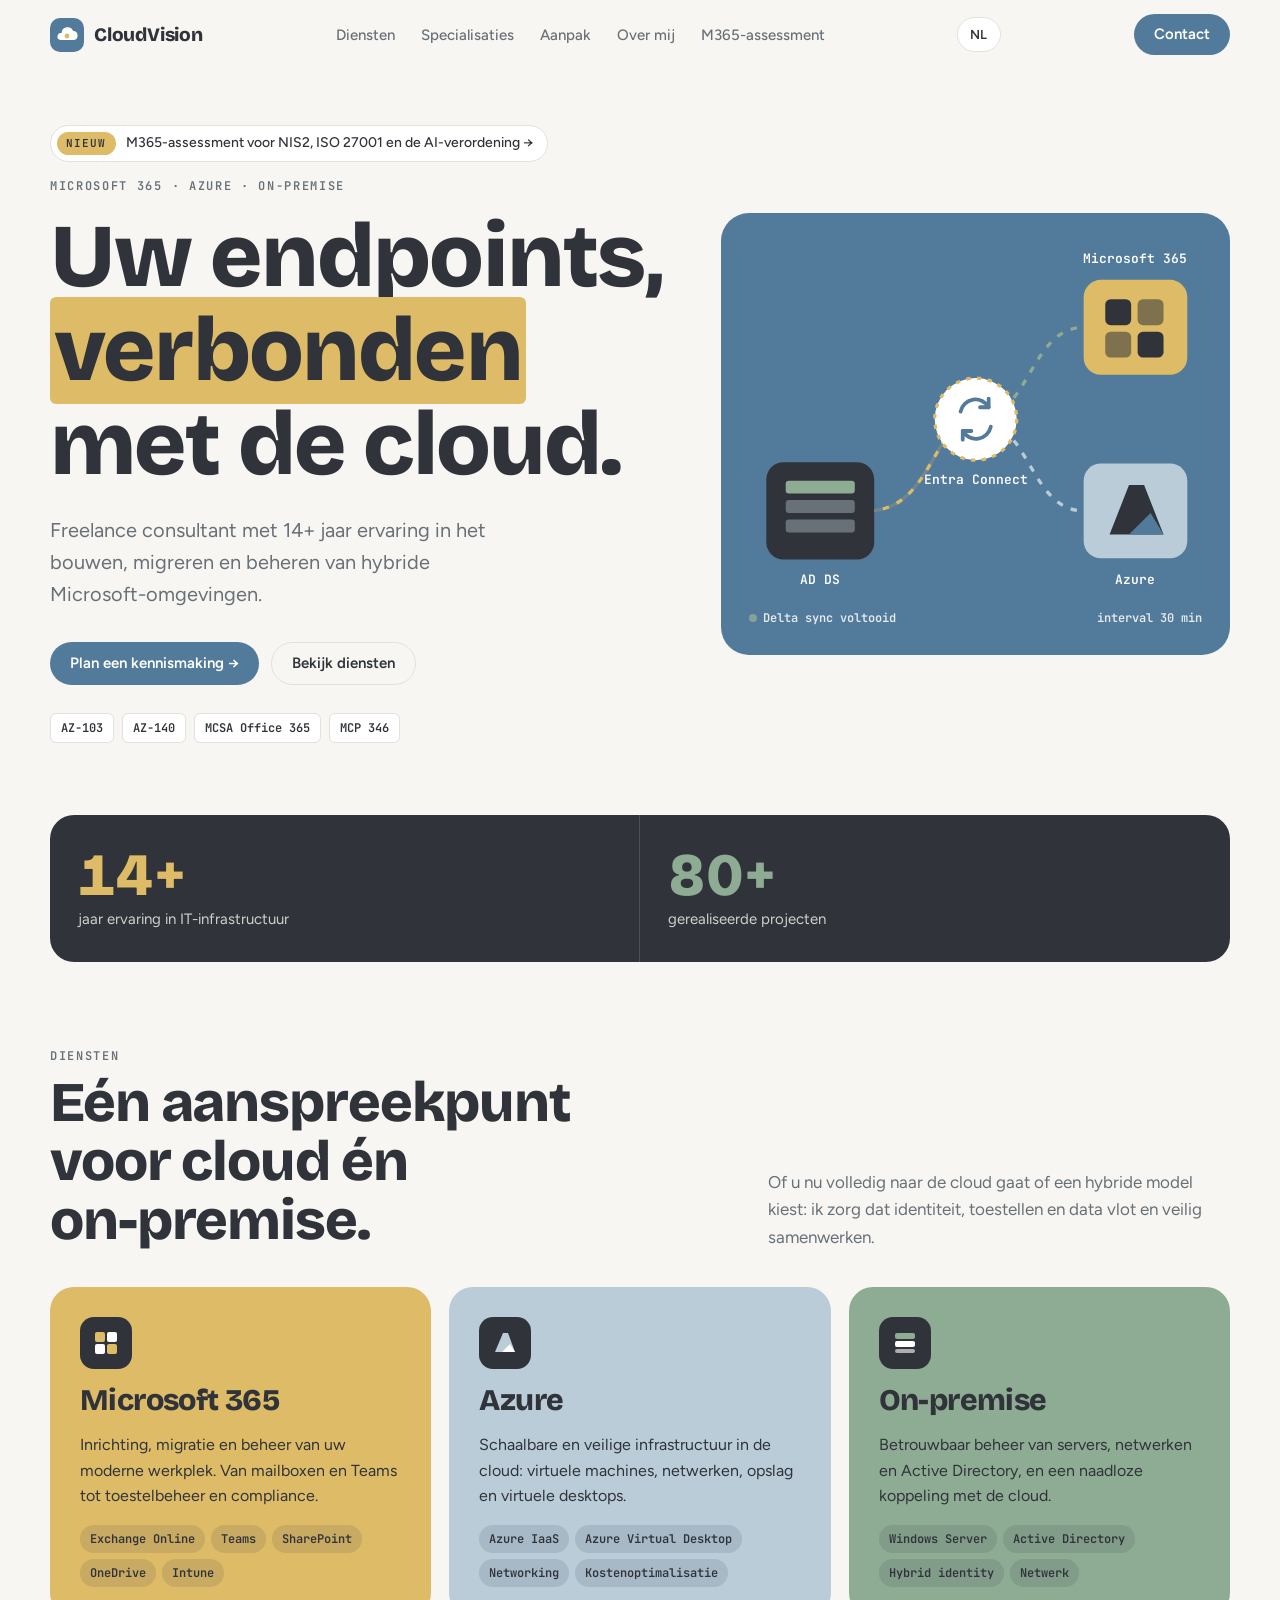
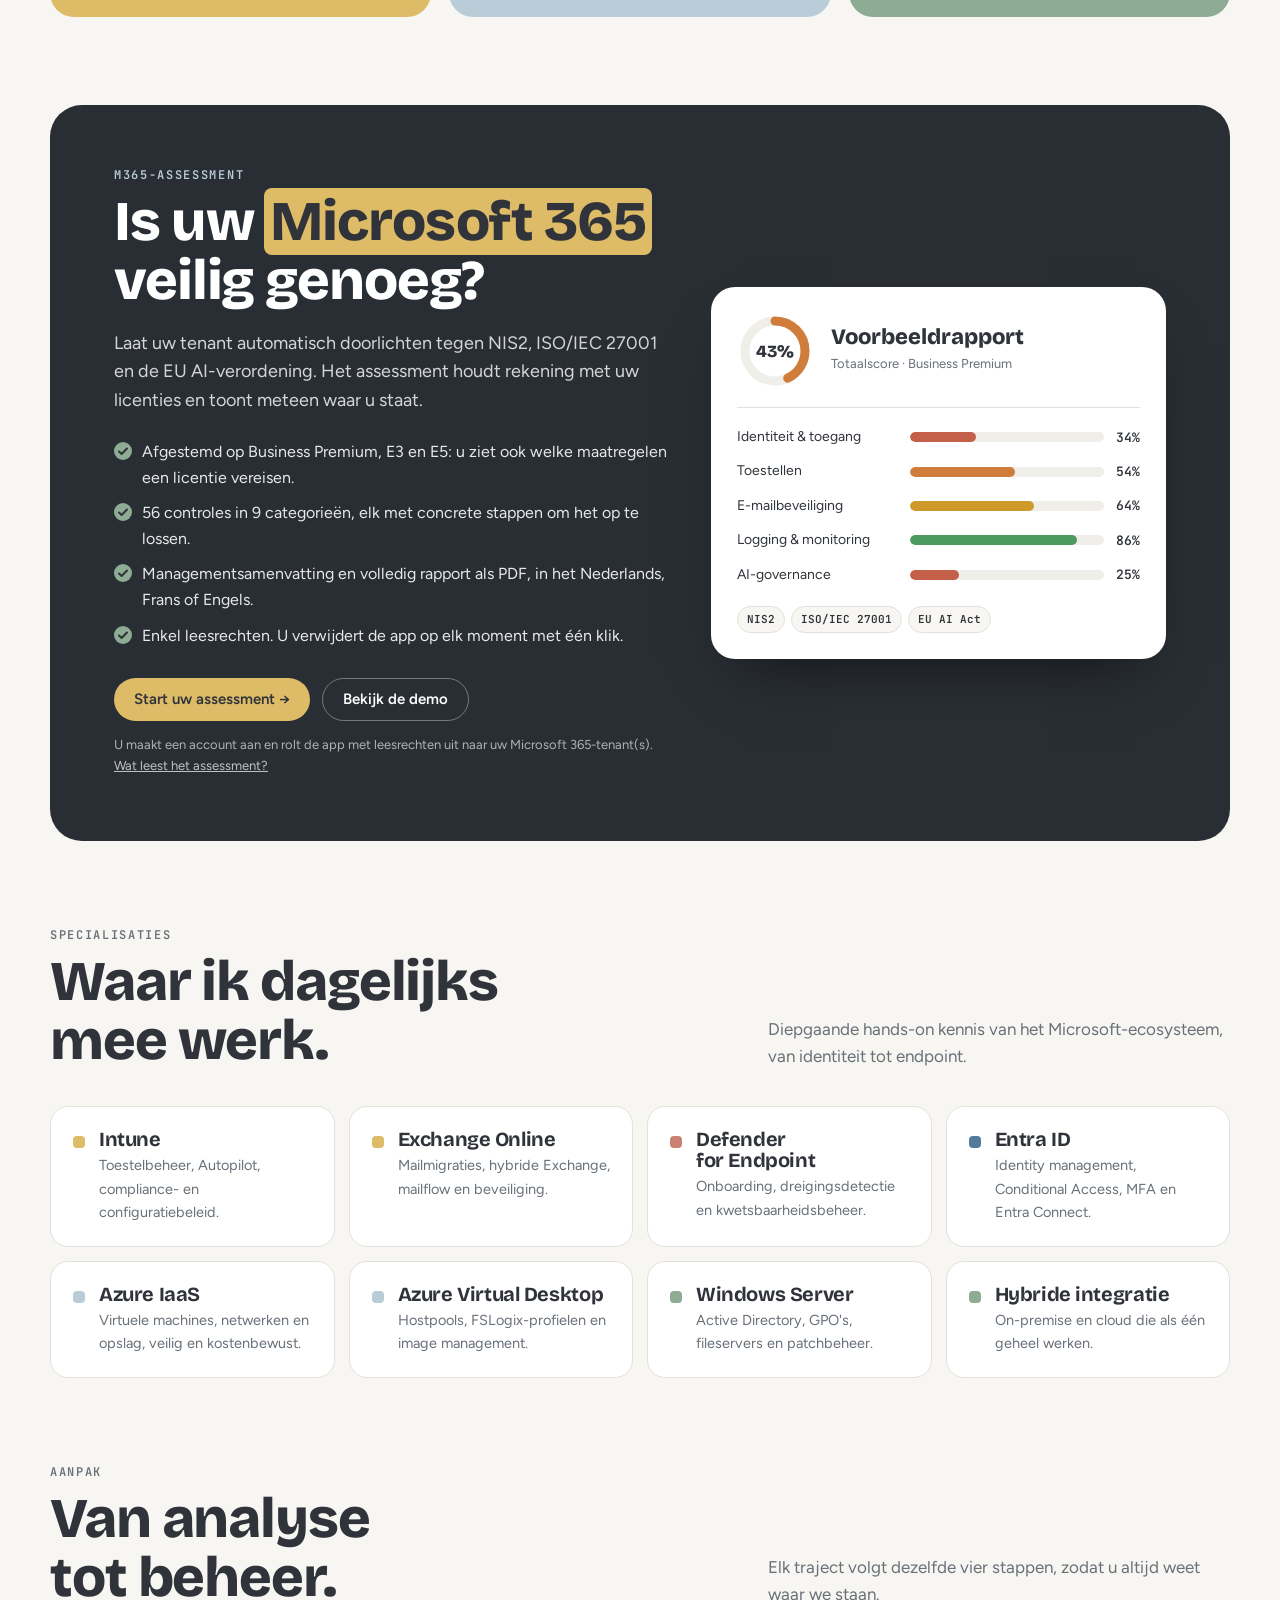
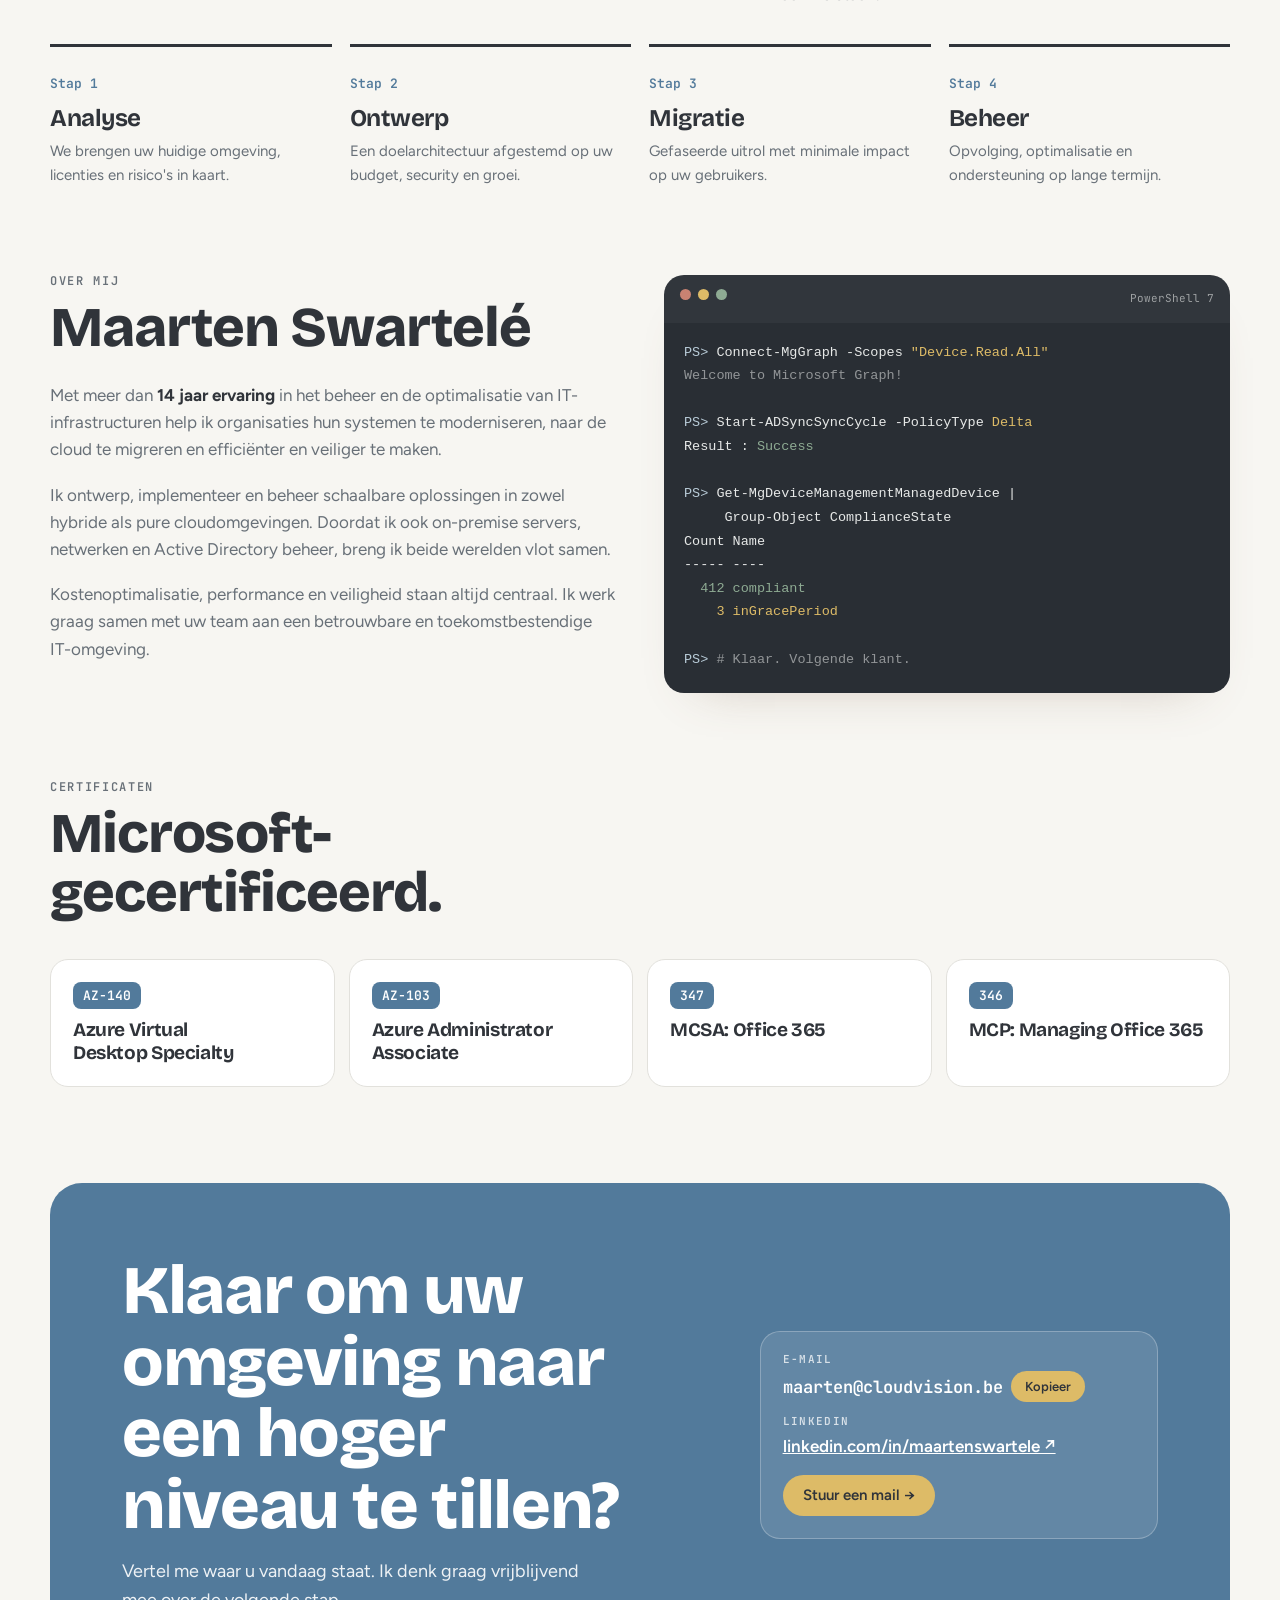
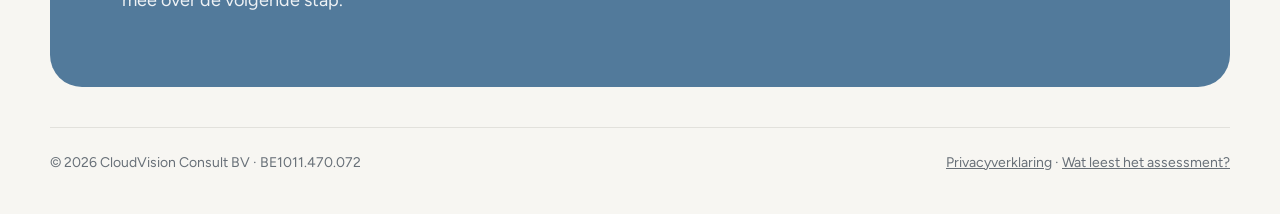
==== index.html @ bf6b895f "Privacy policy and permissions page (NL/FR/EN); self-hosted fonts - privacy.html: CloudVision Consul" ====
<!DOCTYPE html>
<html lang="nl">
<head>
<meta charset="utf-8">
<meta name="viewport" content="width=device-width, initial-scale=1, viewport-fit=cover">
<meta name="description" content="CloudVision: freelance consultant voor Microsoft 365, Azure en on-premise omgevingen. 14+ jaar ervaring.">
<title>CloudVision</title>
<link rel="stylesheet" href="/fonts/fonts.css">
<style>
body{margin:0}
:root{
  --ink:#0D1630; --ink-2:#3A4668; --paper:#F4F6FC; --card:#FFFFFF; --line:#DCE1F0;
  --cobalt:#2946FF; --cobalt-ink:#FFFFFF; --sun:#FFC93D; --mint:#2FD69A; --coral:#FF6647;
  --term:#0B1126; --term-ink:#CFE0FF;
  --display:"Bricolage Grotesque", "Segoe UI", system-ui, sans-serif;
  --body:"Figtree", "Segoe UI", system-ui, sans-serif;
  --mono:"JetBrains Mono", ui-monospace, Consolas, monospace;
}
@media (prefers-color-scheme: dark){
  :root:not([data-theme="light"]){
    color-scheme:dark;
    --ink:#EEF1FF; --ink-2:#A9B3D6; --paper:#0A0F22; --card:#121A36; --line:#243056;
    --cobalt:#4E66FF; --term:#050817;
  }
}
:root[data-theme="dark"]{
  color-scheme:dark;
  --ink:#EEF1FF; --ink-2:#A9B3D6; --paper:#0A0F22; --card:#121A36; --line:#243056;
  --cobalt:#4E66FF; --term:#050817;
}
*{box-sizing:border-box}
html{scroll-behavior:smooth}
body{background:var(--paper);color:var(--ink);font:400 17px/1.6 var(--body);padding-inline:clamp(16px,4vw,48px)}
.wrap{max-width:1180px;margin-inline:auto}
h1,h2,h3{font-family:var(--display);text-wrap:balance;margin:0;line-height:1.05;letter-spacing:-.02em}
p{margin:0}
a{color:inherit}
:focus-visible{outline:3px solid var(--sun);outline-offset:3px;border-radius:6px}
.eyebrow{font:600 12px/1 var(--mono);letter-spacing:.14em;text-transform:uppercase;color:var(--ink-2)}

/* nav */
nav{position:sticky;top:env(safe-area-inset-top,0px);z-index:10;display:flex;align-items:center;justify-content:space-between;gap:16px;padding-block:14px;background:color-mix(in srgb,var(--paper) 88%,transparent);backdrop-filter:blur(10px);margin-inline:calc(-1*clamp(16px,4vw,48px));padding-inline:clamp(16px,4vw,48px)}
.logo{display:flex;align-items:center;gap:10px;font:800 19px/1 var(--display);text-decoration:none;letter-spacing:-.01em}
.logo svg{flex:none}
.links{display:flex;gap:26px;font-weight:500;font-size:15px}
.links a{text-decoration:none;color:var(--ink-2)}
.links a:hover{color:var(--ink)}
.btn{display:inline-flex;align-items:center;gap:8px;font:600 15px/1 var(--body);padding:13px 20px;border-radius:999px;text-decoration:none;border:0;cursor:pointer;transition:transform .15s}
.btn:hover{transform:translateY(-2px)}
.btn-main{background:var(--cobalt);color:var(--cobalt-ink)}
.btn-sun{background:var(--sun);color:#0D1630}
.btn-ghost{border:1.5px solid var(--line);color:var(--ink);background:transparent}
@media (max-width:820px){.links{display:none}}
.language-picker select{appearance:none;background:var(--card);border:1px solid var(--line);border-radius:999px;color:var(--ink);font:600 13px/1 var(--body);padding:10px 12px;cursor:pointer}
.language-picker select:focus-visible{outline:3px solid var(--sun);outline-offset:3px}
.sr-only{position:absolute;width:1px;height:1px;padding:0;margin:-1px;overflow:hidden;clip:rect(0,0,0,0);white-space:nowrap;border:0}
@media (max-width:400px){nav{gap:8px}.logo{gap:7px;font-size:17px}.language-picker select{padding-inline:9px}nav>.btn{padding-inline:12px}}

/* hero */
.hero{display:grid;grid-template-columns:1.1fr .9fr;gap:48px;align-items:center;padding-block:56px 72px}
.hero h1{font-size:clamp(44px,7vw,92px);font-weight:800}
.hero h1 .hl{background:linear-gradient(transparent 62%,var(--sun) 62%,var(--sun) 92%,transparent 92%);padding-inline:4px}
[data-theme="dark"] .hero h1 .hl{color:#0D1630;background:var(--sun);border-radius:6px}
@media (prefers-color-scheme:dark){:root:not([data-theme="light"]) .hero h1 .hl{color:#0D1630;background:var(--sun);border-radius:6px}}
.hero .lede{font-size:20px;color:var(--ink-2);max-width:34ch;margin-top:22px}
.hero .cta{display:flex;flex-wrap:wrap;gap:12px;margin-top:32px}
.badges{display:flex;flex-wrap:wrap;gap:8px;margin-top:28px}
.badges span{font:600 12px/1 var(--mono);padding:8px 10px;border-radius:6px;background:var(--card);border:1px solid var(--line)}

/* hybrid map */
.map{position:relative;background:var(--cobalt);border-radius:28px;padding:28px;color:#fff;overflow:hidden}
.map svg{width:100%;height:auto;display:block}
.map .flow{stroke-dasharray:6 8;animation:flow 1.6s linear infinite}
@keyframes flow{to{stroke-dashoffset:-28}}
.map-cap{display:flex;justify-content:space-between;gap:12px;font:600 12px/1.3 var(--mono);opacity:.85;margin-top:14px}
.dot{display:inline-block;width:8px;height:8px;border-radius:50%;background:var(--mint);margin-right:6px;box-shadow:0 0 0 0 var(--mint);animation:pulse 2s infinite}
@keyframes pulse{0%{box-shadow:0 0 0 0 rgba(47,214,154,.7)}70%{box-shadow:0 0 0 10px rgba(47,214,154,0)}100%{box-shadow:0 0 0 0 rgba(47,214,154,0)}}

/* stats strip */
.stats{display:grid;grid-template-columns:repeat(2,1fr);gap:0;background:var(--ink);color:var(--paper);border-radius:24px;overflow:hidden}
.stat{padding:30px 28px;border-right:1px solid color-mix(in srgb,var(--paper) 14%,transparent)}
.stat:last-child{border-right:0}
.stat b{display:block;font:800 clamp(40px,5vw,60px)/1 var(--display);font-variant-numeric:tabular-nums}
.stat:nth-child(1) b{color:var(--sun)} .stat:nth-child(2) b{color:var(--mint)} .stat:nth-child(3) b{color:var(--coral)}
.stat span{font-size:15px;opacity:.8}

section{padding-block:88px 0}
.head{display:flex;justify-content:space-between;align-items:end;gap:24px;flex-wrap:wrap;margin-bottom:36px}
.head h2{font-size:clamp(34px,4.6vw,56px);font-weight:800;max-width:16ch;margin-top:12px}
.head p{max-width:42ch;color:var(--ink-2)}

/* pillars */
.pillars{display:grid;grid-template-columns:repeat(3,1fr);gap:18px}
.pillar{border-radius:24px;padding:30px;display:flex;flex-direction:column;gap:16px;color:#0D1630}
.pillar.m365{background:var(--sun)}
.pillar.azure{background:#7FD8FF}
.pillar.onprem{background:var(--mint)}
.pillar h3{font-size:30px;font-weight:800}
.pillar p{font-size:16px}
.pillar ul{list-style:none;padding:0;margin:auto 0 0;display:flex;flex-wrap:wrap;gap:6px}
.pillar li{font:600 12px/1 var(--mono);padding:8px 10px;border-radius:999px;background:rgba(13,22,48,.1)}
.pillar .ico{width:52px;height:52px;border-radius:14px;background:#0D1630;display:grid;place-items:center}

/* terminal + about */
.about{display:grid;grid-template-columns:1fr 1fr;gap:48px;align-items:start}
.about .text{display:flex;flex-direction:column;gap:18px;color:var(--ink-2);max-width:60ch}
.about .text strong{color:var(--ink)}
.term{background:var(--term);color:var(--term-ink);border-radius:20px;font:400 13.5px/1.75 var(--mono);overflow:hidden;box-shadow:0 30px 60px -30px rgba(41,70,255,.5)}
.term-bar{display:flex;gap:7px;padding:14px 16px;background:rgba(255,255,255,.04)}
.term-bar i{width:11px;height:11px;border-radius:50%;background:#FF6647}
.term-bar i:nth-child(2){background:#FFC93D}.term-bar i:nth-child(3){background:#2FD69A}
.term-bar em{margin-left:auto;font-style:normal;font-size:11px;opacity:.6}
.term pre{margin:0;padding:18px 20px 22px;overflow-x:auto;white-space:pre}
.term .p{color:#7FD8FF}.term .c{color:#FFC93D}.term .ok{color:#2FD69A}.term .d{opacity:.55}

/* specialisations */
.specs{display:grid;grid-template-columns:repeat(4,1fr);gap:14px}
.spec{background:var(--card);border:1px solid var(--line);border-radius:18px;padding:22px;display:flex;gap:14px;align-items:flex-start;transition:border-color .2s,transform .2s}
.spec:hover{border-color:var(--cobalt);transform:translateY(-3px)}
.spec .sw{flex:none;width:12px;height:12px;border-radius:4px;margin-top:7px}
.spec h3{font-size:20px;font-weight:700}
.spec p{font-size:14.5px;color:var(--ink-2);margin-top:4px}

/* process */
.steps{display:grid;grid-template-columns:repeat(4,1fr);gap:18px;counter-reset:s}
.step{position:relative;padding-top:22px;border-top:3px solid var(--ink)}
.step b{font:600 13px/1 var(--mono);color:var(--cobalt)}
.step h3{font-size:24px;font-weight:700;margin-top:10px}
.step p{font-size:15px;color:var(--ink-2);margin-top:8px}

/* certs */
.certs{display:grid;grid-template-columns:repeat(4,1fr);gap:14px}
.cert{border-radius:18px;padding:22px;background:var(--card);border:1px solid var(--line);display:flex;flex-direction:column;gap:10px}
.cert code{font:600 13px/1 var(--mono);align-self:flex-start;padding:7px 10px;border-radius:8px;background:var(--cobalt);color:#fff}
.cert h3{font-size:19px;font-weight:700;line-height:1.2}

/* contact */
.contact{margin-block:96px 40px;background:var(--cobalt);color:#fff;border-radius:32px;padding:clamp(28px,6vw,72px);display:grid;grid-template-columns:1.2fr .8fr;gap:40px;align-items:center;position:relative;overflow:hidden}
.contact h2{font-size:clamp(36px,5.4vw,68px);font-weight:800;max-width:14ch}
.contact p{font-size:18px;opacity:.9;margin-top:16px;max-width:40ch}
.contact .box{background:rgba(255,255,255,.1);border:1px solid rgba(255,255,255,.25);border-radius:20px;padding:22px;display:flex;flex-direction:column;gap:14px;position:relative}
.contact .row{display:flex;flex-direction:column;gap:6px}
.contact .row small{font:600 11px/1 var(--mono);letter-spacing:.12em;text-transform:uppercase;opacity:.75}
.contact .mail{display:flex;gap:8px;align-items:center;flex-wrap:wrap}
.contact .mail span{font:600 17px/1.3 var(--mono);word-break:break-all;user-select:all}
.copy{font:600 13px/1 var(--body);background:var(--sun);color:#0D1630;border:0;border-radius:999px;padding:9px 14px;cursor:pointer}
.contact a.li{font-weight:600;color:#fff}
.orb{position:absolute;border-radius:50%;pointer-events:none}
.orb.a{width:340px;height:340px;right:-120px;top:-140px;background:var(--coral);opacity:.55;filter:blur(10px)}
.orb.b{width:220px;height:220px;right:180px;bottom:-150px;background:var(--sun);opacity:.45;filter:blur(8px)}
footer{display:flex;justify-content:space-between;flex-wrap:wrap;gap:12px;padding-block:24px 40px;color:var(--ink-2);font-size:14px;border-top:1px solid var(--line)}

@media (max-width:900px){
  .hero,.about,.contact{grid-template-columns:1fr}
  .pillars{grid-template-columns:1fr}
  .steps,.certs,.specs{grid-template-columns:repeat(2,1fr)}
}
@media (max-width:560px){
  .stats{grid-template-columns:1fr}
  .stat{border-right:0;border-bottom:1px solid color-mix(in srgb,var(--paper) 14%,transparent)}
  .steps,.certs,.specs{grid-template-columns:1fr}
  .hero{padding-block:32px 48px}
  section{padding-block:64px 0}
}
@media (prefers-reduced-motion:reduce){*{animation:none!important;transition:none!important}html{scroll-behavior:auto}}
</style>
<style>
:root,:root[data-theme="dark"],:root:not([data-theme="light"]){
  color-scheme:light;
  --ink:#30343A; --ink-2:#687078; --paper:#F7F6F2; --card:#FFFFFF; --line:#E2E1DC;
  --cobalt:#527A9B; --cobalt-ink:#FFFFFF; --sun:#DDBB67; --mint:#8EAB93; --coral:#C98272;
  --term:#292E34; --term-ink:#E7E9E8;
  --sand:#B9CCD8;
}
.hero h1 .hl{background:linear-gradient(transparent 62%,var(--sun) 62%,var(--sun) 92%,transparent 92%)}
:root[data-theme="dark"] .hero h1 .hl,:root:not([data-theme="light"]) .hero h1 .hl{color:var(--ink);background:var(--sun);border-radius:6px}
.pillar{color:var(--ink)}
.pillar.azure{background:var(--sand)}
.pillar .ico{background:var(--ink)}
.term{box-shadow:0 24px 50px -34px rgba(121,86,63,.32)}
.term-bar i{background:var(--coral)}
.term-bar i:nth-child(2){background:var(--sun)}
.term-bar i:nth-child(3){background:var(--mint)}
.term .p{color:var(--sand)}
.term .c{color:var(--sun)}
.term .ok{color:var(--mint)}
.copy,.btn-sun{color:var(--ink)}
.spec .sw[style*="#7FD8FF"]{background:var(--sand)!important}
.orb{display:none}
svg [fill="#0D1630"]{fill:var(--ink)!important}
svg [fill="#2946FF"]{fill:var(--cobalt)!important}
svg [fill="#FFC93D"]{fill:var(--sun)!important}
svg [fill="#2FD69A"]{fill:var(--mint)!important}
svg [fill="#FF6647"]{fill:var(--coral)!important}
svg [fill="#7FD8FF"]{fill:var(--sand)!important}
svg [fill="#3A4F9A"]{fill:var(--ink-2)!important}
svg [stroke="#2946FF"]{stroke:var(--cobalt)!important}
svg [stroke="#FFC93D"]{stroke:var(--sun)!important}
svg [stroke="#2FD69A"]{stroke:var(--mint)!important}
svg [stroke="#7FD8FF"]{stroke:var(--sand)!important}
</style>
<style>
/* M365 assessment */
.news{display:inline-flex;align-items:center;gap:10px;margin-bottom:18px;padding:6px 14px 6px 6px;border-radius:999px;background:var(--card);border:1px solid var(--line);font-size:14px;font-weight:500;text-decoration:none;color:var(--ink)}
.news b{font:600 11px/1 var(--mono);letter-spacing:.1em;text-transform:uppercase;background:var(--sun);color:var(--ink);padding:6px 9px;border-radius:999px}
.news:hover{border-color:var(--cobalt)}
.assess{display:grid;grid-template-columns:1.1fr .9fr;gap:40px;align-items:center;background:var(--term);color:var(--term-ink);border-radius:32px;padding:clamp(28px,5vw,64px)}
.assess .eyebrow{color:var(--sand)}
.assess h2{font-size:clamp(34px,4.6vw,56px);font-weight:800;margin-top:12px;color:#fff;max-width:15ch}
.assess h2 .hl{background:var(--sun);color:var(--ink);border-radius:8px;padding-inline:6px;white-space:nowrap}
.assess .intro{font-size:18px;margin-top:18px;max-width:46ch;opacity:.9}
.assess ul{list-style:none;padding:0;margin:24px 0 0;display:grid;gap:10px;font-size:16px}
.assess li{display:flex;gap:10px;align-items:flex-start}
.assess li::before{content:"";flex:none;width:18px;height:18px;margin-top:3px;border-radius:50%;background:var(--mint) url("data:image/svg+xml,%3Csvg xmlns='http://www.w3.org/2000/svg' viewBox='0 0 18 18'%3E%3Cpath d='M5 9.5l2.6 2.5L13 6.5' fill='none' stroke='%2330343A' stroke-width='2' stroke-linecap='round' stroke-linejoin='round'/%3E%3C/svg%3E") center/18px no-repeat}
.assess .cta{display:flex;flex-wrap:wrap;gap:12px;margin-top:30px}
.assess .btn-ghost{color:#fff;border-color:rgba(255,255,255,.35)}
.assess .note{font-size:13px;opacity:.7;margin-top:14px}
.preview{background:var(--card);color:var(--ink);border-radius:24px;padding:26px;box-shadow:0 30px 60px -30px rgba(0,0,0,.6)}
.preview .top{display:flex;align-items:center;gap:18px;padding-bottom:18px;border-bottom:1px solid var(--line)}
.preview .top strong{display:block;font:800 22px/1.1 var(--display)}
.preview .top span{font-size:13px;color:var(--ink-2)}
.preview .bars{display:grid;gap:12px;margin-top:18px;font-size:14px}
.preview .bar{display:grid;grid-template-columns:1fr 1.2fr auto;gap:12px;align-items:center}
.preview .track{height:10px;border-radius:99px;background:#EFEEE9;overflow:hidden}
.preview .track i{display:block;height:100%;border-radius:99px}
.preview .bar b{font:600 13px/1 var(--mono)}
.preview .tags{display:flex;flex-wrap:wrap;gap:6px;margin-top:20px}
.preview .tags span{font:600 11px/1 var(--mono);padding:7px 9px;border-radius:999px;background:var(--paper);border:1px solid var(--line)}
@media (max-width:900px){.assess{grid-template-columns:1fr}}
</style>
</head>
<body>
<div class="wrap">
<nav>
  <a class="logo" href="#top" aria-label="CloudVision">
    <svg width="34" height="34" viewBox="0 0 34 34" aria-hidden="true"><rect width="34" height="34" rx="10" fill="var(--cobalt)"/><path d="M10 22h14a4.5 4.5 0 0 0-.8-8.9A6 6 0 0 0 11.6 15 3.6 3.6 0 0 0 10 22Z" fill="#fff"/><circle cx="17" cy="18" r="2.4" fill="var(--sun)"/></svg>
    CloudVision
  </a>
  <div class="links">
    <a href="#diensten">Diensten</a>
    <a href="#specialisaties">Specialisaties</a>
    <a href="#aanpak">Aanpak</a>
    <a href="#over">Over mij</a>
    <a href="#assessment">M365-assessment</a>
  </div>
  <label class="language-picker"><span id="language-label" class="sr-only">Taal</span><select id="language-select" aria-labelledby="language-label"><option value="nl" selected>NL</option><option value="fr">FR</option><option value="en">EN</option></select></label>
  <a class="btn btn-main" href="#contact">Contact</a>
</nav>

<header class="hero" id="top">
  <div>
    <a class="news" href="#assessment"><b>Nieuw</b> M365-assessment voor NIS2, ISO 27001 en de AI-verordening →</a>
    <p class="eyebrow">Microsoft 365 · Azure · On-premise</p>
    <h1 style="margin-top:18px">Uw endpoints, <span class="hl">verbonden</span> met de cloud.</h1>
    <p class="lede">Freelance consultant met 14+ jaar ervaring in het bouwen, migreren en beheren van hybride Microsoft-omgevingen.</p>
    <div class="cta">
      <a class="btn btn-main" href="#contact">Plan een kennismaking →</a>
      <a class="btn btn-ghost" href="#diensten">Bekijk diensten</a>
    </div>
    <div class="badges" aria-label="Certificaties">
      <span>AZ-103</span><span>AZ-140</span><span>MCSA Office 365</span><span>MCP 346</span>
    </div>
  </div>

  <div class="map" aria-label="Schema van een hybride omgeving: on-premise Active Directory gesynchroniseerd via Entra Connect naar Microsoft 365 en Azure">
    <svg viewBox="0 0 420 330" role="img">
      <title>Hybride omgeving</title>
      <!-- links -->
      <path class="flow" d="M110 250 C 170 250, 170 165, 210 165" fill="none" stroke="#FFC93D" stroke-width="3"/>
      <path d="M110 250 C 170 250, 170 165, 210 165" fill="none" stroke="#FFC93D" stroke-width="3" opacity=".2"/>
      <path class="flow" d="M210 165 C 260 165, 260 80, 310 80" fill="none" stroke="#2FD69A" stroke-width="3"/>
      <path class="flow" d="M210 165 C 260 165, 260 250, 310 250" fill="none" stroke="#7FD8FF" stroke-width="3"/>
      <!-- on-prem -->
      <g>
        <rect x="16" y="205" width="100" height="90" rx="16" fill="#0D1630"/>
        <rect x="34" y="222" width="64" height="12" rx="3" fill="#2FD69A"/>
        <rect x="34" y="240" width="64" height="12" rx="3" fill="#3A4F9A"/>
        <rect x="34" y="258" width="64" height="12" rx="3" fill="#3A4F9A"/>
        <text x="66" y="318" text-anchor="middle" fill="#fff" font-family="JetBrains Mono, monospace" font-size="12" font-weight="600">AD DS</text>
      </g>
      <!-- entra connect -->
      <g>
        <circle cx="210" cy="165" r="38" fill="#fff"/>
        <circle cx="210" cy="165" r="38" fill="none" stroke="#FFC93D" stroke-width="3" stroke-dasharray="4 6"/>
        <path d="M196 158a14 14 0 0 1 26-4m2 18a14 14 0 0 1-26 4" fill="none" stroke="#2946FF" stroke-width="3.5" stroke-linecap="round"/>
        <path d="M222 146v8h-8M198 184v-8h8" fill="none" stroke="#2946FF" stroke-width="3.5" stroke-linecap="round" stroke-linejoin="round"/>
        <text x="210" y="225" text-anchor="middle" fill="#fff" font-family="JetBrains Mono, monospace" font-size="12" font-weight="600">Entra Connect</text>
      </g>
      <!-- m365 -->
      <g>
        <rect x="310" y="36" width="96" height="88" rx="16" fill="#FFC93D"/>
        <rect x="330" y="54" width="24" height="24" rx="5" fill="#0D1630"/>
        <rect x="360" y="54" width="24" height="24" rx="5" fill="#0D1630" opacity=".55"/>
        <rect x="330" y="84" width="24" height="24" rx="5" fill="#0D1630" opacity=".55"/>
        <rect x="360" y="84" width="24" height="24" rx="5" fill="#0D1630"/>
        <text x="358" y="20" text-anchor="middle" fill="#fff" font-family="JetBrains Mono, monospace" font-size="12" font-weight="600">Microsoft 365</text>
      </g>
      <!-- azure -->
      <g>
        <rect x="310" y="206" width="96" height="88" rx="16" fill="#7FD8FF"/>
        <path d="M334 272 L352 226 L366 226 L384 272 Z" fill="#0D1630"/>
        <path d="M352 272 L372 252 L384 272 Z" fill="#2946FF"/>
        <text x="358" y="318" text-anchor="middle" fill="#fff" font-family="JetBrains Mono, monospace" font-size="12" font-weight="600">Azure</text>
      </g>
    </svg>
    <div class="map-cap"><span><i class="dot"></i>Delta sync voltooid</span><span>interval 30 min</span></div>
  </div>
</header>

<div class="stats" role="list">
  <div class="stat" role="listitem"><b>14+</b><span>jaar ervaring in IT-infrastructuur</span></div>
  <div class="stat" role="listitem"><b>80+</b><span>gerealiseerde projecten</span></div>
</div>

<section id="diensten">
  <div class="head">
    <div><p class="eyebrow">Diensten</p><h2>Eén aanspreekpunt voor cloud én on-premise.</h2></div>
    <p>Of u nu volledig naar de cloud gaat of een hybride model kiest: ik zorg dat identiteit, toestellen en data vlot en veilig samenwerken.</p>
  </div>
  <div class="pillars">
    <article class="pillar m365">
      <div class="ico"><svg width="26" height="26" viewBox="0 0 26 26" aria-hidden="true"><rect x="2" y="2" width="10" height="10" rx="2" fill="#FFC93D"/><rect x="14" y="2" width="10" height="10" rx="2" fill="#fff"/><rect x="2" y="14" width="10" height="10" rx="2" fill="#fff"/><rect x="14" y="14" width="10" height="10" rx="2" fill="#FFC93D"/></svg></div>
      <h3>Microsoft 365</h3>
      <p>Inrichting, migratie en beheer van uw moderne werkplek. Van mailboxen en Teams tot toestelbeheer en compliance.</p>
      <ul><li>Exchange Online</li><li>Teams</li><li>SharePoint</li><li>OneDrive</li><li>Intune</li></ul>
    </article>
    <article class="pillar azure">
      <div class="ico"><svg width="26" height="26" viewBox="0 0 26 26" aria-hidden="true"><path d="M3 22 L11 3 L16 3 L23 22 Z" fill="#7FD8FF"/><path d="M10 22 L18 14 L23 22 Z" fill="#fff"/></svg></div>
      <h3>Azure</h3>
      <p>Schaalbare en veilige infrastructuur in de cloud: virtuele machines, netwerken, opslag en virtuele desktops.</p>
      <ul><li>Azure IaaS</li><li>Azure Virtual Desktop</li><li>Networking</li><li>Kostenoptimalisatie</li></ul>
    </article>
    <article class="pillar onprem">
      <div class="ico"><svg width="26" height="26" viewBox="0 0 26 26" aria-hidden="true"><rect x="3" y="3" width="20" height="6" rx="2" fill="#2FD69A"/><rect x="3" y="11" width="20" height="6" rx="2" fill="#fff"/><rect x="3" y="19" width="20" height="4" rx="2" fill="#fff" opacity=".6"/></svg></div>
      <h3>On-premise</h3>
      <p>Betrouwbaar beheer van servers, netwerken en Active Directory, en een naadloze koppeling met de cloud.</p>
      <ul><li>Windows Server</li><li>Active Directory</li><li>Hybrid identity</li><li>Netwerk</li></ul>
    </article>
  </div>
</section>

<section id="assessment">
  <div class="assess">
    <div>
      <p class="eyebrow">M365-assessment</p>
      <h2>Is uw <span class="hl">Microsoft 365</span> veilig genoeg?</h2>
      <p class="intro">Laat uw tenant automatisch doorlichten tegen NIS2, ISO/IEC 27001 en de EU AI-verordening. Het assessment houdt rekening met uw licenties en toont meteen waar u staat.</p>
      <ul>
        <li>Afgestemd op Business Premium, E3 en E5: u ziet ook welke maatregelen een licentie vereisen.</li>
        <li>56 controles in 9 categorieën, elk met concrete stappen om het op te lossen.</li>
        <li>Managementsamenvatting en volledig rapport als PDF, in het Nederlands, Frans of Engels.</li>
        <li>Enkel leesrechten. U verwijdert de app op elk moment met één klik.</li>
      </ul>
      <div class="cta">
        <a class="btn btn-sun" href="https://m365assessment.cloudvision.be/signup" data-app-link>Start uw assessment →</a>
        <a class="btn btn-ghost" href="https://m365assessment.cloudvision.be/demo" data-app-link>Bekijk de demo</a>
      </div>
      <p class="note">U maakt een account aan en rolt de app met leesrechten uit naar uw Microsoft 365-tenant(s). <a href="/permissions.html" data-app-link style="color:#fff">Wat leest het assessment?</a></p>
    </div>
    <div class="preview" aria-label="Voorbeeld van een assessmentrapport">
      <div class="top">
        <svg width="76" height="76" viewBox="0 0 76 76" aria-hidden="true"><circle cx="38" cy="38" r="30" fill="none" stroke="#EFEEE9" stroke-width="9"/><circle cx="38" cy="38" r="30" fill="none" stroke="#D07C3A" stroke-width="9" stroke-linecap="round" stroke-dasharray="81 189" transform="rotate(-90 38 38)"/><text x="38" y="44" text-anchor="middle" font-family="Bricolage Grotesque, sans-serif" font-weight="800" font-size="17" fill="#30343A">43%</text></svg>
        <div><strong>Voorbeeldrapport</strong><span>Totaalscore · Business Premium</span></div>
      </div>
      <div class="bars">
        <div class="bar"><span>Identiteit &amp; toegang</span><span class="track"><i style="width:34%;background:#C4604A"></i></span><b>34%</b></div>
        <div class="bar"><span>Toestellen</span><span class="track"><i style="width:54%;background:#D07C3A"></i></span><b>54%</b></div>
        <div class="bar"><span>E-mailbeveiliging</span><span class="track"><i style="width:64%;background:#CF9A2A"></i></span><b>64%</b></div>
        <div class="bar"><span>Logging &amp; monitoring</span><span class="track"><i style="width:86%;background:#4C9A60"></i></span><b>86%</b></div>
        <div class="bar"><span>AI-governance</span><span class="track"><i style="width:25%;background:#C4604A"></i></span><b>25%</b></div>
      </div>
      <div class="tags"><span>NIS2</span><span>ISO/IEC 27001</span><span>EU AI Act</span></div>
    </div>
  </div>
</section>

<section id="specialisaties">
  <div class="head">
    <div><p class="eyebrow">Specialisaties</p><h2>Waar ik dagelijks mee werk.</h2></div>
    <p>Diepgaande hands-on kennis van het Microsoft-ecosysteem, van identiteit tot endpoint.</p>
  </div>
  <div class="specs">
    <div class="spec"><i class="sw" style="background:var(--sun)"></i><div><h3>Intune</h3><p>Toestelbeheer, Autopilot, compliance- en configuratiebeleid.</p></div></div>
    <div class="spec"><i class="sw" style="background:var(--sun)"></i><div><h3>Exchange Online</h3><p>Mailmigraties, hybride Exchange, mailflow en beveiliging.</p></div></div>
    <div class="spec"><i class="sw" style="background:var(--coral)"></i><div><h3>Defender for Endpoint</h3><p>Onboarding, dreigingsdetectie en kwetsbaarheidsbeheer.</p></div></div>
    <div class="spec"><i class="sw" style="background:var(--cobalt)"></i><div><h3>Entra ID</h3><p>Identity management, Conditional Access, MFA en Entra Connect.</p></div></div>
    <div class="spec"><i class="sw" style="background:#7FD8FF"></i><div><h3>Azure IaaS</h3><p>Virtuele machines, netwerken en opslag, veilig en kostenbewust.</p></div></div>
    <div class="spec"><i class="sw" style="background:#7FD8FF"></i><div><h3>Azure Virtual Desktop</h3><p>Hostpools, FSLogix-profielen en image management.</p></div></div>
    <div class="spec"><i class="sw" style="background:var(--mint)"></i><div><h3>Windows Server</h3><p>Active Directory, GPO's, fileservers en patchbeheer.</p></div></div>
    <div class="spec"><i class="sw" style="background:var(--mint)"></i><div><h3>Hybride integratie</h3><p>On-premise en cloud die als één geheel werken.</p></div></div>
  </div>
</section>

<section id="aanpak">
  <div class="head">
    <div><p class="eyebrow">Aanpak</p><h2>Van analyse tot beheer.</h2></div>
    <p>Elk traject volgt dezelfde vier stappen, zodat u altijd weet waar we staan.</p>
  </div>
  <div class="steps">
    <div class="step"><b>Stap 1</b><h3>Analyse</h3><p>We brengen uw huidige omgeving, licenties en risico's in kaart.</p></div>
    <div class="step"><b>Stap 2</b><h3>Ontwerp</h3><p>Een doelarchitectuur afgestemd op uw budget, security en groei.</p></div>
    <div class="step"><b>Stap 3</b><h3>Migratie</h3><p>Gefaseerde uitrol met minimale impact op uw gebruikers.</p></div>
    <div class="step"><b>Stap 4</b><h3>Beheer</h3><p>Opvolging, optimalisatie en ondersteuning op lange termijn.</p></div>
  </div>
</section>

<section id="over">
  <div class="about">
    <div>
      <p class="eyebrow">Over mij</p>
      <h2 style="font-size:clamp(34px,4.6vw,56px);font-weight:800;margin-block:12px 24px;max-width:14ch">Maarten Swartelé</h2>
      <div class="text">
        <p>Met meer dan <strong>14 jaar ervaring</strong> in het beheer en de optimalisatie van IT-infrastructuren help ik organisaties hun systemen te moderniseren, naar de cloud te migreren en efficiënter en veiliger te maken.</p>
        <p>Ik ontwerp, implementeer en beheer schaalbare oplossingen in zowel hybride als pure cloudomgevingen. Doordat ik ook on-premise servers, netwerken en Active Directory beheer, breng ik beide werelden vlot samen.</p>
        <p>Kostenoptimalisatie, performance en veiligheid staan altijd centraal. Ik werk graag samen met uw team aan een betrouwbare en toekomstbestendige IT-omgeving.</p>
      </div>
    </div>
    <div class="term" aria-label="Voorbeeld van een PowerShell-sessie">
      <div class="term-bar"><i></i><i></i><i></i><em>PowerShell 7</em></div>
<pre><span class="p">PS&gt;</span> Connect-MgGraph -Scopes <span class="c">"Device.Read.All"</span>
<span class="d">Welcome to Microsoft Graph!</span>

<span class="p">PS&gt;</span> Start-ADSyncSyncCycle -PolicyType <span class="c">Delta</span>
Result : <span class="ok">Success</span>

<span class="p">PS&gt;</span> Get-MgDeviceManagementManagedDevice |
     Group-Object ComplianceState
Count Name
----- ----
  <span class="ok">412 compliant</span>
    <span class="c">3 inGracePeriod</span>

<span class="p">PS&gt;</span> <span class="d"># Klaar. Volgende klant.</span></pre>
    </div>
  </div>
</section>

<section id="certificaten">
  <div class="head">
    <div><p class="eyebrow">Certificaten</p><h2>Microsoft-gecertificeerd.</h2></div>
  </div>
  <div class="certs">
    <div class="cert"><code>AZ-140</code><h3>Azure Virtual Desktop Specialty</h3></div>
    <div class="cert"><code>AZ-103</code><h3>Azure Administrator Associate</h3></div>
    <div class="cert"><code>347</code><h3>MCSA: Office 365</h3></div>
    <div class="cert"><code>346</code><h3>MCP: Managing Office 365</h3></div>
  </div>
</section>

<section class="contact" id="contact">
  <i class="orb a"></i><i class="orb b"></i>
  <div style="position:relative">
    <h2>Klaar om uw omgeving naar een hoger niveau te tillen?</h2>
    <p>Vertel me waar u vandaag staat. Ik denk graag vrijblijvend mee over de volgende stap.</p>
  </div>
  <div class="box">
    <div class="row">
      <small>E-mail</small>
      <div class="mail"><span id="mail">maarten@cloudvision.be</span><button class="copy" id="copy" type="button">Kopieer</button></div>
    </div>
    <div class="row">
      <small>LinkedIn</small>
      <a class="li" href="https://www.linkedin.com/in/maartenswartele/" target="_blank" rel="noopener">linkedin.com/in/maartenswartele ↗</a>
    </div>
    <a class="btn btn-sun" href="mailto:maarten@cloudvision.be" style="align-self:flex-start">Stuur een mail →</a>
  </div>
</section>

<footer>
  <span>© 2026 CloudVision Consult BV · BE1011.470.072</span>
  <span><a href="/privacy.html" data-app-link>Privacyverklaring</a> · <a href="/permissions.html" data-app-link>Wat leest het assessment?</a></span>
</footer>
</div>

<script src="translations.js"></script>
<script>
// Open the assessment app in the language chosen on the site
const appLinks = document.querySelectorAll("[data-app-link]");
function syncAppLinks() {
  appLinks.forEach((link) => {
    const url = new URL(link.href);
    url.searchParams.set("lang", languageSelect.value);
    link.href = url.toString();
  });
}
languageSelect.addEventListener("change", syncAppLinks);
syncAppLinks();
</script>
</body>
</html>
---- fonts/fonts.css ----
/* Bundled from Google Fonts (SIL Open Font License 1.1) */
@font-face { font-family: 'Bricolage Grotesque'; font-weight: 500; font-style: normal; font-display: swap;
  src: url('/fonts/BricolageGrotesque-500.ttf') format('truetype'); }
@font-face { font-family: 'Bricolage Grotesque'; font-weight: 700; font-style: normal; font-display: swap;
  src: url('/fonts/BricolageGrotesque-700.ttf') format('truetype'); }
@font-face { font-family: 'Bricolage Grotesque'; font-weight: 800; font-style: normal; font-display: swap;
  src: url('/fonts/BricolageGrotesque-800.ttf') format('truetype'); }
@font-face { font-family: 'Figtree'; font-weight: 400; font-style: normal; font-display: swap;
  src: url('/fonts/Figtree-400.ttf') format('truetype'); }
@font-face { font-family: 'Figtree'; font-weight: 500; font-style: normal; font-display: swap;
  src: url('/fonts/Figtree-500.ttf') format('truetype'); }
@font-face { font-family: 'Figtree'; font-weight: 600; font-style: normal; font-display: swap;
  src: url('/fonts/Figtree-600.ttf') format('truetype'); }
@font-face { font-family: 'Figtree'; font-weight: 700; font-style: normal; font-display: swap;
  src: url('/fonts/Figtree-700.ttf') format('truetype'); }
@font-face { font-family: 'JetBrains Mono'; font-weight: 400; font-style: normal; font-display: swap;
  src: url('/fonts/JetBrainsMono-400.ttf') format('truetype'); }
@font-face { font-family: 'JetBrains Mono'; font-weight: 600; font-style: normal; font-display: swap;
  src: url('/fonts/JetBrainsMono-600.ttf') format('truetype'); }
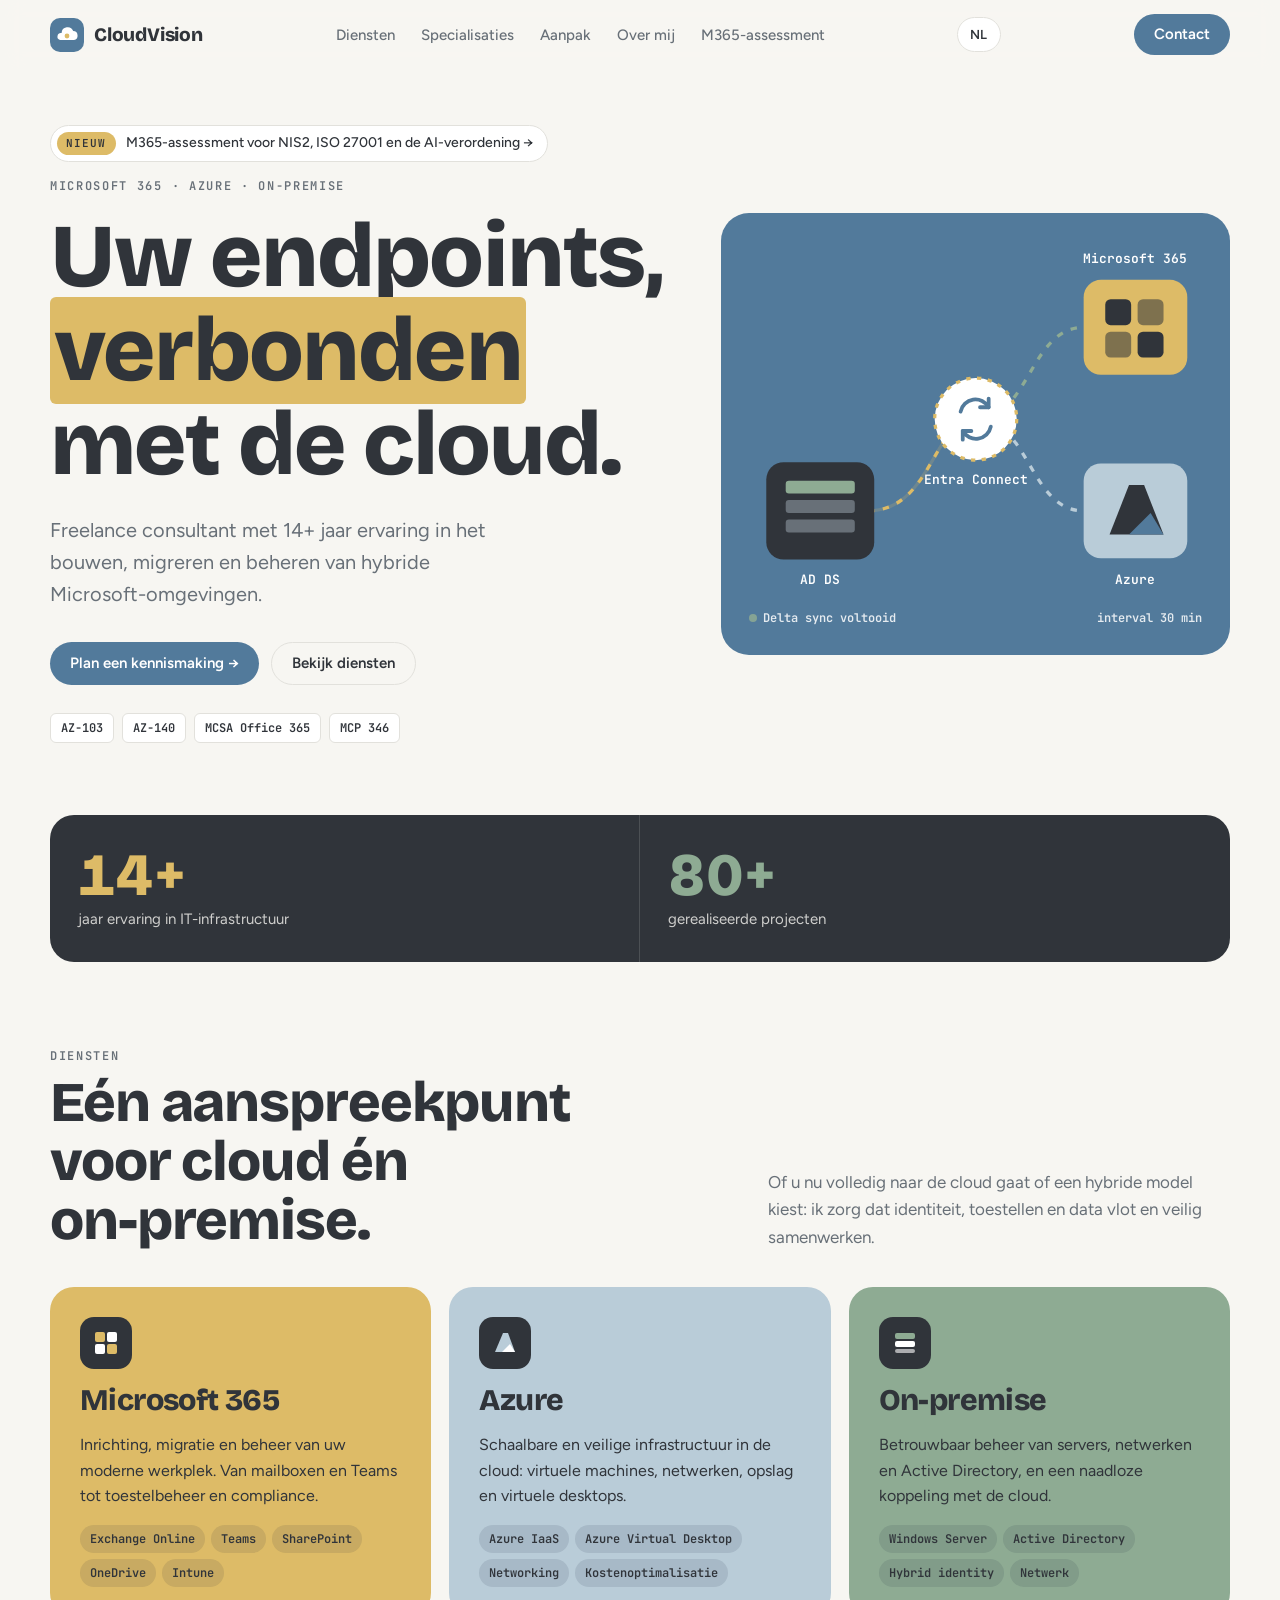
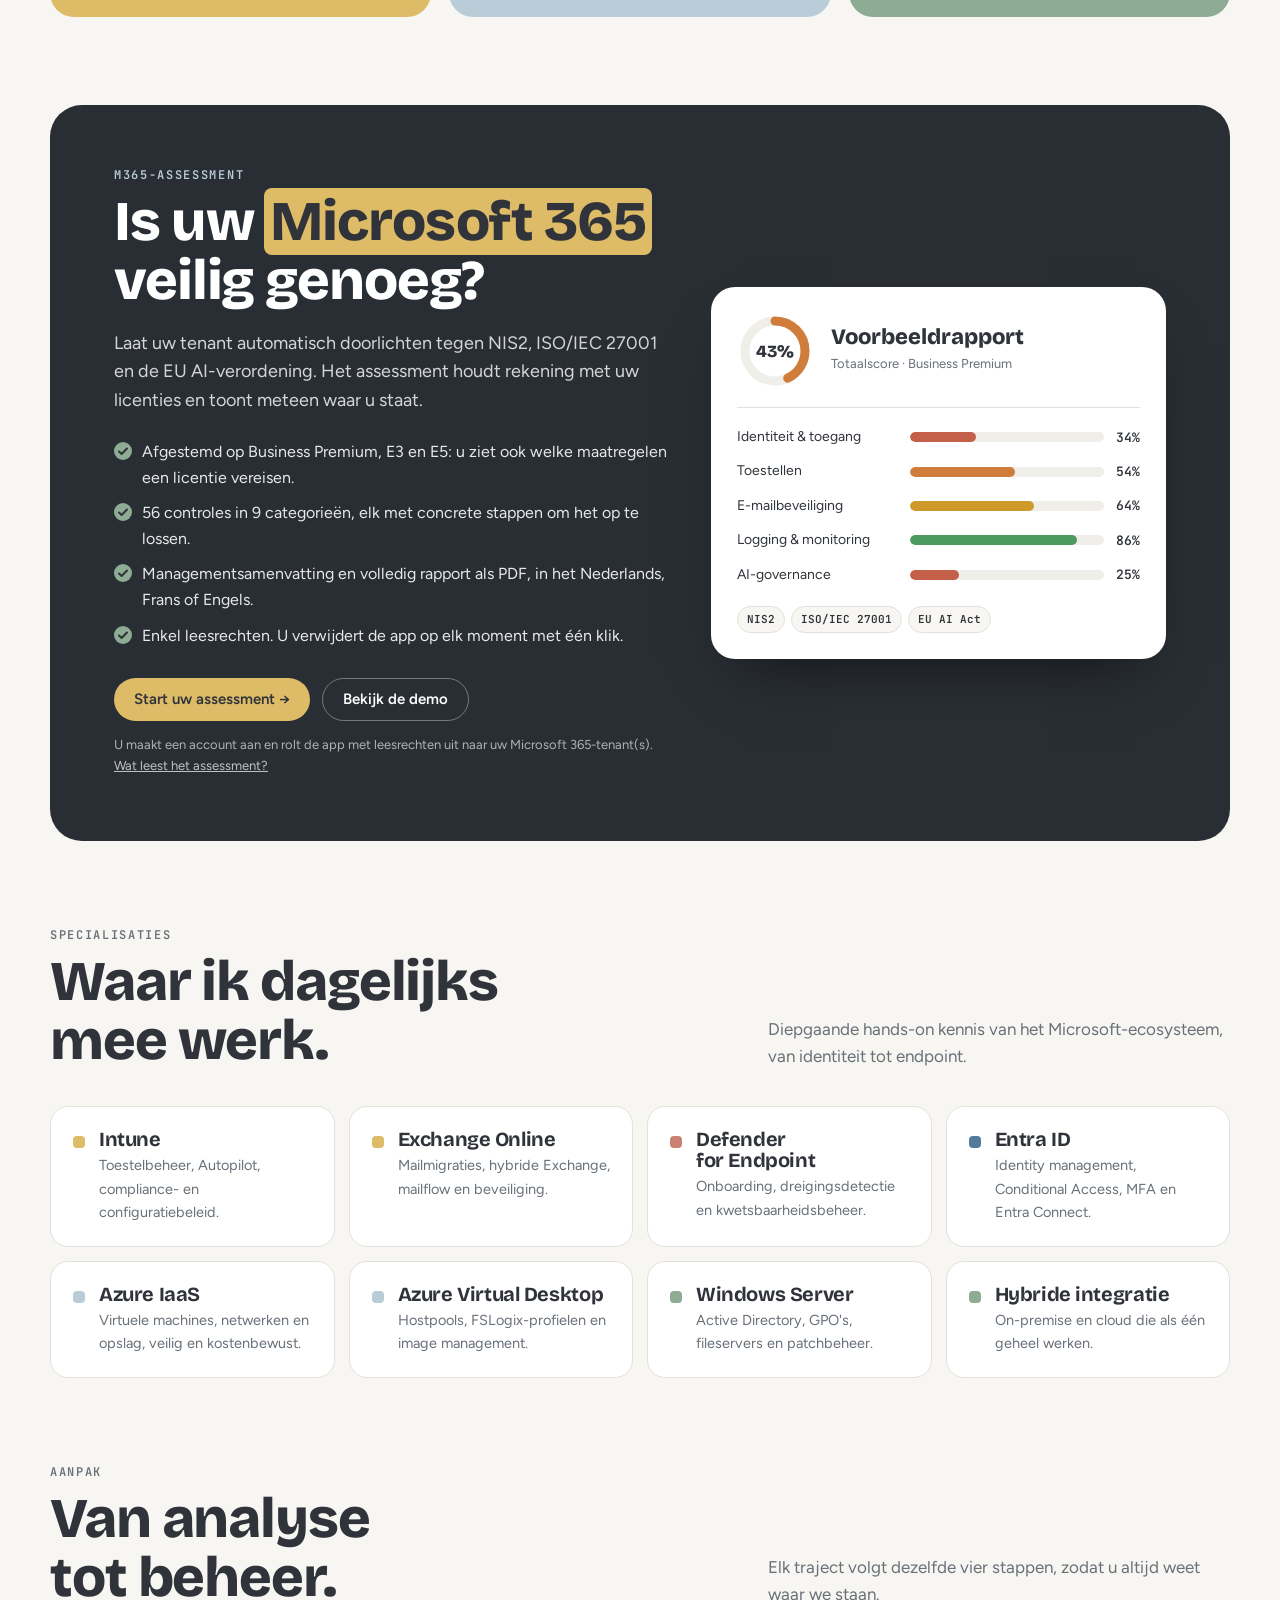
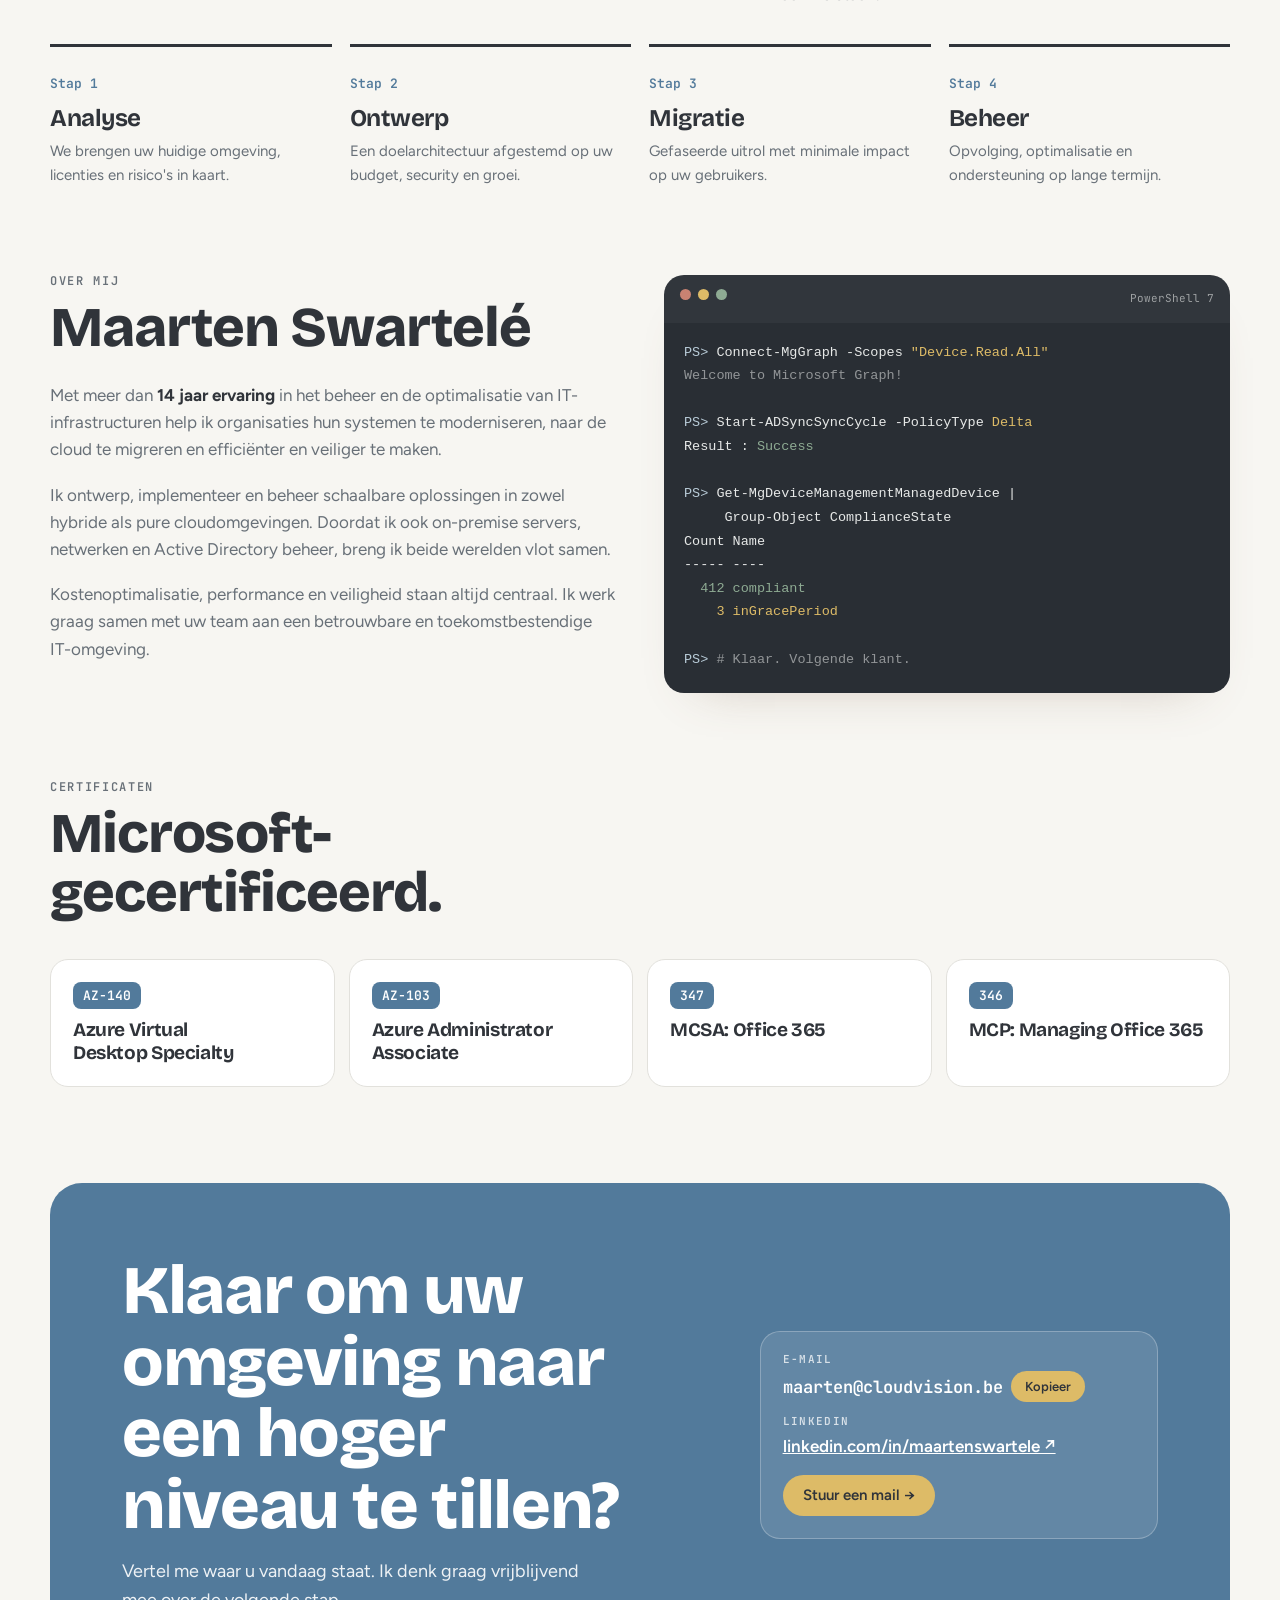
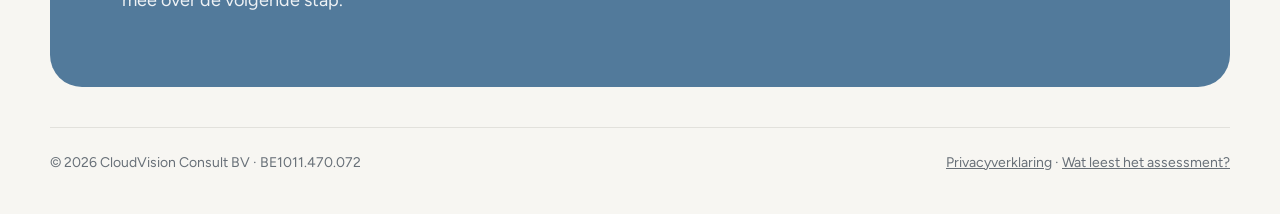
==== commit 0c805856: "Security: Content-Security-Policy and referrer policy via meta tags GitHub Pages cannot send respons" ====
--- a/index.html
+++ b/index.html
@@ -2,6 +2,8 @@
 <html lang="nl">
 <head>
 <meta charset="utf-8">
+<meta http-equiv="Content-Security-Policy" content="default-src 'self'; script-src 'self'; style-src 'self' 'unsafe-inline'; img-src 'self' data:; font-src 'self'; connect-src 'self'; object-src 'none'; base-uri 'self'; form-action 'none'; upgrade-insecure-requests">
+<meta name="referrer" content="strict-origin-when-cross-origin">
 <meta name="viewport" content="width=device-width, initial-scale=1, viewport-fit=cover">
 <meta name="description" content="CloudVision: freelance consultant voor Microsoft 365, Azure en on-premise omgevingen. 14+ jaar ervaring.">
 <title>CloudVision</title>
@@ -473,18 +475,6 @@
 </div>
 
 <script src="translations.js"></script>
-<script>
-// Open the assessment app in the language chosen on the site
-const appLinks = document.querySelectorAll("[data-app-link]");
-function syncAppLinks() {
-  appLinks.forEach((link) => {
-    const url = new URL(link.href);
-    url.searchParams.set("lang", languageSelect.value);
-    link.href = url.toString();
-  });
-}
-languageSelect.addEventListener("change", syncAppLinks);
-syncAppLinks();
-</script>
+<script src="app-links.js"></script>
 </body>
 </html>
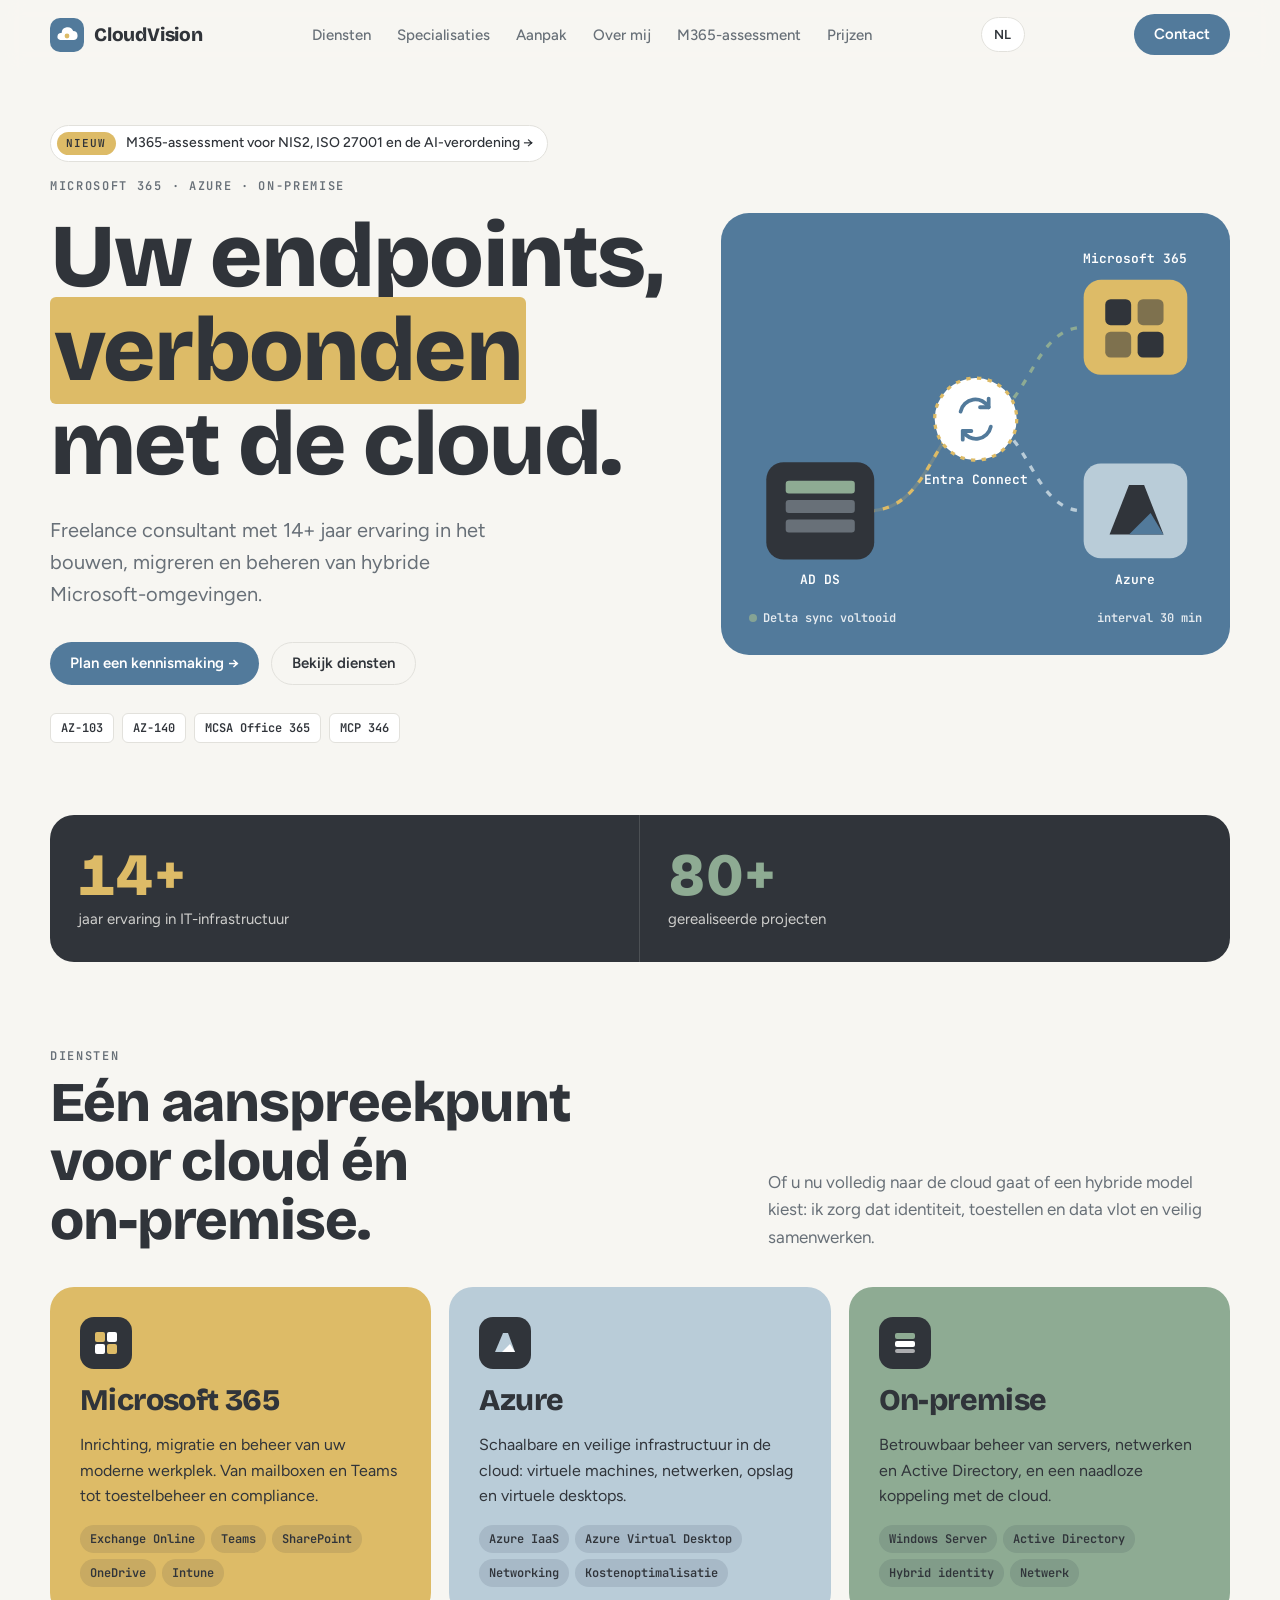
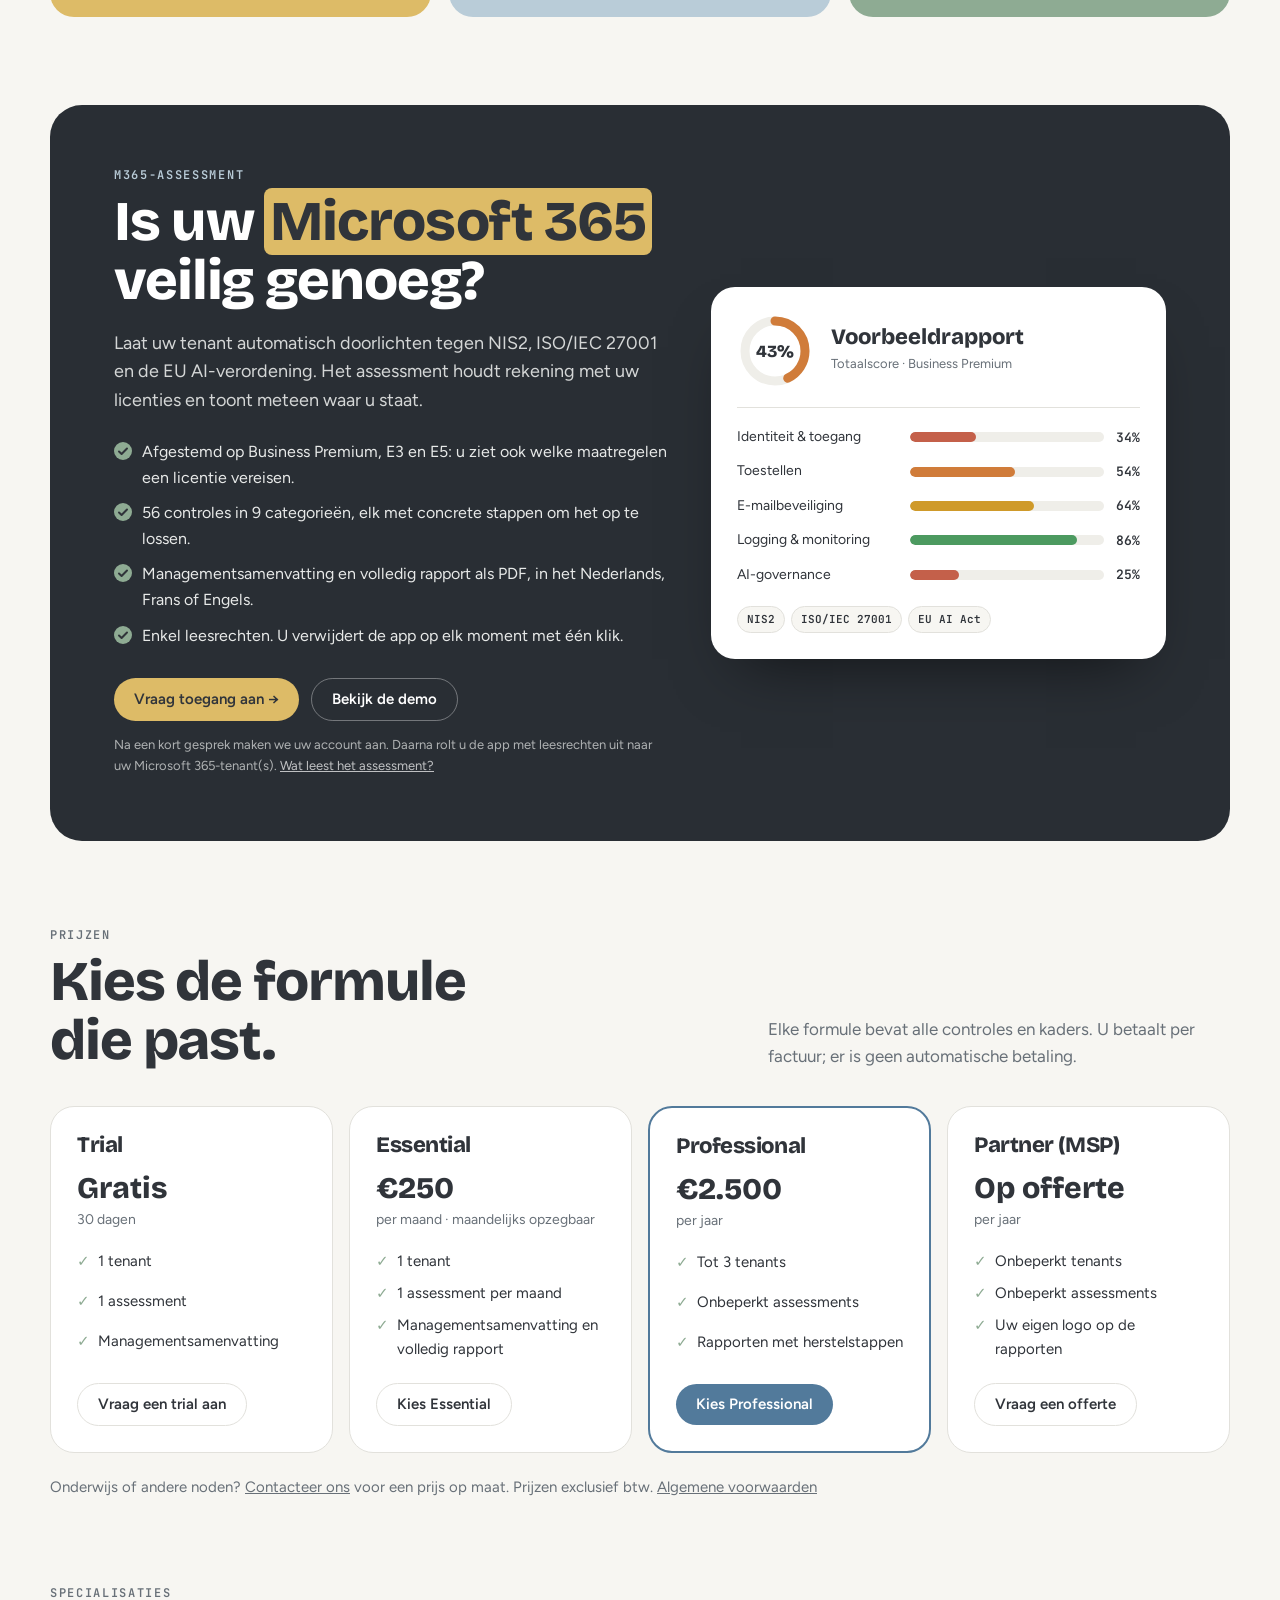
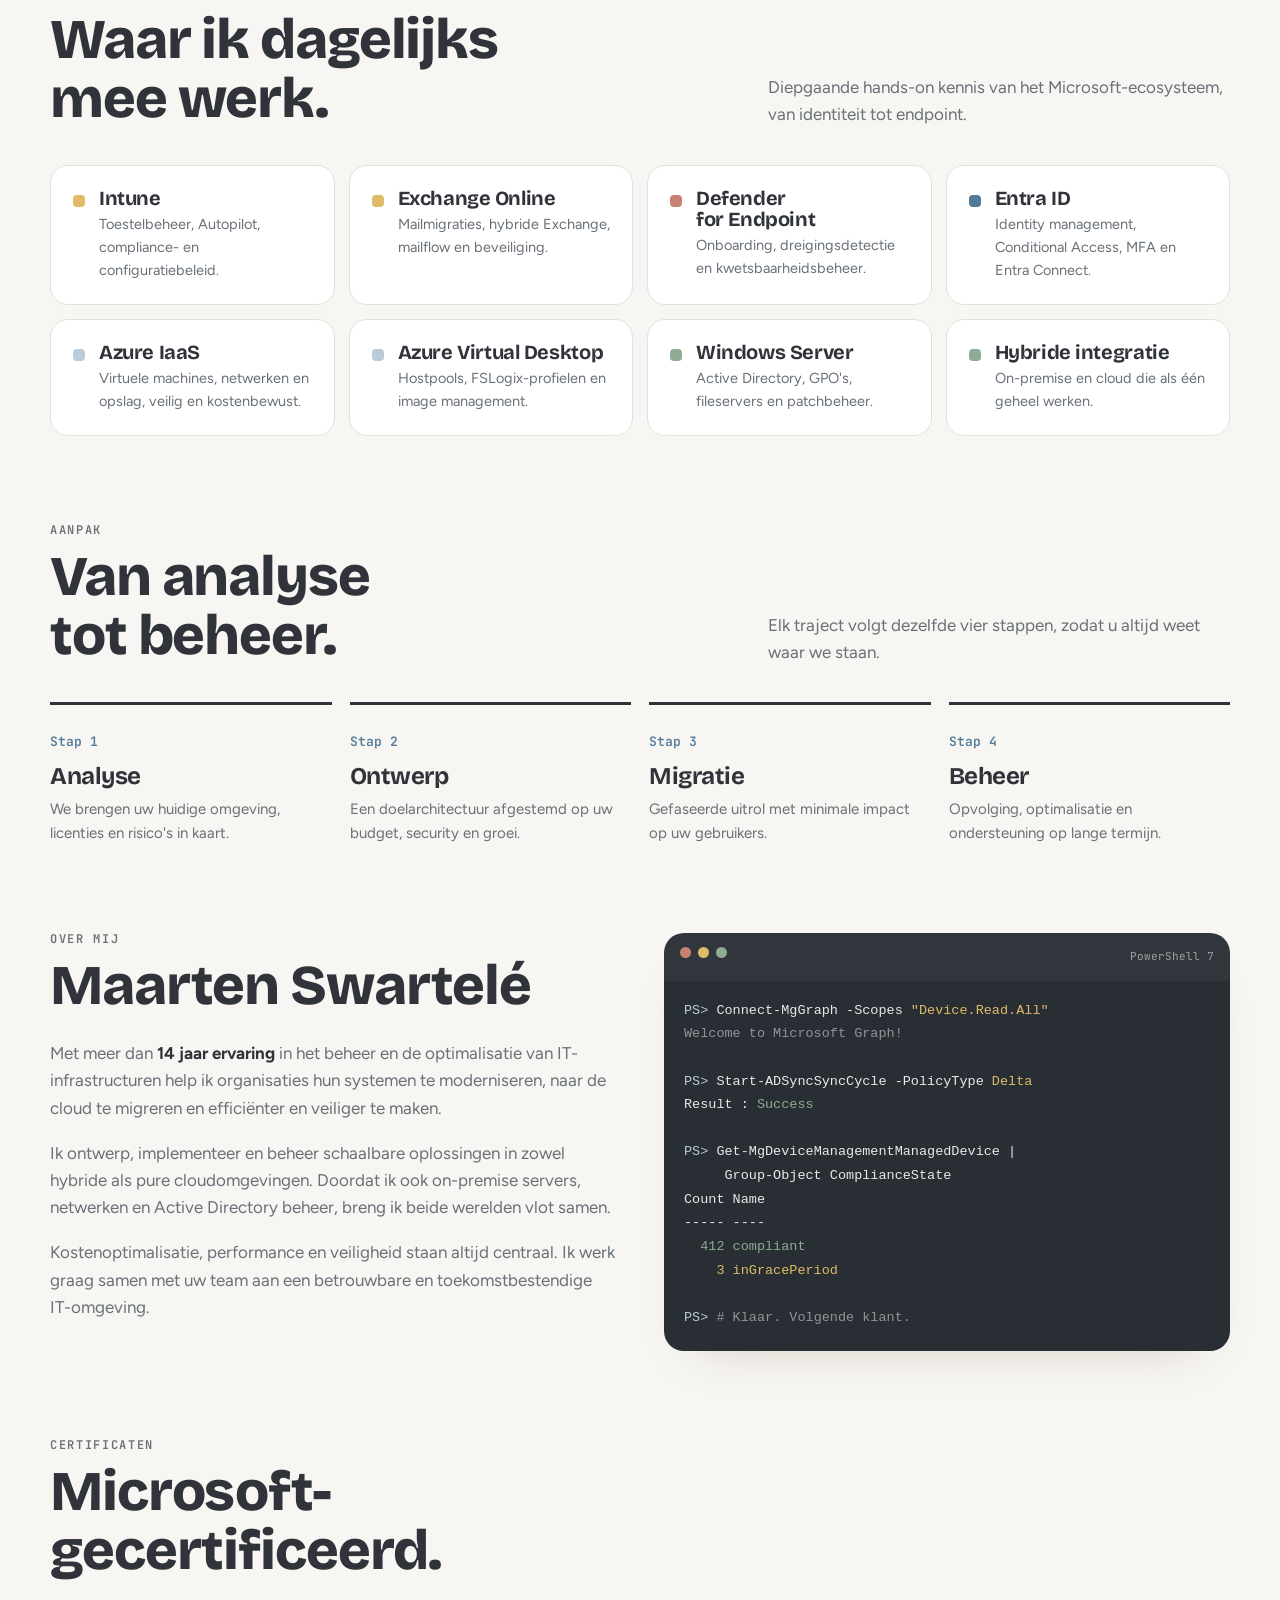
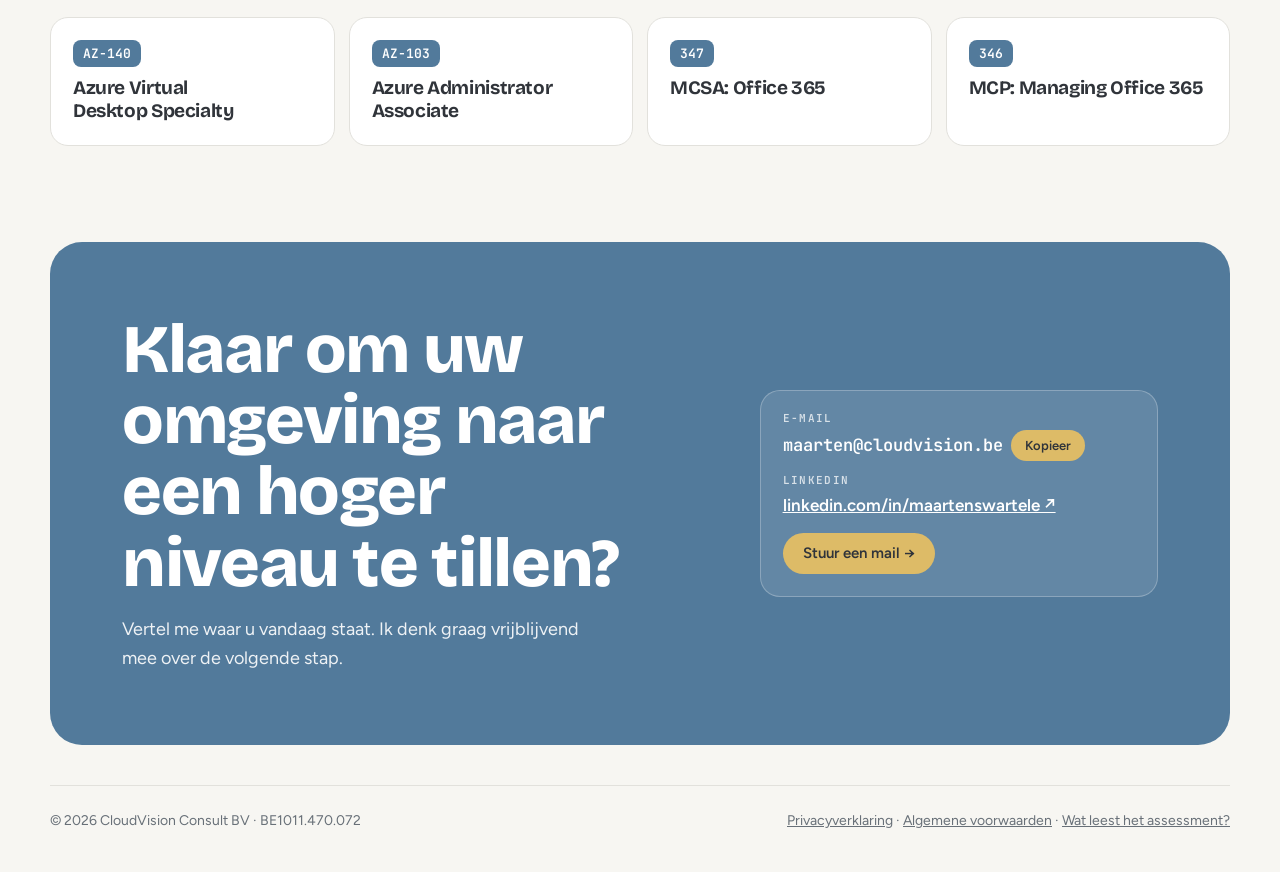
==== commit 0b208b68: "Pricing, terms of service and request access; privacy policy update - Pricing section (Trial, Essent" ====
--- a/index.html
+++ b/index.html
@@ -229,6 +229,20 @@
 .preview .tags{display:flex;flex-wrap:wrap;gap:6px;margin-top:20px}
 .preview .tags span{font:600 11px/1 var(--mono);padding:7px 9px;border-radius:999px;background:var(--paper);border:1px solid var(--line)}
 @media (max-width:900px){.assess{grid-template-columns:1fr}}
+/* Pricing */
+.plans{display:grid;grid-template-columns:repeat(4,1fr);gap:16px;margin-top:36px}
+.plan{display:flex;flex-direction:column;background:var(--card);border:1px solid var(--line);border-radius:24px;padding:26px}
+.plan.featured{border:2px solid var(--cobalt)}
+.plan h3{font:800 22px/1.1 var(--display)}
+.plan .price{font:800 30px/1.1 var(--display);margin-top:14px}
+.plan .per{font-size:14px;color:var(--ink-2);margin-top:4px}
+.plan ul{list-style:none;padding:0;margin:18px 0 22px;display:grid;gap:8px;font-size:15px;flex:1}
+.plan li{display:flex;gap:8px}
+.plan li::before{content:"✓";color:var(--mint);font-weight:700}
+.plan .btn{align-self:flex-start}
+.plans-note{margin-top:22px;font-size:15px;color:var(--ink-2)}
+@media (max-width:1000px){.plans{grid-template-columns:repeat(2,1fr)}}
+@media (max-width:560px){.plans{grid-template-columns:1fr}}
 </style>
 </head>
 <body>
@@ -244,6 +258,7 @@
     <a href="#aanpak">Aanpak</a>
     <a href="#over">Over mij</a>
     <a href="#assessment">M365-assessment</a>
+    <a href="#prijzen">Prijzen</a>
   </div>
   <label class="language-picker"><span id="language-label" class="sr-only">Taal</span><select id="language-select" aria-labelledby="language-label"><option value="nl" selected>NL</option><option value="fr">FR</option><option value="en">EN</option></select></label>
   <a class="btn btn-main" href="#contact">Contact</a>
@@ -354,10 +369,10 @@
         <li>Enkel leesrechten. U verwijdert de app op elk moment met één klik.</li>
       </ul>
       <div class="cta">
-        <a class="btn btn-sun" href="https://m365assessment.cloudvision.be/signup" data-app-link>Start uw assessment →</a>
+        <a class="btn btn-sun" href="https://m365assessment.cloudvision.be/request-access" data-app-link>Vraag toegang aan →</a>
         <a class="btn btn-ghost" href="https://m365assessment.cloudvision.be/demo" data-app-link>Bekijk de demo</a>
       </div>
-      <p class="note">U maakt een account aan en rolt de app met leesrechten uit naar uw Microsoft 365-tenant(s). <a href="/permissions.html" data-app-link style="color:#fff">Wat leest het assessment?</a></p>
+      <p class="note">Na een kort gesprek maken we uw account aan. Daarna rolt u de app met leesrechten uit naar uw Microsoft 365-tenant(s). <a href="/permissions.html" data-app-link style="color:#fff">Wat leest het assessment?</a></p>
     </div>
     <div class="preview" aria-label="Voorbeeld van een assessmentrapport">
       <div class="top">
@@ -376,6 +391,36 @@
   </div>
 </section>
 
+<section id="prijzen">
+  <div class="head">
+    <div><p class="eyebrow">Prijzen</p><h2>Kies de formule die past.</h2></div>
+    <p>Elke formule bevat alle controles en kaders. U betaalt per factuur; er is geen automatische betaling.</p>
+  </div>
+  <div class="plans">
+    <article class="plan">
+      <h3>Trial</h3><p class="price">Gratis</p><p class="per">30 dagen</p>
+      <ul><li>1 tenant</li><li>1 assessment</li><li>Managementsamenvatting</li></ul>
+      <a class="btn btn-ghost" href="https://m365assessment.cloudvision.be/request-access?plan=trial" data-app-link>Vraag een trial aan</a>
+    </article>
+    <article class="plan">
+      <h3>Essential</h3><p class="price">€250</p><p class="per">per maand · maandelijks opzegbaar</p>
+      <ul><li>1 tenant</li><li>1 assessment per maand</li><li>Managementsamenvatting en volledig rapport</li></ul>
+      <a class="btn btn-ghost" href="https://m365assessment.cloudvision.be/request-access?plan=essential" data-app-link>Kies Essential</a>
+    </article>
+    <article class="plan featured">
+      <h3>Professional</h3><p class="price">€2.500</p><p class="per">per jaar</p>
+      <ul><li>Tot 3 tenants</li><li>Onbeperkt assessments</li><li>Rapporten met herstelstappen</li></ul>
+      <a class="btn btn-main" href="https://m365assessment.cloudvision.be/request-access?plan=pro" data-app-link>Kies Professional</a>
+    </article>
+    <article class="plan">
+      <h3>Partner (MSP)</h3><p class="price">Op offerte</p><p class="per">per jaar</p>
+      <ul><li>Onbeperkt tenants</li><li>Onbeperkt assessments</li><li>Uw eigen logo op de rapporten</li></ul>
+      <a class="btn btn-ghost" href="https://m365assessment.cloudvision.be/request-access?plan=msp" data-app-link>Vraag een offerte</a>
+    </article>
+  </div>
+  <p class="plans-note">Onderwijs of andere noden? <a href="#contact">Contacteer ons</a> voor een prijs op maat. Prijzen exclusief btw. <a href="/terms.html" data-app-link>Algemene voorwaarden</a></p>
+</section>
+
 <section id="specialisaties">
   <div class="head">
     <div><p class="eyebrow">Specialisaties</p><h2>Waar ik dagelijks mee werk.</h2></div>
@@ -470,7 +515,7 @@
 
 <footer>
   <span>© 2026 CloudVision Consult BV · BE1011.470.072</span>
-  <span><a href="/privacy.html" data-app-link>Privacyverklaring</a> · <a href="/permissions.html" data-app-link>Wat leest het assessment?</a></span>
+  <span><a href="/privacy.html" data-app-link>Privacyverklaring</a> · <a href="/terms.html" data-app-link>Algemene voorwaarden</a> · <a href="/permissions.html" data-app-link>Wat leest het assessment?</a></span>
 </footer>
 </div>
 
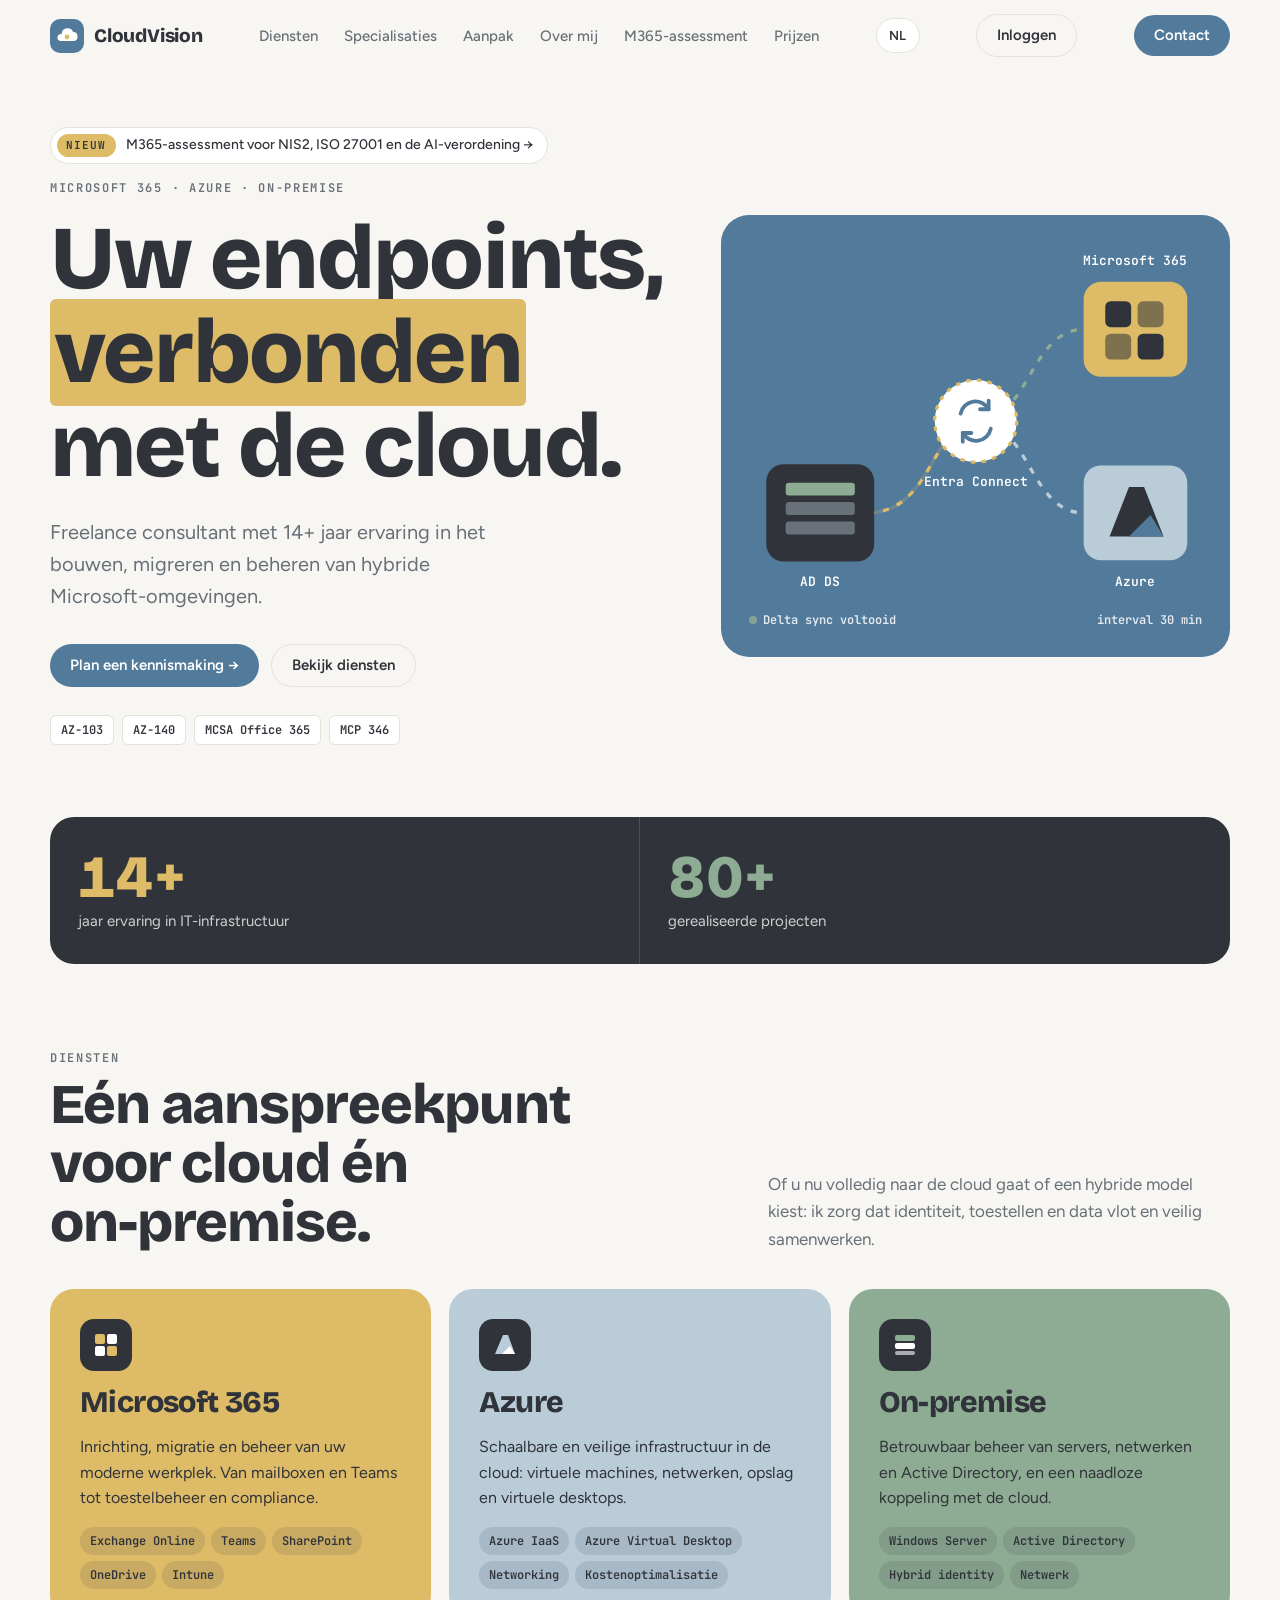
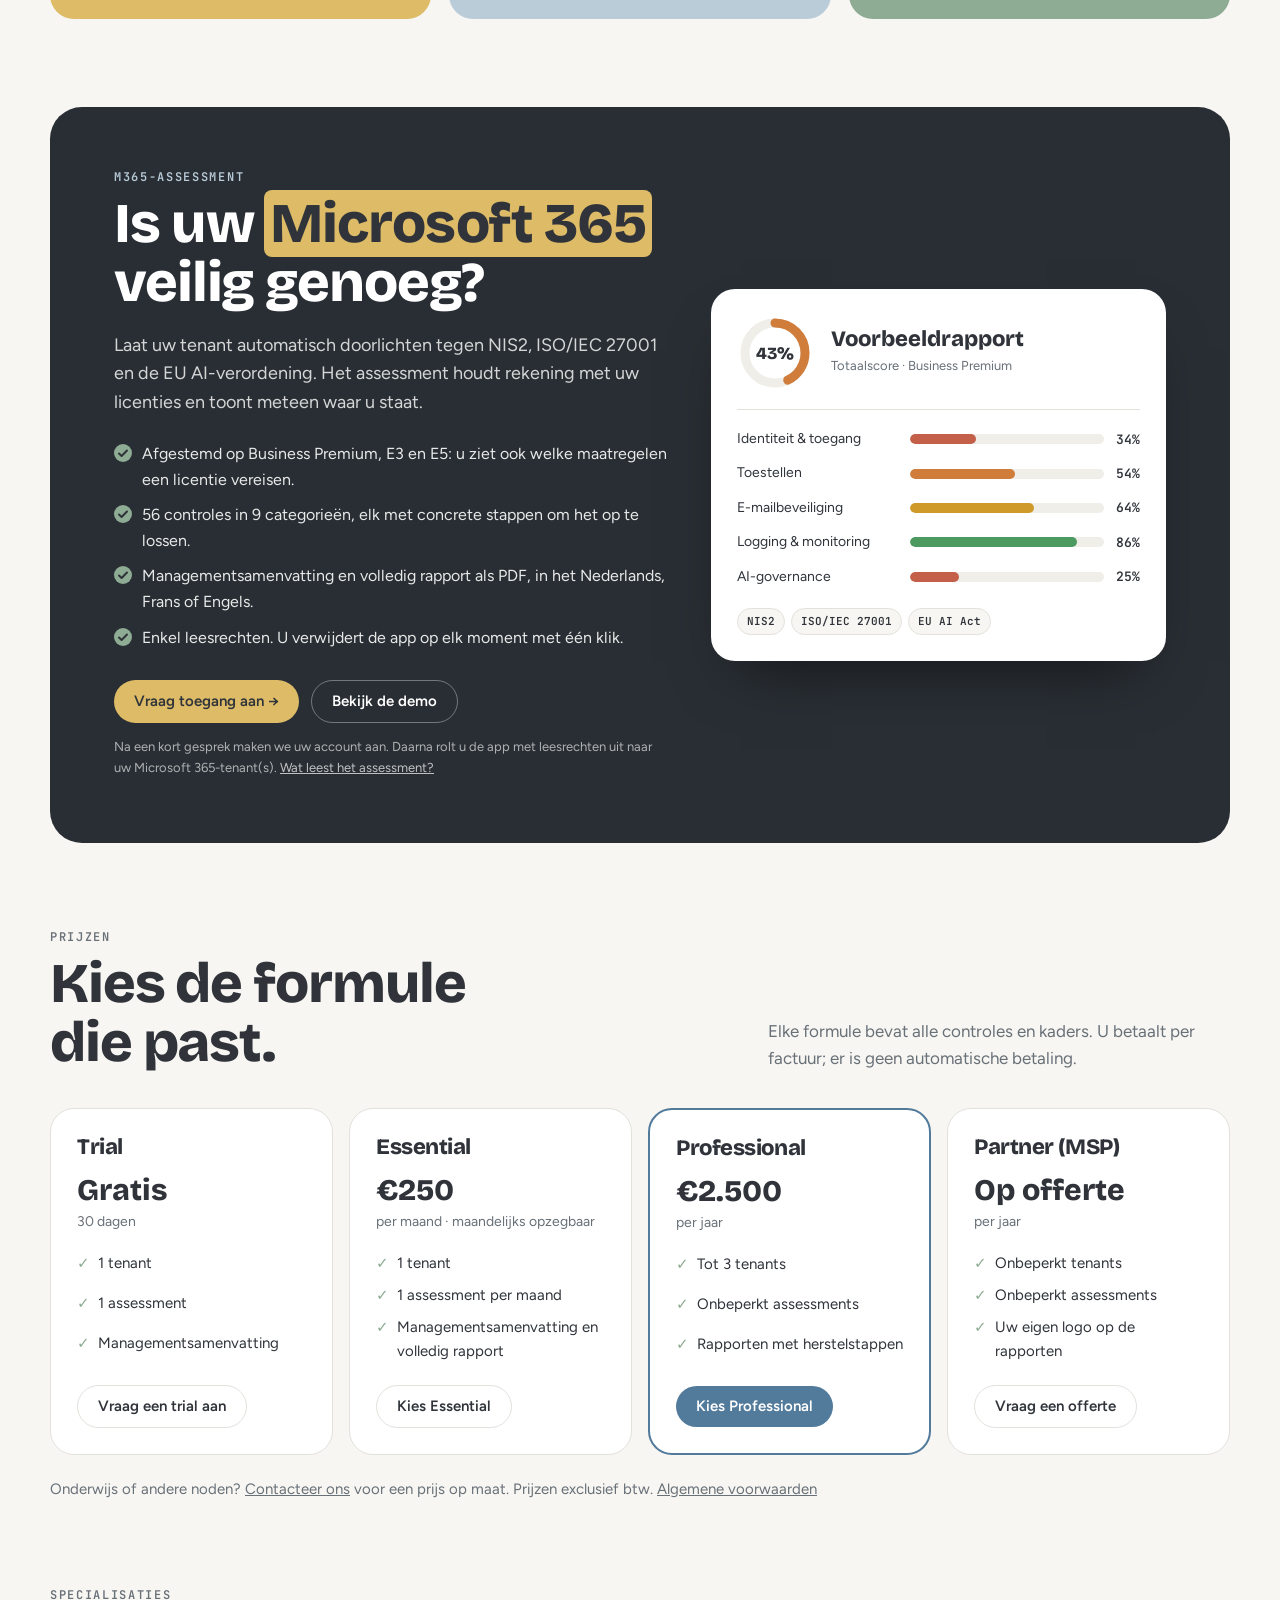
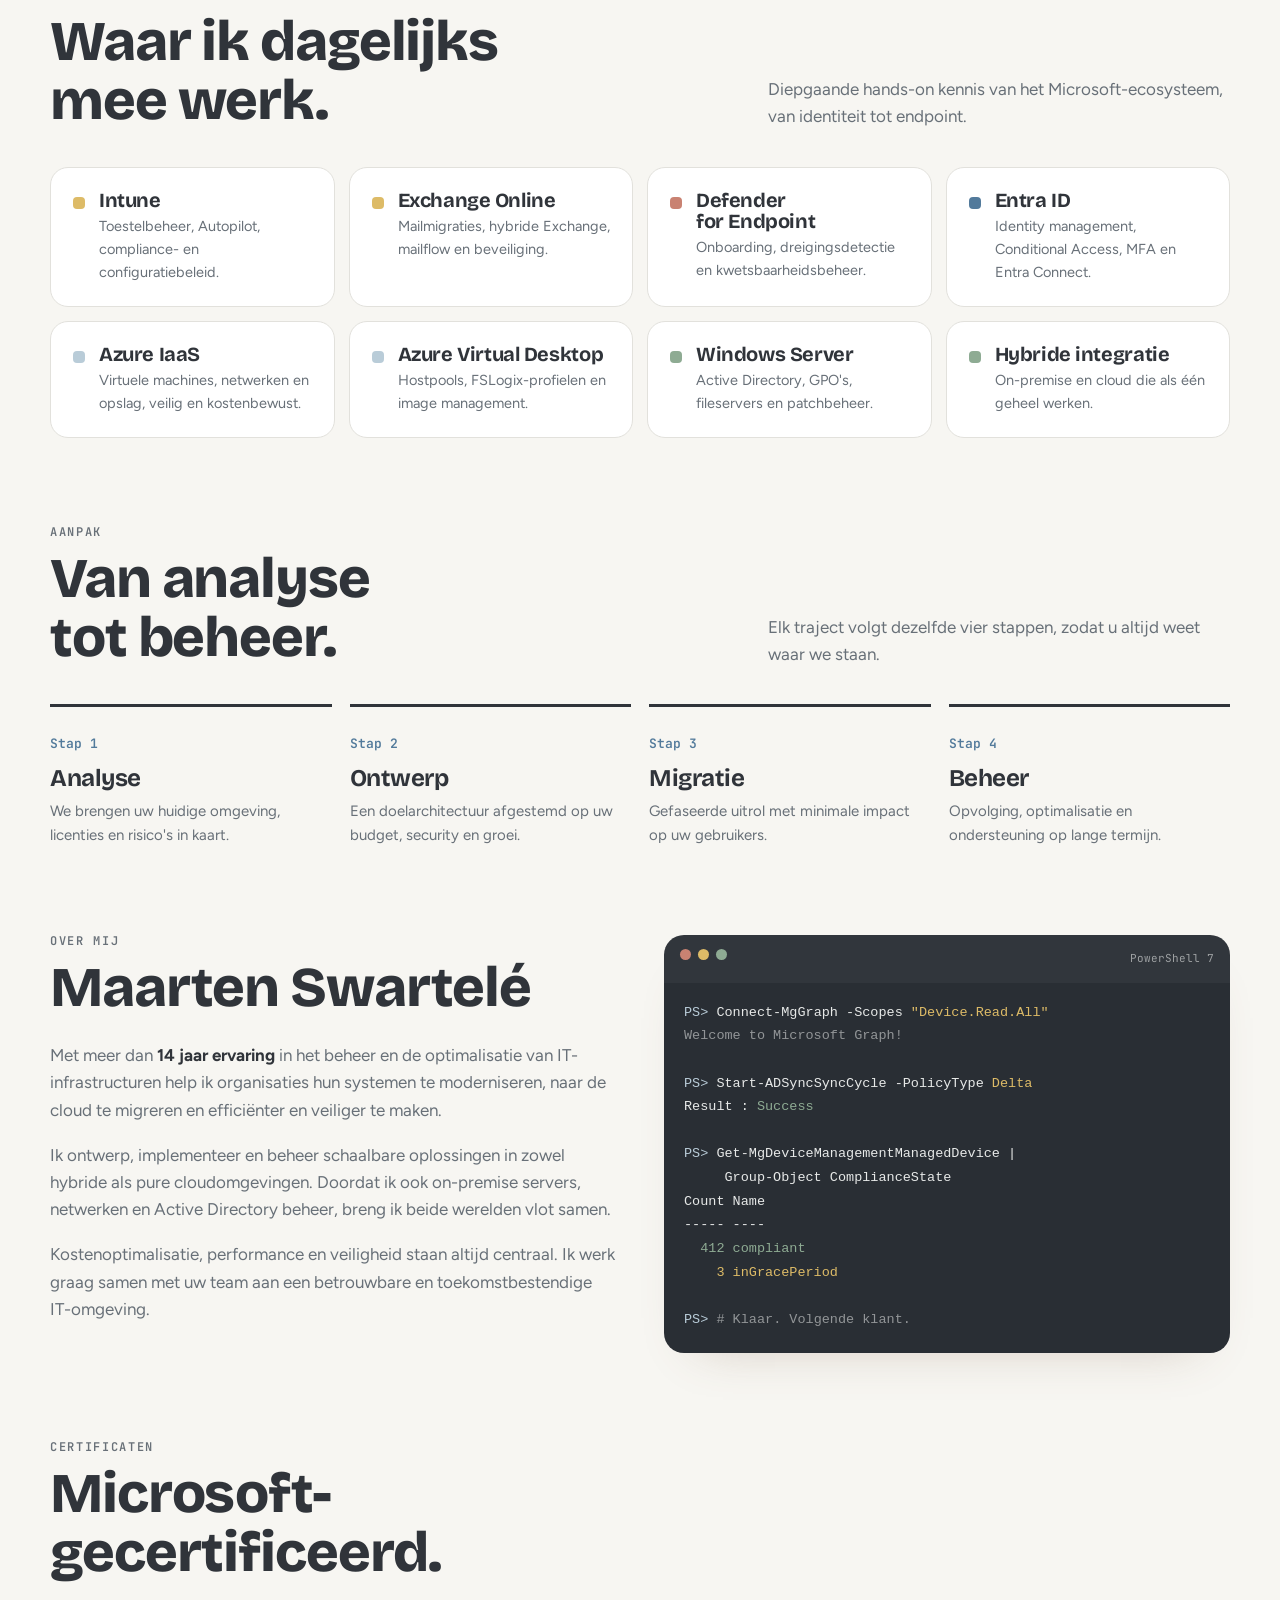
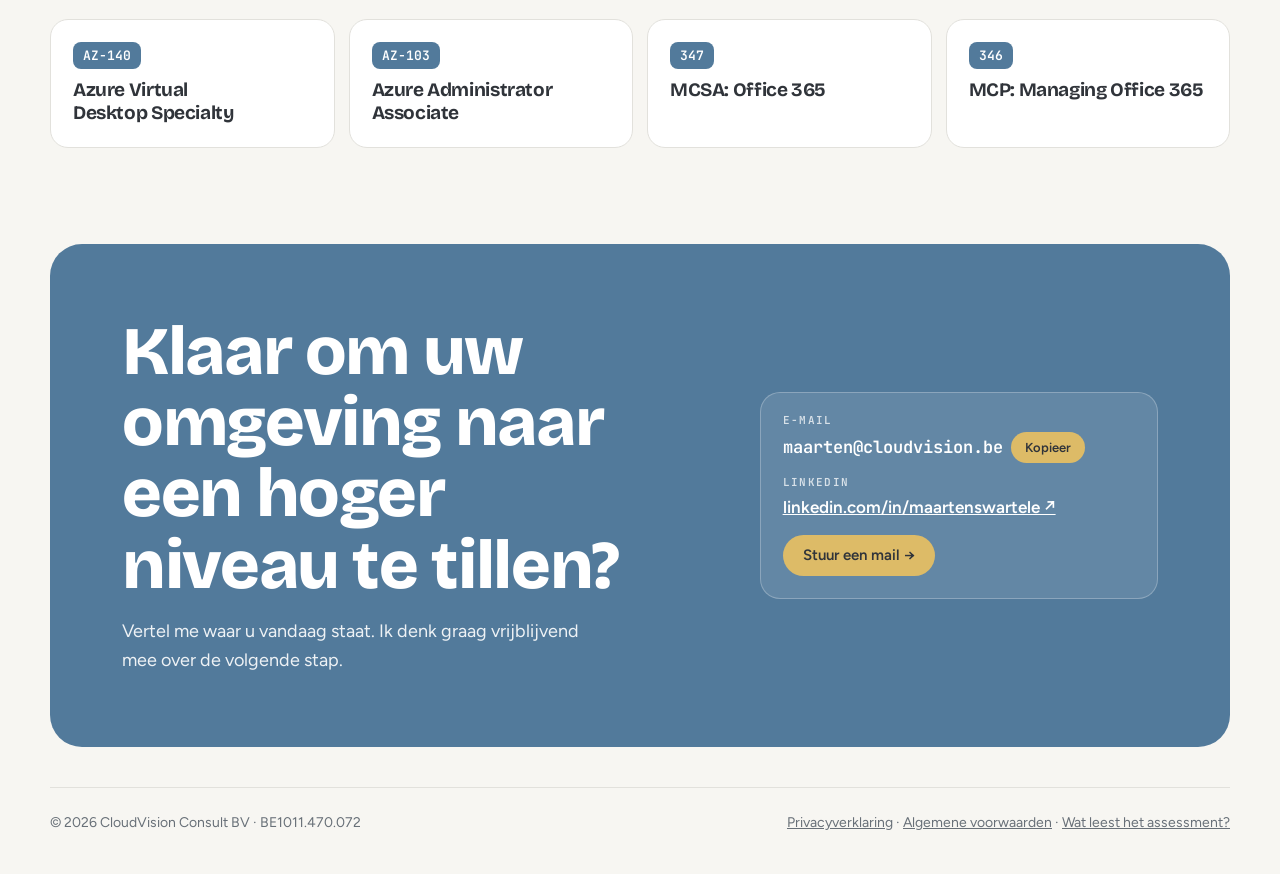
==== commit d1f5fdc9: "Sign-in button in the header Links to the assessment portal (m365assessment.cloudvision.be/login) in" ====
--- a/index.html
+++ b/index.html
@@ -56,7 +56,8 @@
 .language-picker select{appearance:none;background:var(--card);border:1px solid var(--line);border-radius:999px;color:var(--ink);font:600 13px/1 var(--body);padding:10px 12px;cursor:pointer}
 .language-picker select:focus-visible{outline:3px solid var(--sun);outline-offset:3px}
 .sr-only{position:absolute;width:1px;height:1px;padding:0;margin:-1px;overflow:hidden;clip:rect(0,0,0,0);white-space:nowrap;border:0}
-@media (max-width:400px){nav{gap:8px}.logo{gap:7px;font-size:17px}.language-picker select{padding-inline:9px}nav>.btn{padding-inline:12px}}
+@media (max-width:400px){nav{gap:8px}.logo{gap:7px;font-size:17px}.language-picker select{padding-inline:9px}nav>.btn{padding-inline:12px;font-size:14px}}
+@media (max-width:360px){.logo{font-size:0;gap:0}}
 
 /* hero */
 .hero{display:grid;grid-template-columns:1.1fr .9fr;gap:48px;align-items:center;padding-block:56px 72px}
@@ -261,6 +262,7 @@
     <a href="#prijzen">Prijzen</a>
   </div>
   <label class="language-picker"><span id="language-label" class="sr-only">Taal</span><select id="language-select" aria-labelledby="language-label"><option value="nl" selected>NL</option><option value="fr">FR</option><option value="en">EN</option></select></label>
+  <a class="btn btn-ghost" href="https://m365assessment.cloudvision.be/login" data-app-link>Inloggen</a>
   <a class="btn btn-main" href="#contact">Contact</a>
 </nav>
 
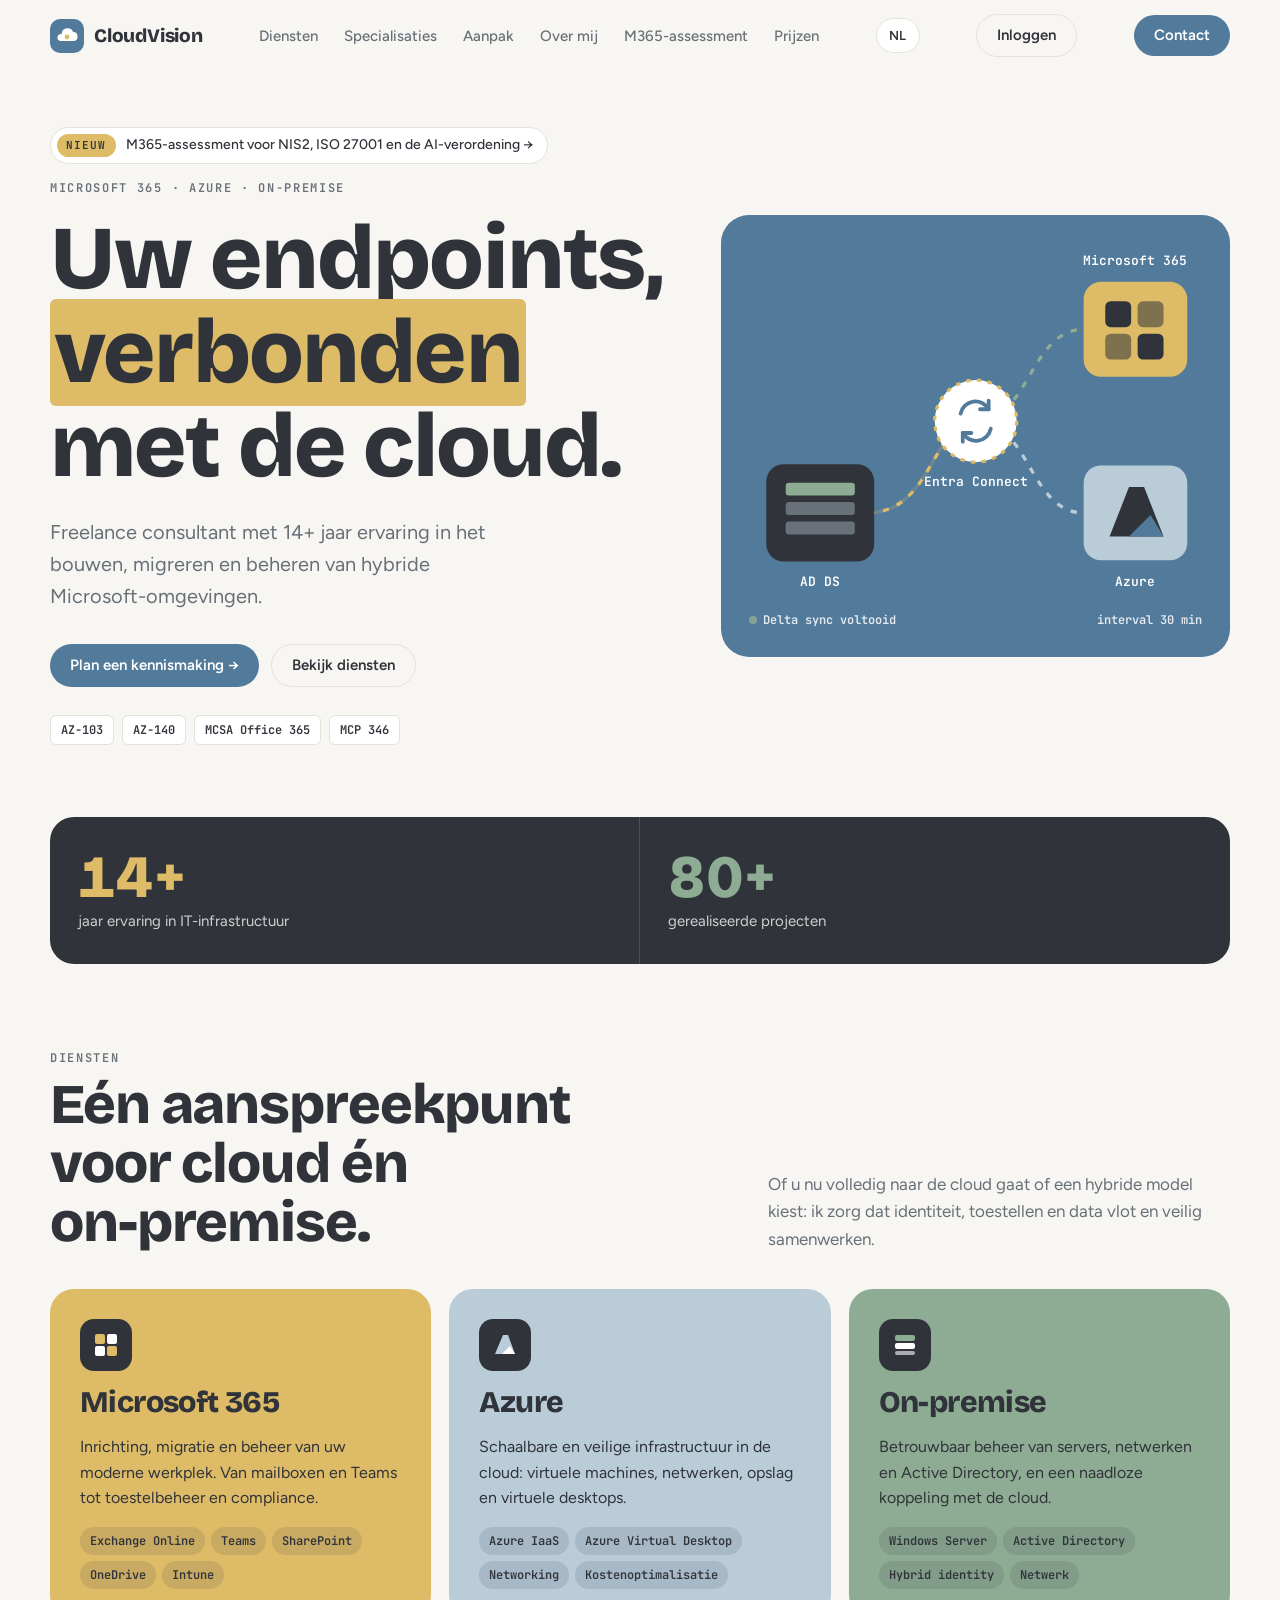
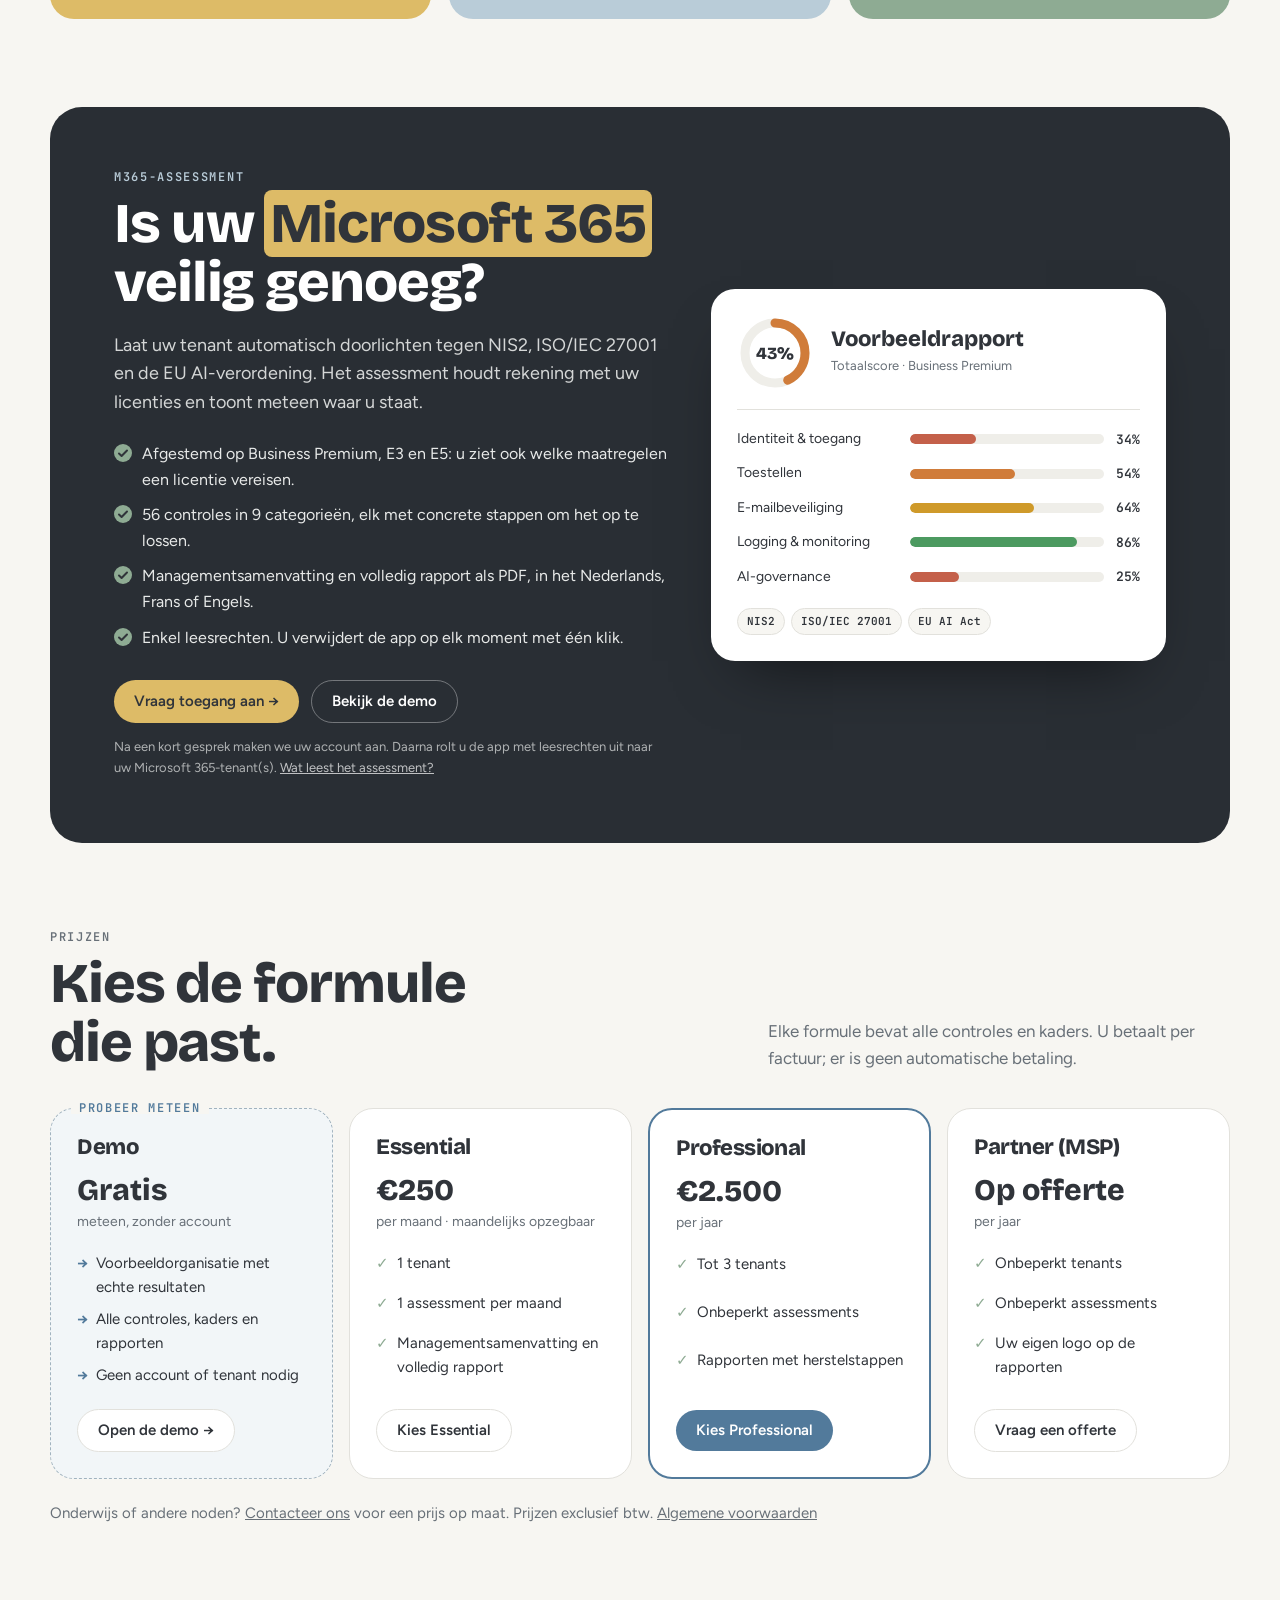
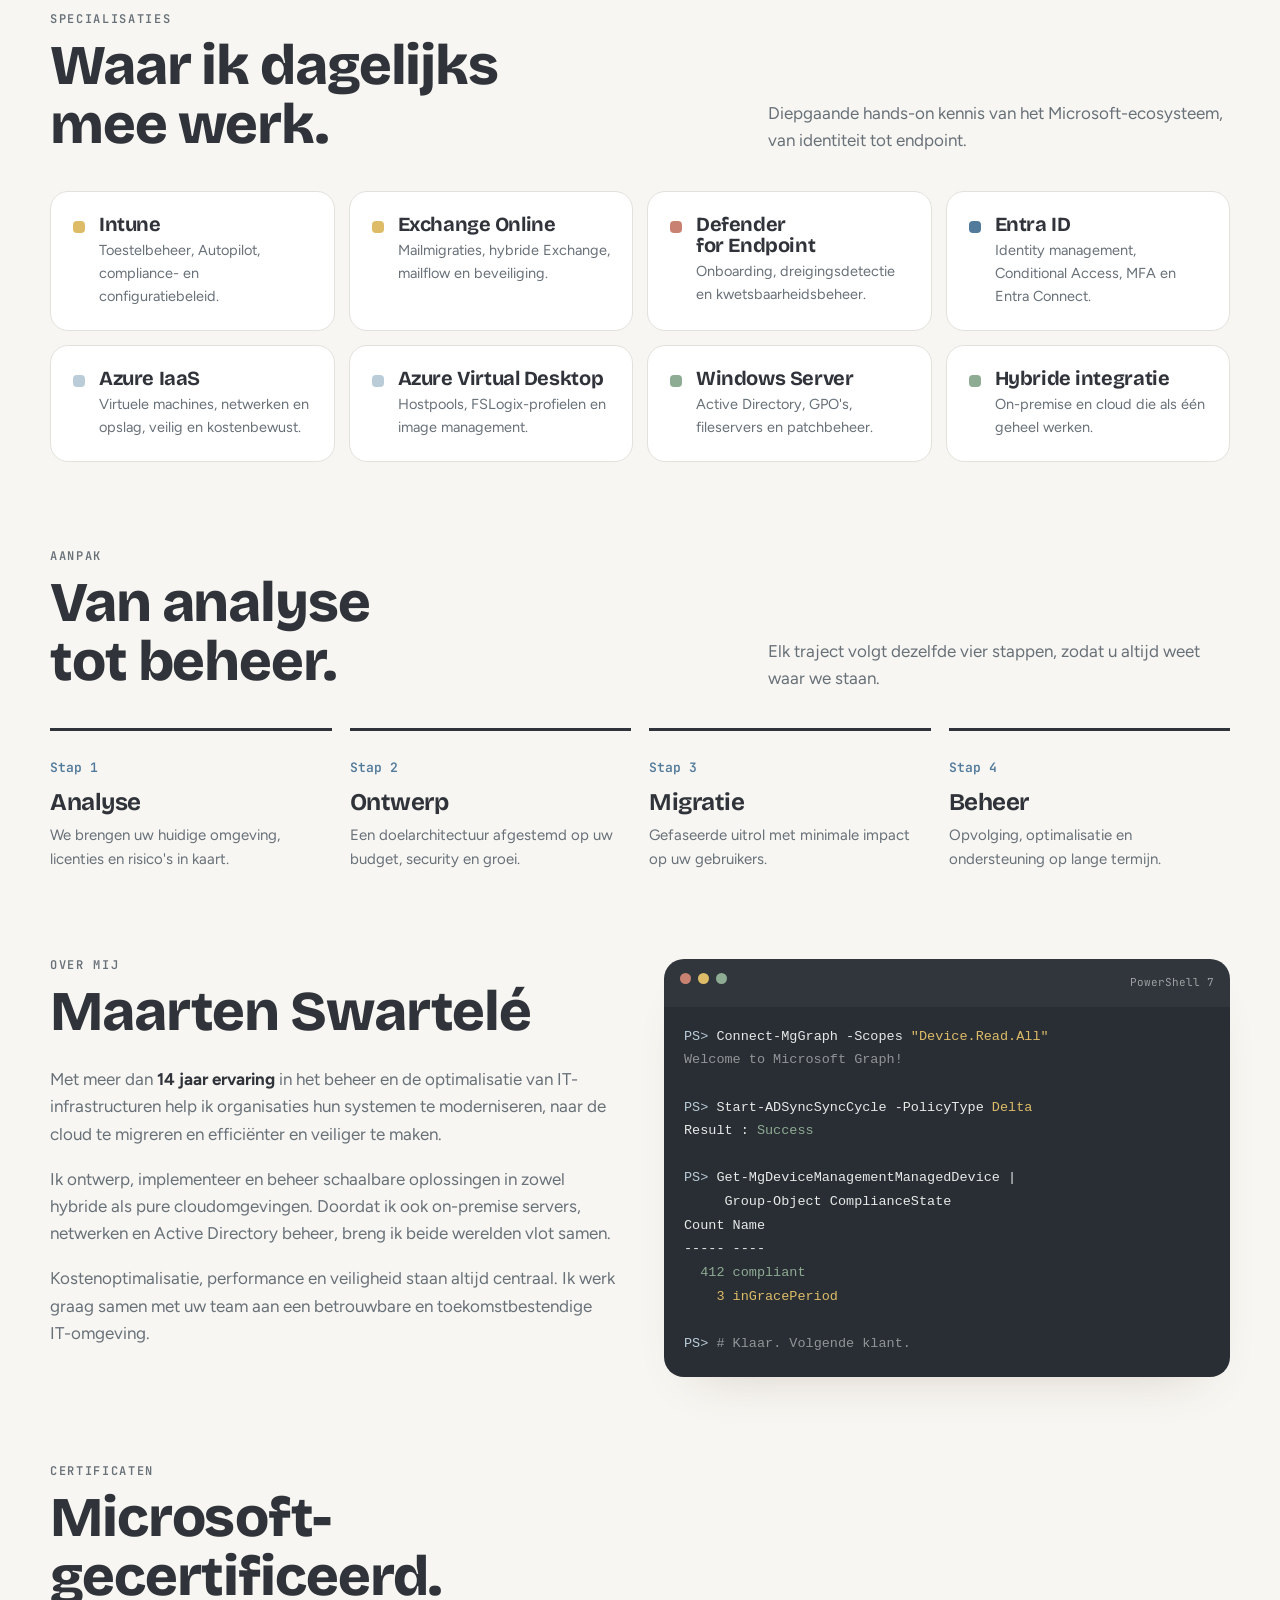
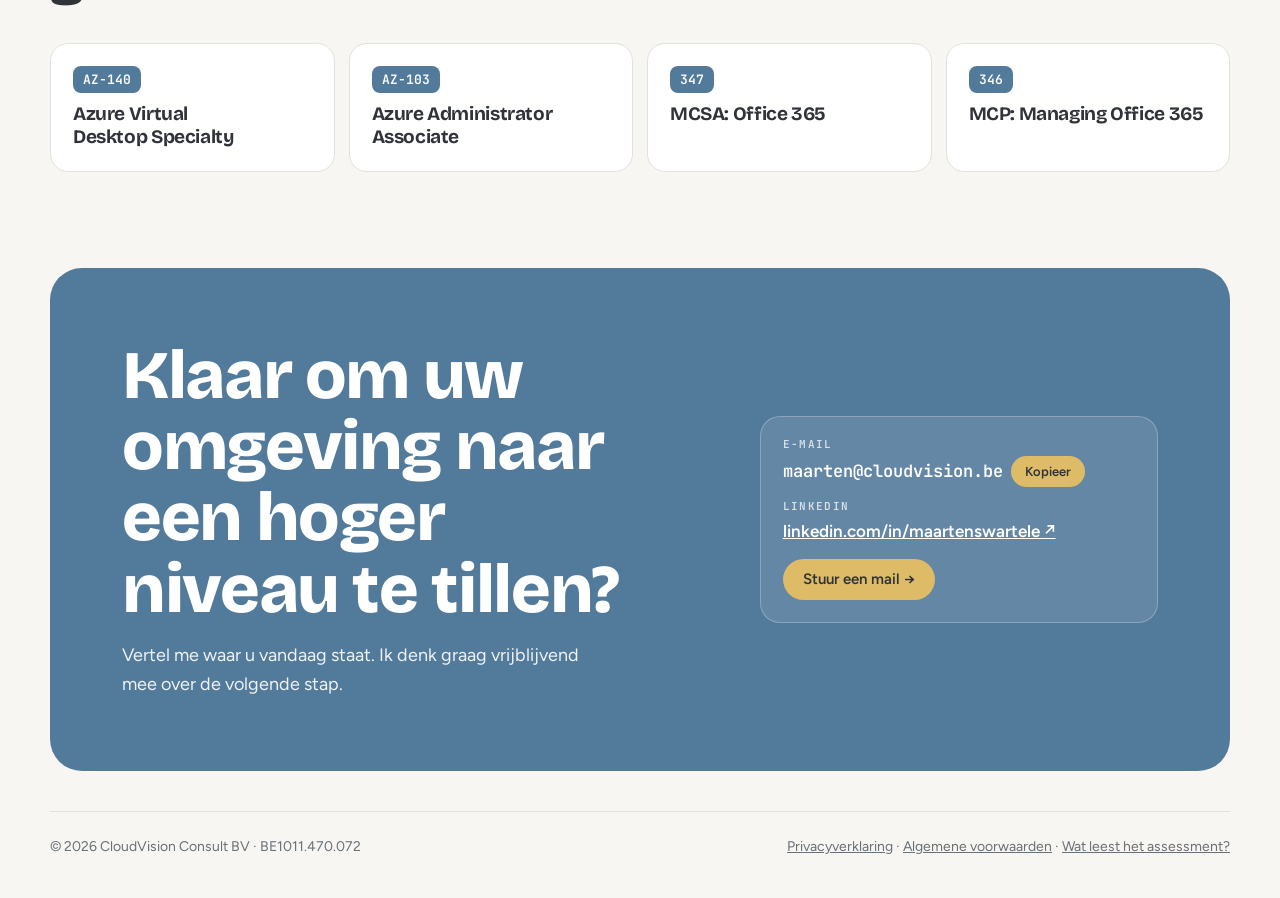
==== commit d00dc141: "Pricing: the Trial tile becomes a Demo tile that opens the demo The first tile now invites visitors " ====
--- a/index.html
+++ b/index.html
@@ -234,6 +234,11 @@
 .plans{display:grid;grid-template-columns:repeat(4,1fr);gap:16px;margin-top:36px}
 .plan{display:flex;flex-direction:column;background:var(--card);border:1px solid var(--line);border-radius:24px;padding:26px}
 .plan.featured{border:2px solid var(--cobalt)}
+.plan.demo{background:color-mix(in srgb,var(--sand) 18%,var(--card));border:1.5px dashed color-mix(in srgb,var(--cobalt) 45%,var(--line))}
+.plan.demo{position:relative}
+.plan.demo .eyebrow{position:absolute;top:-7px;left:20px;padding:0 8px;background:var(--paper);color:var(--cobalt)}
+.plan.demo li::before{content:"→";color:var(--cobalt)}
+.plan.demo .btn{background:var(--card)}
 .plan h3{font:800 22px/1.1 var(--display)}
 .plan .price{font:800 30px/1.1 var(--display);margin-top:14px}
 .plan .per{font-size:14px;color:var(--ink-2);margin-top:4px}
@@ -262,7 +267,7 @@
     <a href="#prijzen">Prijzen</a>
   </div>
   <label class="language-picker"><span id="language-label" class="sr-only">Taal</span><select id="language-select" aria-labelledby="language-label"><option value="nl" selected>NL</option><option value="fr">FR</option><option value="en">EN</option></select></label>
-  <a class="btn btn-ghost" href="https://m365assessment.cloudvision.be/login" data-app-link>Inloggen</a>
+  <a class="btn btn-ghost" href="https://portal.cloudvision.be/login" data-app-link>Inloggen</a>
   <a class="btn btn-main" href="#contact">Contact</a>
 </nav>
 
@@ -371,8 +376,8 @@
         <li>Enkel leesrechten. U verwijdert de app op elk moment met één klik.</li>
       </ul>
       <div class="cta">
-        <a class="btn btn-sun" href="https://m365assessment.cloudvision.be/request-access" data-app-link>Vraag toegang aan →</a>
-        <a class="btn btn-ghost" href="https://m365assessment.cloudvision.be/demo" data-app-link>Bekijk de demo</a>
+        <a class="btn btn-sun" href="https://portal.cloudvision.be/request-access" data-app-link>Vraag toegang aan →</a>
+        <a class="btn btn-ghost" href="https://portal.cloudvision.be/demo" data-app-link>Bekijk de demo</a>
       </div>
       <p class="note">Na een kort gesprek maken we uw account aan. Daarna rolt u de app met leesrechten uit naar uw Microsoft 365-tenant(s). <a href="/permissions.html" data-app-link style="color:#fff">Wat leest het assessment?</a></p>
     </div>
@@ -399,25 +404,26 @@
     <p>Elke formule bevat alle controles en kaders. U betaalt per factuur; er is geen automatische betaling.</p>
   </div>
   <div class="plans">
-    <article class="plan">
-      <h3>Trial</h3><p class="price">Gratis</p><p class="per">30 dagen</p>
-      <ul><li>1 tenant</li><li>1 assessment</li><li>Managementsamenvatting</li></ul>
-      <a class="btn btn-ghost" href="https://m365assessment.cloudvision.be/request-access?plan=trial" data-app-link>Vraag een trial aan</a>
+    <article class="plan demo">
+      <p class="eyebrow">Probeer meteen</p>
+      <h3>Demo</h3><p class="price">Gratis</p><p class="per">meteen, zonder account</p>
+      <ul><li>Voorbeeldorganisatie met echte resultaten</li><li>Alle controles, kaders en rapporten</li><li>Geen account of tenant nodig</li></ul>
+      <a class="btn btn-ghost" href="https://portal.cloudvision.be/demo" data-app-link>Open de demo →</a>
     </article>
     <article class="plan">
       <h3>Essential</h3><p class="price">€250</p><p class="per">per maand · maandelijks opzegbaar</p>
       <ul><li>1 tenant</li><li>1 assessment per maand</li><li>Managementsamenvatting en volledig rapport</li></ul>
-      <a class="btn btn-ghost" href="https://m365assessment.cloudvision.be/request-access?plan=essential" data-app-link>Kies Essential</a>
+      <a class="btn btn-ghost" href="https://portal.cloudvision.be/request-access?plan=essential" data-app-link>Kies Essential</a>
     </article>
     <article class="plan featured">
       <h3>Professional</h3><p class="price">€2.500</p><p class="per">per jaar</p>
       <ul><li>Tot 3 tenants</li><li>Onbeperkt assessments</li><li>Rapporten met herstelstappen</li></ul>
-      <a class="btn btn-main" href="https://m365assessment.cloudvision.be/request-access?plan=pro" data-app-link>Kies Professional</a>
+      <a class="btn btn-main" href="https://portal.cloudvision.be/request-access?plan=pro" data-app-link>Kies Professional</a>
     </article>
     <article class="plan">
       <h3>Partner (MSP)</h3><p class="price">Op offerte</p><p class="per">per jaar</p>
       <ul><li>Onbeperkt tenants</li><li>Onbeperkt assessments</li><li>Uw eigen logo op de rapporten</li></ul>
-      <a class="btn btn-ghost" href="https://m365assessment.cloudvision.be/request-access?plan=msp" data-app-link>Vraag een offerte</a>
+      <a class="btn btn-ghost" href="https://portal.cloudvision.be/request-access?plan=msp" data-app-link>Vraag een offerte</a>
     </article>
   </div>
   <p class="plans-note">Onderwijs of andere noden? <a href="#contact">Contacteer ons</a> voor een prijs op maat. Prijzen exclusief btw. <a href="/terms.html" data-app-link>Algemene voorwaarden</a></p>
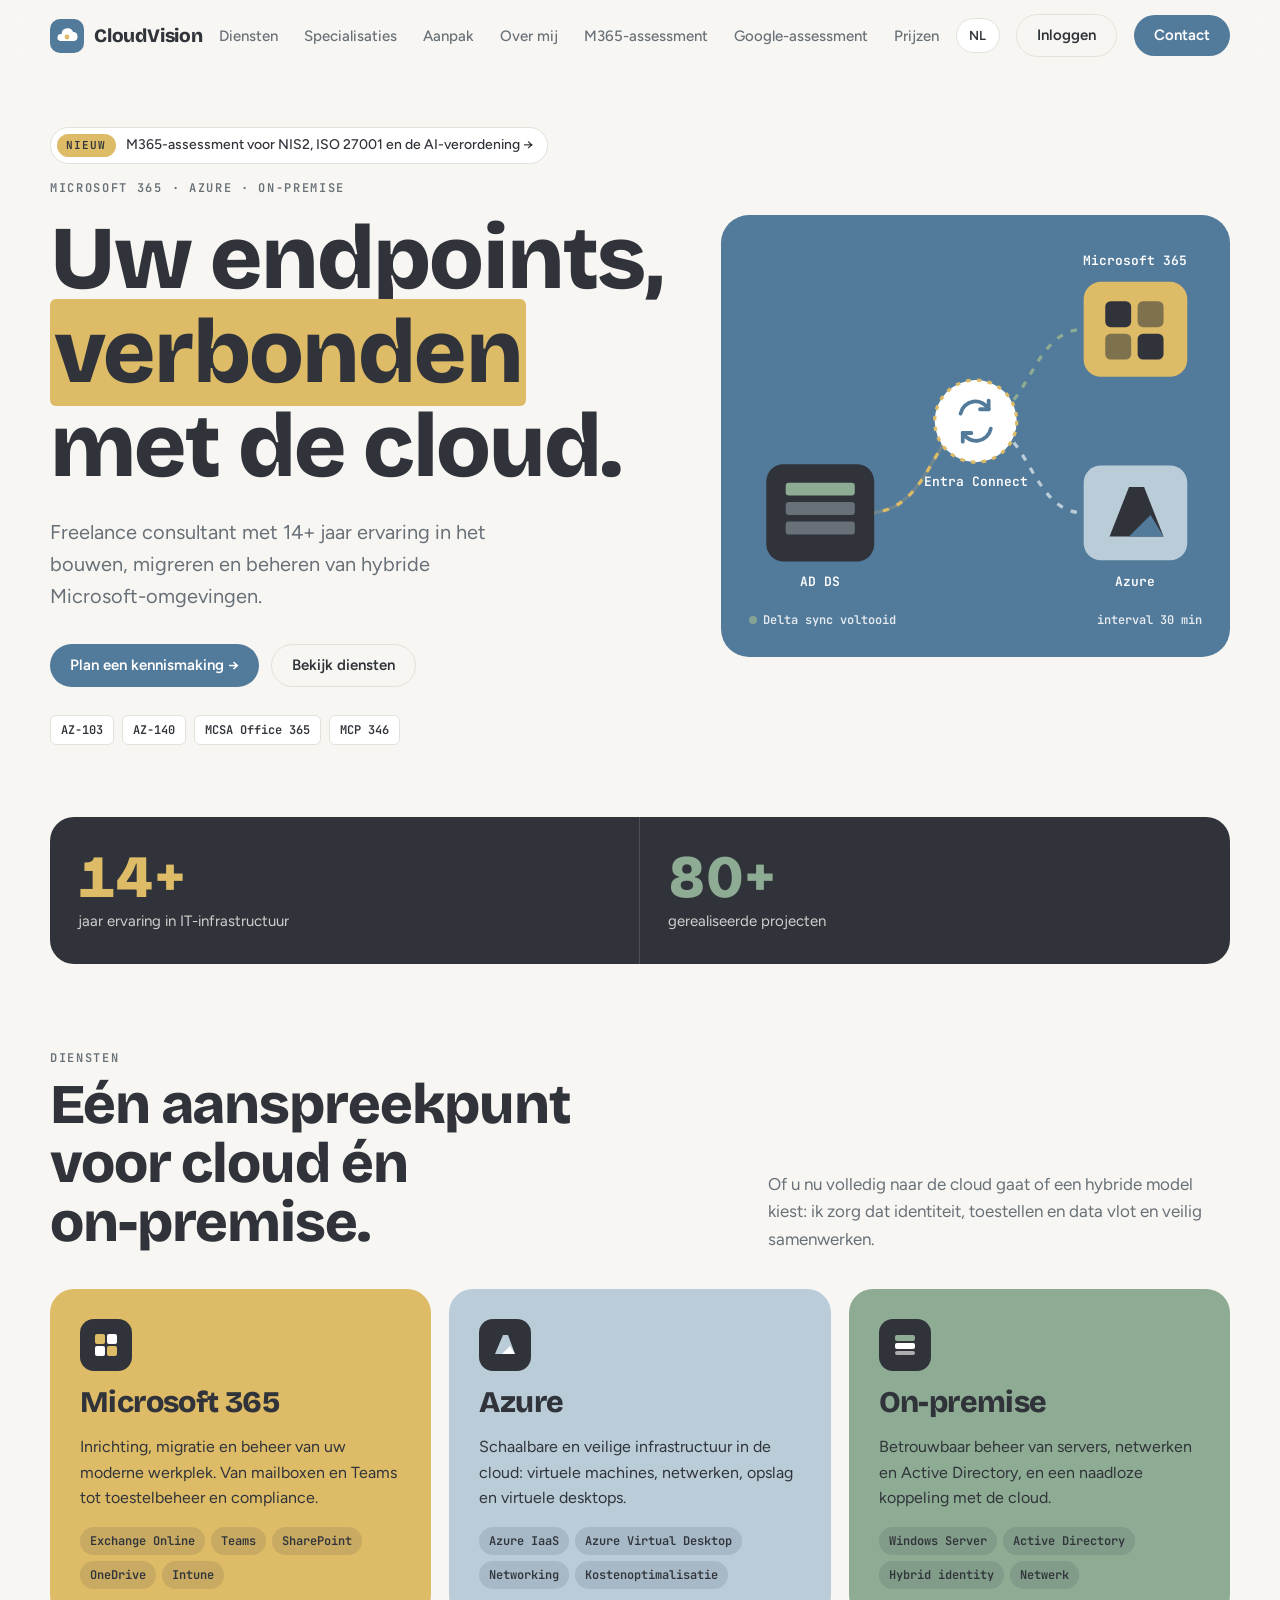
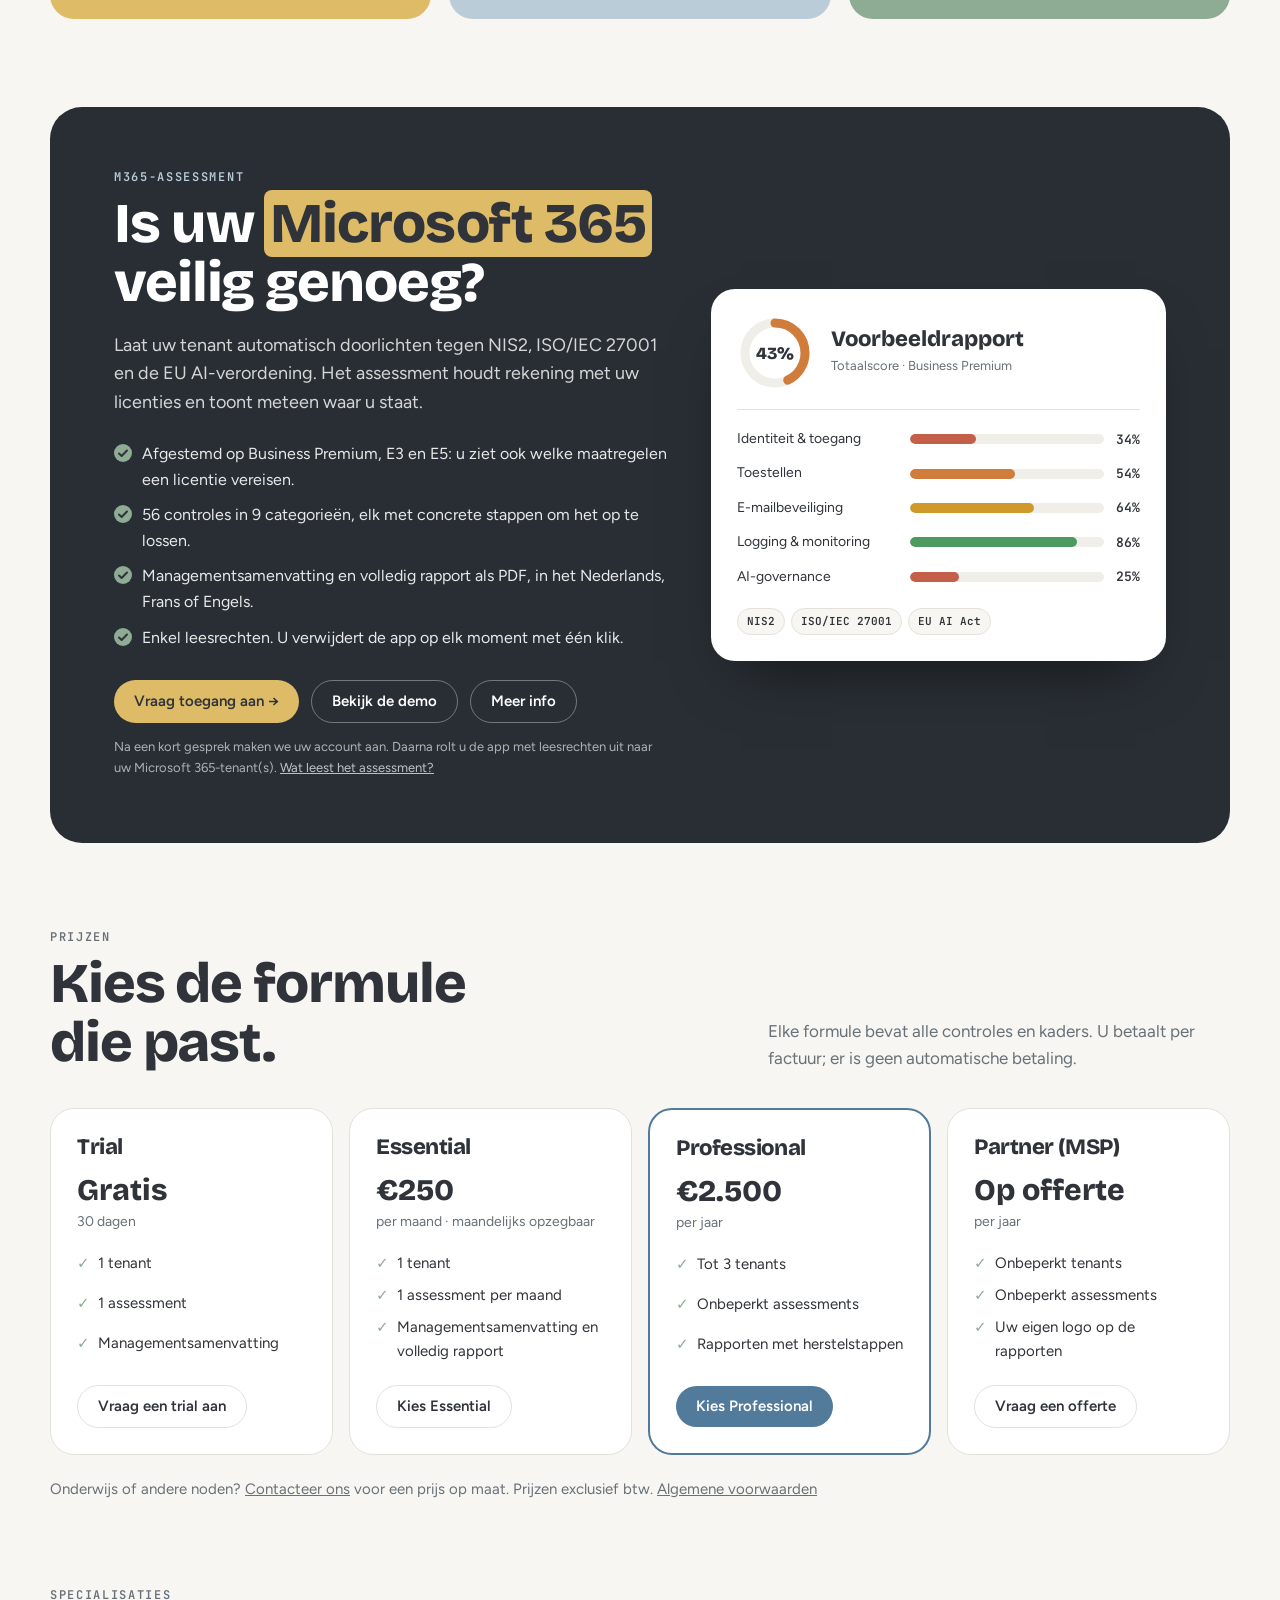
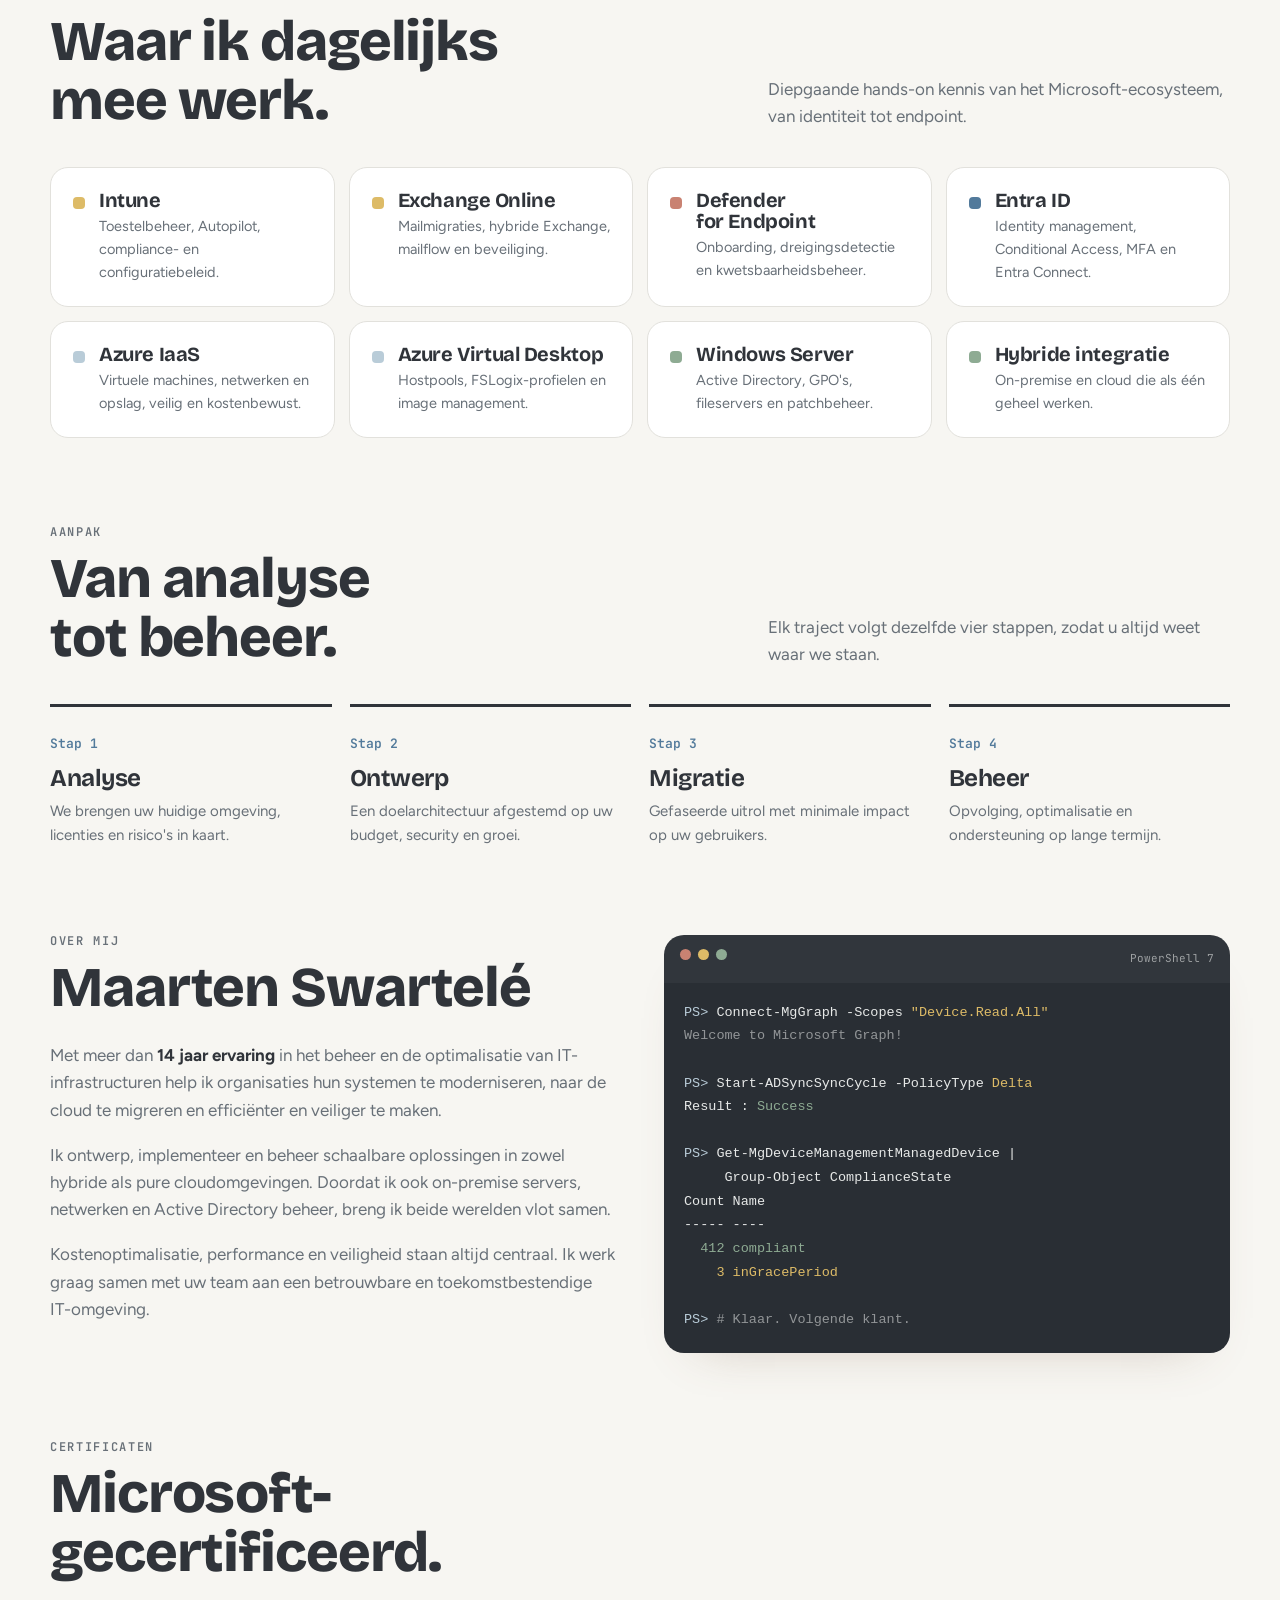
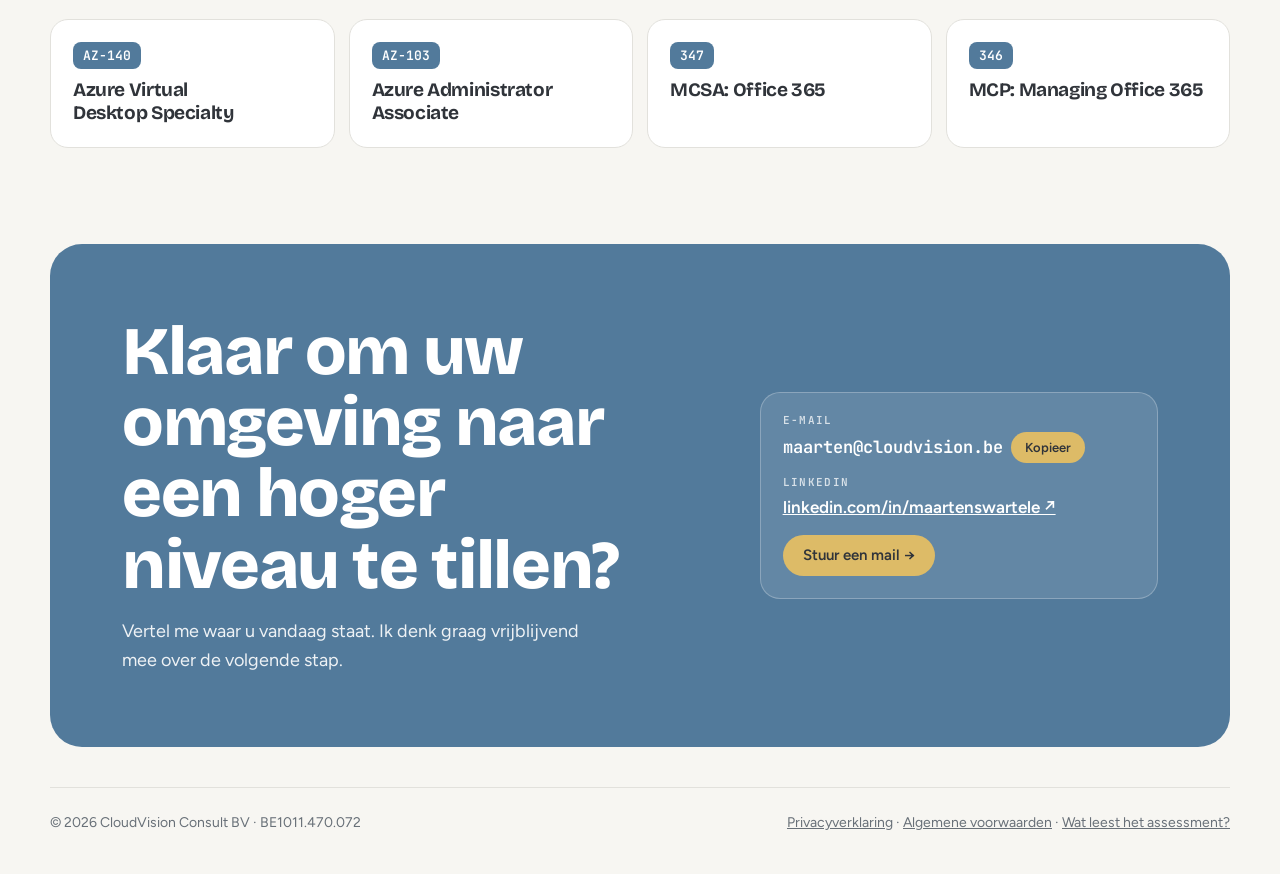
==== commit 33e31977: "M365-assessment product page; menu links to the product pages - m365-assessment.html: what the asses" ====
--- a/index.html
+++ b/index.html
@@ -8,248 +8,7 @@
 <meta name="description" content="CloudVision: freelance consultant voor Microsoft 365, Azure en on-premise omgevingen. 14+ jaar ervaring.">
 <title>CloudVision</title>
 <link rel="stylesheet" href="/fonts/fonts.css">
-<style>
-body{margin:0}
-:root{
-  --ink:#0D1630; --ink-2:#3A4668; --paper:#F4F6FC; --card:#FFFFFF; --line:#DCE1F0;
-  --cobalt:#2946FF; --cobalt-ink:#FFFFFF; --sun:#FFC93D; --mint:#2FD69A; --coral:#FF6647;
-  --term:#0B1126; --term-ink:#CFE0FF;
-  --display:"Bricolage Grotesque", "Segoe UI", system-ui, sans-serif;
-  --body:"Figtree", "Segoe UI", system-ui, sans-serif;
-  --mono:"JetBrains Mono", ui-monospace, Consolas, monospace;
-}
-@media (prefers-color-scheme: dark){
-  :root:not([data-theme="light"]){
-    color-scheme:dark;
-    --ink:#EEF1FF; --ink-2:#A9B3D6; --paper:#0A0F22; --card:#121A36; --line:#243056;
-    --cobalt:#4E66FF; --term:#050817;
-  }
-}
-:root[data-theme="dark"]{
-  color-scheme:dark;
-  --ink:#EEF1FF; --ink-2:#A9B3D6; --paper:#0A0F22; --card:#121A36; --line:#243056;
-  --cobalt:#4E66FF; --term:#050817;
-}
-*{box-sizing:border-box}
-html{scroll-behavior:smooth}
-body{background:var(--paper);color:var(--ink);font:400 17px/1.6 var(--body);padding-inline:clamp(16px,4vw,48px)}
-.wrap{max-width:1180px;margin-inline:auto}
-h1,h2,h3{font-family:var(--display);text-wrap:balance;margin:0;line-height:1.05;letter-spacing:-.02em}
-p{margin:0}
-a{color:inherit}
-:focus-visible{outline:3px solid var(--sun);outline-offset:3px;border-radius:6px}
-.eyebrow{font:600 12px/1 var(--mono);letter-spacing:.14em;text-transform:uppercase;color:var(--ink-2)}
-
-/* nav */
-nav{position:sticky;top:env(safe-area-inset-top,0px);z-index:10;display:flex;align-items:center;justify-content:space-between;gap:16px;padding-block:14px;background:color-mix(in srgb,var(--paper) 88%,transparent);backdrop-filter:blur(10px);margin-inline:calc(-1*clamp(16px,4vw,48px));padding-inline:clamp(16px,4vw,48px)}
-.logo{display:flex;align-items:center;gap:10px;font:800 19px/1 var(--display);text-decoration:none;letter-spacing:-.01em}
-.logo svg{flex:none}
-.links{display:flex;gap:26px;font-weight:500;font-size:15px}
-.links a{text-decoration:none;color:var(--ink-2)}
-.links a:hover{color:var(--ink)}
-.btn{display:inline-flex;align-items:center;gap:8px;font:600 15px/1 var(--body);padding:13px 20px;border-radius:999px;text-decoration:none;border:0;cursor:pointer;transition:transform .15s}
-.btn:hover{transform:translateY(-2px)}
-.btn-main{background:var(--cobalt);color:var(--cobalt-ink)}
-.btn-sun{background:var(--sun);color:#0D1630}
-.btn-ghost{border:1.5px solid var(--line);color:var(--ink);background:transparent}
-@media (max-width:820px){.links{display:none}}
-.language-picker select{appearance:none;background:var(--card);border:1px solid var(--line);border-radius:999px;color:var(--ink);font:600 13px/1 var(--body);padding:10px 12px;cursor:pointer}
-.language-picker select:focus-visible{outline:3px solid var(--sun);outline-offset:3px}
-.sr-only{position:absolute;width:1px;height:1px;padding:0;margin:-1px;overflow:hidden;clip:rect(0,0,0,0);white-space:nowrap;border:0}
-@media (max-width:400px){nav{gap:8px}.logo{gap:7px;font-size:17px}.language-picker select{padding-inline:9px}nav>.btn{padding-inline:12px;font-size:14px}}
-@media (max-width:360px){.logo{font-size:0;gap:0}}
-
-/* hero */
-.hero{display:grid;grid-template-columns:1.1fr .9fr;gap:48px;align-items:center;padding-block:56px 72px}
-.hero h1{font-size:clamp(44px,7vw,92px);font-weight:800}
-.hero h1 .hl{background:linear-gradient(transparent 62%,var(--sun) 62%,var(--sun) 92%,transparent 92%);padding-inline:4px}
-[data-theme="dark"] .hero h1 .hl{color:#0D1630;background:var(--sun);border-radius:6px}
-@media (prefers-color-scheme:dark){:root:not([data-theme="light"]) .hero h1 .hl{color:#0D1630;background:var(--sun);border-radius:6px}}
-.hero .lede{font-size:20px;color:var(--ink-2);max-width:34ch;margin-top:22px}
-.hero .cta{display:flex;flex-wrap:wrap;gap:12px;margin-top:32px}
-.badges{display:flex;flex-wrap:wrap;gap:8px;margin-top:28px}
-.badges span{font:600 12px/1 var(--mono);padding:8px 10px;border-radius:6px;background:var(--card);border:1px solid var(--line)}
-
-/* hybrid map */
-.map{position:relative;background:var(--cobalt);border-radius:28px;padding:28px;color:#fff;overflow:hidden}
-.map svg{width:100%;height:auto;display:block}
-.map .flow{stroke-dasharray:6 8;animation:flow 1.6s linear infinite}
-@keyframes flow{to{stroke-dashoffset:-28}}
-.map-cap{display:flex;justify-content:space-between;gap:12px;font:600 12px/1.3 var(--mono);opacity:.85;margin-top:14px}
-.dot{display:inline-block;width:8px;height:8px;border-radius:50%;background:var(--mint);margin-right:6px;box-shadow:0 0 0 0 var(--mint);animation:pulse 2s infinite}
-@keyframes pulse{0%{box-shadow:0 0 0 0 rgba(47,214,154,.7)}70%{box-shadow:0 0 0 10px rgba(47,214,154,0)}100%{box-shadow:0 0 0 0 rgba(47,214,154,0)}}
-
-/* stats strip */
-.stats{display:grid;grid-template-columns:repeat(2,1fr);gap:0;background:var(--ink);color:var(--paper);border-radius:24px;overflow:hidden}
-.stat{padding:30px 28px;border-right:1px solid color-mix(in srgb,var(--paper) 14%,transparent)}
-.stat:last-child{border-right:0}
-.stat b{display:block;font:800 clamp(40px,5vw,60px)/1 var(--display);font-variant-numeric:tabular-nums}
-.stat:nth-child(1) b{color:var(--sun)} .stat:nth-child(2) b{color:var(--mint)} .stat:nth-child(3) b{color:var(--coral)}
-.stat span{font-size:15px;opacity:.8}
-
-section{padding-block:88px 0}
-.head{display:flex;justify-content:space-between;align-items:end;gap:24px;flex-wrap:wrap;margin-bottom:36px}
-.head h2{font-size:clamp(34px,4.6vw,56px);font-weight:800;max-width:16ch;margin-top:12px}
-.head p{max-width:42ch;color:var(--ink-2)}
-
-/* pillars */
-.pillars{display:grid;grid-template-columns:repeat(3,1fr);gap:18px}
-.pillar{border-radius:24px;padding:30px;display:flex;flex-direction:column;gap:16px;color:#0D1630}
-.pillar.m365{background:var(--sun)}
-.pillar.azure{background:#7FD8FF}
-.pillar.onprem{background:var(--mint)}
-.pillar h3{font-size:30px;font-weight:800}
-.pillar p{font-size:16px}
-.pillar ul{list-style:none;padding:0;margin:auto 0 0;display:flex;flex-wrap:wrap;gap:6px}
-.pillar li{font:600 12px/1 var(--mono);padding:8px 10px;border-radius:999px;background:rgba(13,22,48,.1)}
-.pillar .ico{width:52px;height:52px;border-radius:14px;background:#0D1630;display:grid;place-items:center}
-
-/* terminal + about */
-.about{display:grid;grid-template-columns:1fr 1fr;gap:48px;align-items:start}
-.about .text{display:flex;flex-direction:column;gap:18px;color:var(--ink-2);max-width:60ch}
-.about .text strong{color:var(--ink)}
-.term{background:var(--term);color:var(--term-ink);border-radius:20px;font:400 13.5px/1.75 var(--mono);overflow:hidden;box-shadow:0 30px 60px -30px rgba(41,70,255,.5)}
-.term-bar{display:flex;gap:7px;padding:14px 16px;background:rgba(255,255,255,.04)}
-.term-bar i{width:11px;height:11px;border-radius:50%;background:#FF6647}
-.term-bar i:nth-child(2){background:#FFC93D}.term-bar i:nth-child(3){background:#2FD69A}
-.term-bar em{margin-left:auto;font-style:normal;font-size:11px;opacity:.6}
-.term pre{margin:0;padding:18px 20px 22px;overflow-x:auto;white-space:pre}
-.term .p{color:#7FD8FF}.term .c{color:#FFC93D}.term .ok{color:#2FD69A}.term .d{opacity:.55}
-
-/* specialisations */
-.specs{display:grid;grid-template-columns:repeat(4,1fr);gap:14px}
-.spec{background:var(--card);border:1px solid var(--line);border-radius:18px;padding:22px;display:flex;gap:14px;align-items:flex-start;transition:border-color .2s,transform .2s}
-.spec:hover{border-color:var(--cobalt);transform:translateY(-3px)}
-.spec .sw{flex:none;width:12px;height:12px;border-radius:4px;margin-top:7px}
-.spec h3{font-size:20px;font-weight:700}
-.spec p{font-size:14.5px;color:var(--ink-2);margin-top:4px}
-
-/* process */
-.steps{display:grid;grid-template-columns:repeat(4,1fr);gap:18px;counter-reset:s}
-.step{position:relative;padding-top:22px;border-top:3px solid var(--ink)}
-.step b{font:600 13px/1 var(--mono);color:var(--cobalt)}
-.step h3{font-size:24px;font-weight:700;margin-top:10px}
-.step p{font-size:15px;color:var(--ink-2);margin-top:8px}
-
-/* certs */
-.certs{display:grid;grid-template-columns:repeat(4,1fr);gap:14px}
-.cert{border-radius:18px;padding:22px;background:var(--card);border:1px solid var(--line);display:flex;flex-direction:column;gap:10px}
-.cert code{font:600 13px/1 var(--mono);align-self:flex-start;padding:7px 10px;border-radius:8px;background:var(--cobalt);color:#fff}
-.cert h3{font-size:19px;font-weight:700;line-height:1.2}
-
-/* contact */
-.contact{margin-block:96px 40px;background:var(--cobalt);color:#fff;border-radius:32px;padding:clamp(28px,6vw,72px);display:grid;grid-template-columns:1.2fr .8fr;gap:40px;align-items:center;position:relative;overflow:hidden}
-.contact h2{font-size:clamp(36px,5.4vw,68px);font-weight:800;max-width:14ch}
-.contact p{font-size:18px;opacity:.9;margin-top:16px;max-width:40ch}
-.contact .box{background:rgba(255,255,255,.1);border:1px solid rgba(255,255,255,.25);border-radius:20px;padding:22px;display:flex;flex-direction:column;gap:14px;position:relative}
-.contact .row{display:flex;flex-direction:column;gap:6px}
-.contact .row small{font:600 11px/1 var(--mono);letter-spacing:.12em;text-transform:uppercase;opacity:.75}
-.contact .mail{display:flex;gap:8px;align-items:center;flex-wrap:wrap}
-.contact .mail span{font:600 17px/1.3 var(--mono);word-break:break-all;user-select:all}
-.copy{font:600 13px/1 var(--body);background:var(--sun);color:#0D1630;border:0;border-radius:999px;padding:9px 14px;cursor:pointer}
-.contact a.li{font-weight:600;color:#fff}
-.orb{position:absolute;border-radius:50%;pointer-events:none}
-.orb.a{width:340px;height:340px;right:-120px;top:-140px;background:var(--coral);opacity:.55;filter:blur(10px)}
-.orb.b{width:220px;height:220px;right:180px;bottom:-150px;background:var(--sun);opacity:.45;filter:blur(8px)}
-footer{display:flex;justify-content:space-between;flex-wrap:wrap;gap:12px;padding-block:24px 40px;color:var(--ink-2);font-size:14px;border-top:1px solid var(--line)}
-
-@media (max-width:900px){
-  .hero,.about,.contact{grid-template-columns:1fr}
-  .pillars{grid-template-columns:1fr}
-  .steps,.certs,.specs{grid-template-columns:repeat(2,1fr)}
-}
-@media (max-width:560px){
-  .stats{grid-template-columns:1fr}
-  .stat{border-right:0;border-bottom:1px solid color-mix(in srgb,var(--paper) 14%,transparent)}
-  .steps,.certs,.specs{grid-template-columns:1fr}
-  .hero{padding-block:32px 48px}
-  section{padding-block:64px 0}
-}
-@media (prefers-reduced-motion:reduce){*{animation:none!important;transition:none!important}html{scroll-behavior:auto}}
-</style>
-<style>
-:root,:root[data-theme="dark"],:root:not([data-theme="light"]){
-  color-scheme:light;
-  --ink:#30343A; --ink-2:#687078; --paper:#F7F6F2; --card:#FFFFFF; --line:#E2E1DC;
-  --cobalt:#527A9B; --cobalt-ink:#FFFFFF; --sun:#DDBB67; --mint:#8EAB93; --coral:#C98272;
-  --term:#292E34; --term-ink:#E7E9E8;
-  --sand:#B9CCD8;
-}
-.hero h1 .hl{background:linear-gradient(transparent 62%,var(--sun) 62%,var(--sun) 92%,transparent 92%)}
-:root[data-theme="dark"] .hero h1 .hl,:root:not([data-theme="light"]) .hero h1 .hl{color:var(--ink);background:var(--sun);border-radius:6px}
-.pillar{color:var(--ink)}
-.pillar.azure{background:var(--sand)}
-.pillar .ico{background:var(--ink)}
-.term{box-shadow:0 24px 50px -34px rgba(121,86,63,.32)}
-.term-bar i{background:var(--coral)}
-.term-bar i:nth-child(2){background:var(--sun)}
-.term-bar i:nth-child(3){background:var(--mint)}
-.term .p{color:var(--sand)}
-.term .c{color:var(--sun)}
-.term .ok{color:var(--mint)}
-.copy,.btn-sun{color:var(--ink)}
-.spec .sw[style*="#7FD8FF"]{background:var(--sand)!important}
-.orb{display:none}
-svg [fill="#0D1630"]{fill:var(--ink)!important}
-svg [fill="#2946FF"]{fill:var(--cobalt)!important}
-svg [fill="#FFC93D"]{fill:var(--sun)!important}
-svg [fill="#2FD69A"]{fill:var(--mint)!important}
-svg [fill="#FF6647"]{fill:var(--coral)!important}
-svg [fill="#7FD8FF"]{fill:var(--sand)!important}
-svg [fill="#3A4F9A"]{fill:var(--ink-2)!important}
-svg [stroke="#2946FF"]{stroke:var(--cobalt)!important}
-svg [stroke="#FFC93D"]{stroke:var(--sun)!important}
-svg [stroke="#2FD69A"]{stroke:var(--mint)!important}
-svg [stroke="#7FD8FF"]{stroke:var(--sand)!important}
-</style>
-<style>
-/* M365 assessment */
-.news{display:inline-flex;align-items:center;gap:10px;margin-bottom:18px;padding:6px 14px 6px 6px;border-radius:999px;background:var(--card);border:1px solid var(--line);font-size:14px;font-weight:500;text-decoration:none;color:var(--ink)}
-.news b{font:600 11px/1 var(--mono);letter-spacing:.1em;text-transform:uppercase;background:var(--sun);color:var(--ink);padding:6px 9px;border-radius:999px}
-.news:hover{border-color:var(--cobalt)}
-.assess{display:grid;grid-template-columns:1.1fr .9fr;gap:40px;align-items:center;background:var(--term);color:var(--term-ink);border-radius:32px;padding:clamp(28px,5vw,64px)}
-.assess .eyebrow{color:var(--sand)}
-.assess h2{font-size:clamp(34px,4.6vw,56px);font-weight:800;margin-top:12px;color:#fff;max-width:15ch}
-.assess h2 .hl{background:var(--sun);color:var(--ink);border-radius:8px;padding-inline:6px;white-space:nowrap}
-.assess .intro{font-size:18px;margin-top:18px;max-width:46ch;opacity:.9}
-.assess ul{list-style:none;padding:0;margin:24px 0 0;display:grid;gap:10px;font-size:16px}
-.assess li{display:flex;gap:10px;align-items:flex-start}
-.assess li::before{content:"";flex:none;width:18px;height:18px;margin-top:3px;border-radius:50%;background:var(--mint) url("data:image/svg+xml,%3Csvg xmlns='http://www.w3.org/2000/svg' viewBox='0 0 18 18'%3E%3Cpath d='M5 9.5l2.6 2.5L13 6.5' fill='none' stroke='%2330343A' stroke-width='2' stroke-linecap='round' stroke-linejoin='round'/%3E%3C/svg%3E") center/18px no-repeat}
-.assess .cta{display:flex;flex-wrap:wrap;gap:12px;margin-top:30px}
-.assess .btn-ghost{color:#fff;border-color:rgba(255,255,255,.35)}
-.assess .note{font-size:13px;opacity:.7;margin-top:14px}
-.preview{background:var(--card);color:var(--ink);border-radius:24px;padding:26px;box-shadow:0 30px 60px -30px rgba(0,0,0,.6)}
-.preview .top{display:flex;align-items:center;gap:18px;padding-bottom:18px;border-bottom:1px solid var(--line)}
-.preview .top strong{display:block;font:800 22px/1.1 var(--display)}
-.preview .top span{font-size:13px;color:var(--ink-2)}
-.preview .bars{display:grid;gap:12px;margin-top:18px;font-size:14px}
-.preview .bar{display:grid;grid-template-columns:1fr 1.2fr auto;gap:12px;align-items:center}
-.preview .track{height:10px;border-radius:99px;background:#EFEEE9;overflow:hidden}
-.preview .track i{display:block;height:100%;border-radius:99px}
-.preview .bar b{font:600 13px/1 var(--mono)}
-.preview .tags{display:flex;flex-wrap:wrap;gap:6px;margin-top:20px}
-.preview .tags span{font:600 11px/1 var(--mono);padding:7px 9px;border-radius:999px;background:var(--paper);border:1px solid var(--line)}
-@media (max-width:900px){.assess{grid-template-columns:1fr}}
-/* Pricing */
-.plans{display:grid;grid-template-columns:repeat(4,1fr);gap:16px;margin-top:36px}
-.plan{display:flex;flex-direction:column;background:var(--card);border:1px solid var(--line);border-radius:24px;padding:26px}
-.plan.featured{border:2px solid var(--cobalt)}
-.plan.demo{background:color-mix(in srgb,var(--sand) 18%,var(--card));border:1.5px dashed color-mix(in srgb,var(--cobalt) 45%,var(--line))}
-.plan.demo{position:relative}
-.plan.demo .eyebrow{position:absolute;top:-7px;left:20px;padding:0 8px;background:var(--paper);color:var(--cobalt)}
-.plan.demo li::before{content:"→";color:var(--cobalt)}
-.plan.demo .btn{background:var(--card)}
-.plan h3{font:800 22px/1.1 var(--display)}
-.plan .price{font:800 30px/1.1 var(--display);margin-top:14px}
-.plan .per{font-size:14px;color:var(--ink-2);margin-top:4px}
-.plan ul{list-style:none;padding:0;margin:18px 0 22px;display:grid;gap:8px;font-size:15px;flex:1}
-.plan li{display:flex;gap:8px}
-.plan li::before{content:"✓";color:var(--mint);font-weight:700}
-.plan .btn{align-self:flex-start}
-.plans-note{margin-top:22px;font-size:15px;color:var(--ink-2)}
-@media (max-width:1000px){.plans{grid-template-columns:repeat(2,1fr)}}
-@media (max-width:560px){.plans{grid-template-columns:1fr}}
-</style>
+<link rel="stylesheet" href="/site.css">
 </head>
 <body>
 <div class="wrap">
@@ -263,7 +22,8 @@
     <a href="#specialisaties">Specialisaties</a>
     <a href="#aanpak">Aanpak</a>
     <a href="#over">Over mij</a>
-    <a href="#assessment">M365-assessment</a>
+    <a href="/m365-assessment.html" data-app-link>M365-assessment</a>
+    <a href="https://gws.cloudvision.be/product" data-app-link>Google-assessment</a>
     <a href="#prijzen">Prijzen</a>
   </div>
   <label class="language-picker"><span id="language-label" class="sr-only">Taal</span><select id="language-select" aria-labelledby="language-label"><option value="nl" selected>NL</option><option value="fr">FR</option><option value="en">EN</option></select></label>
@@ -378,6 +138,7 @@
       <div class="cta">
         <a class="btn btn-sun" href="https://portal.cloudvision.be/request-access" data-app-link>Vraag toegang aan →</a>
         <a class="btn btn-ghost" href="https://portal.cloudvision.be/demo" data-app-link>Bekijk de demo</a>
+        <a class="btn btn-ghost" href="/m365-assessment.html" data-app-link>Meer info</a>
       </div>
       <p class="note">Na een kort gesprek maken we uw account aan. Daarna rolt u de app met leesrechten uit naar uw Microsoft 365-tenant(s). <a href="/permissions.html" data-app-link style="color:#fff">Wat leest het assessment?</a></p>
     </div>
@@ -404,11 +165,10 @@
     <p>Elke formule bevat alle controles en kaders. U betaalt per factuur; er is geen automatische betaling.</p>
   </div>
   <div class="plans">
-    <article class="plan demo">
-      <p class="eyebrow">Probeer meteen</p>
-      <h3>Demo</h3><p class="price">Gratis</p><p class="per">meteen, zonder account</p>
-      <ul><li>Voorbeeldorganisatie met echte resultaten</li><li>Alle controles, kaders en rapporten</li><li>Geen account of tenant nodig</li></ul>
-      <a class="btn btn-ghost" href="https://portal.cloudvision.be/demo" data-app-link>Open de demo →</a>
+    <article class="plan">
+      <h3>Trial</h3><p class="price">Gratis</p><p class="per">30 dagen</p>
+      <ul><li>1 tenant</li><li>1 assessment</li><li>Managementsamenvatting</li></ul>
+      <a class="btn btn-ghost" href="https://portal.cloudvision.be/request-access?plan=trial" data-app-link>Vraag een trial aan</a>
     </article>
     <article class="plan">
       <h3>Essential</h3><p class="price">€250</p><p class="per">per maand · maandelijks opzegbaar</p>
--- a/site.css
+++ b/site.css
@@ -0,0 +1,246 @@
+/* CloudVision website: shared by index.html and the product pages. */
+body{margin:0}
+:root{
+  --ink:#0D1630; --ink-2:#3A4668; --paper:#F4F6FC; --card:#FFFFFF; --line:#DCE1F0;
+  --cobalt:#2946FF; --cobalt-ink:#FFFFFF; --sun:#FFC93D; --mint:#2FD69A; --coral:#FF6647;
+  --term:#0B1126; --term-ink:#CFE0FF;
+  --display:"Bricolage Grotesque", "Segoe UI", system-ui, sans-serif;
+  --body:"Figtree", "Segoe UI", system-ui, sans-serif;
+  --mono:"JetBrains Mono", ui-monospace, Consolas, monospace;
+}
+@media (prefers-color-scheme: dark){
+  :root:not([data-theme="light"]){
+    color-scheme:dark;
+    --ink:#EEF1FF; --ink-2:#A9B3D6; --paper:#0A0F22; --card:#121A36; --line:#243056;
+    --cobalt:#4E66FF; --term:#050817;
+  }
+}
+:root[data-theme="dark"]{
+  color-scheme:dark;
+  --ink:#EEF1FF; --ink-2:#A9B3D6; --paper:#0A0F22; --card:#121A36; --line:#243056;
+  --cobalt:#4E66FF; --term:#050817;
+}
+*{box-sizing:border-box}
+html{scroll-behavior:smooth}
+body{background:var(--paper);color:var(--ink);font:400 17px/1.6 var(--body);padding-inline:clamp(16px,4vw,48px)}
+.wrap{max-width:1180px;margin-inline:auto}
+h1,h2,h3{font-family:var(--display);text-wrap:balance;margin:0;line-height:1.05;letter-spacing:-.02em}
+p{margin:0}
+a{color:inherit}
+:focus-visible{outline:3px solid var(--sun);outline-offset:3px;border-radius:6px}
+.eyebrow{font:600 12px/1 var(--mono);letter-spacing:.14em;text-transform:uppercase;color:var(--ink-2)}
+
+/* nav */
+nav{position:sticky;top:env(safe-area-inset-top,0px);z-index:10;display:flex;align-items:center;justify-content:space-between;gap:16px;padding-block:14px;background:color-mix(in srgb,var(--paper) 88%,transparent);backdrop-filter:blur(10px);margin-inline:calc(-1*clamp(16px,4vw,48px));padding-inline:clamp(16px,4vw,48px)}
+.logo{display:flex;align-items:center;gap:10px;font:800 19px/1 var(--display);text-decoration:none;letter-spacing:-.01em}
+.logo svg{flex:none}
+.links{display:flex;gap:26px;font-weight:500;font-size:15px}
+.links a{text-decoration:none;color:var(--ink-2)}
+.links a:hover{color:var(--ink)}
+.btn{display:inline-flex;align-items:center;gap:8px;font:600 15px/1 var(--body);padding:13px 20px;border-radius:999px;text-decoration:none;border:0;cursor:pointer;transition:transform .15s}
+.btn:hover{transform:translateY(-2px)}
+.btn-main{background:var(--cobalt);color:var(--cobalt-ink)}
+.btn-sun{background:var(--sun);color:#0D1630}
+.btn-ghost{border:1.5px solid var(--line);color:var(--ink);background:transparent}
+.links a{white-space:nowrap}
+@media (max-width:1240px){.links{gap:16px;font-size:14px}}
+nav>.btn{white-space:nowrap}
+@media (max-width:1140px){.links{display:none}.language-picker{margin-left:auto}}
+.language-picker select{appearance:none;background:var(--card);border:1px solid var(--line);border-radius:999px;color:var(--ink);font:600 13px/1 var(--body);padding:10px 12px;cursor:pointer}
+.language-picker select:focus-visible{outline:3px solid var(--sun);outline-offset:3px}
+.sr-only{position:absolute;width:1px;height:1px;padding:0;margin:-1px;overflow:hidden;clip:rect(0,0,0,0);white-space:nowrap;border:0}
+@media (max-width:400px){nav{gap:8px}.logo{gap:7px;font-size:17px}.language-picker select{padding-inline:9px}nav>.btn{padding-inline:12px;font-size:14px}}
+@media (max-width:360px){.logo{font-size:0;gap:0}}
+
+/* hero */
+.hero{display:grid;grid-template-columns:1.1fr .9fr;gap:48px;align-items:center;padding-block:56px 72px}
+.hero h1{font-size:clamp(44px,7vw,92px);font-weight:800}
+.hero h1 .hl{background:linear-gradient(transparent 62%,var(--sun) 62%,var(--sun) 92%,transparent 92%);padding-inline:4px}
+[data-theme="dark"] .hero h1 .hl{color:#0D1630;background:var(--sun);border-radius:6px}
+@media (prefers-color-scheme:dark){:root:not([data-theme="light"]) .hero h1 .hl{color:#0D1630;background:var(--sun);border-radius:6px}}
+.hero .lede{font-size:20px;color:var(--ink-2);max-width:34ch;margin-top:22px}
+.hero .cta{display:flex;flex-wrap:wrap;gap:12px;margin-top:32px}
+.badges{display:flex;flex-wrap:wrap;gap:8px;margin-top:28px}
+.badges span{font:600 12px/1 var(--mono);padding:8px 10px;border-radius:6px;background:var(--card);border:1px solid var(--line)}
+
+/* hybrid map */
+.map{position:relative;background:var(--cobalt);border-radius:28px;padding:28px;color:#fff;overflow:hidden}
+.map svg{width:100%;height:auto;display:block}
+.map .flow{stroke-dasharray:6 8;animation:flow 1.6s linear infinite}
+@keyframes flow{to{stroke-dashoffset:-28}}
+.map-cap{display:flex;justify-content:space-between;gap:12px;font:600 12px/1.3 var(--mono);opacity:.85;margin-top:14px}
+.dot{display:inline-block;width:8px;height:8px;border-radius:50%;background:var(--mint);margin-right:6px;box-shadow:0 0 0 0 var(--mint);animation:pulse 2s infinite}
+@keyframes pulse{0%{box-shadow:0 0 0 0 rgba(47,214,154,.7)}70%{box-shadow:0 0 0 10px rgba(47,214,154,0)}100%{box-shadow:0 0 0 0 rgba(47,214,154,0)}}
+
+/* stats strip */
+.stats{display:grid;grid-template-columns:repeat(2,1fr);gap:0;background:var(--ink);color:var(--paper);border-radius:24px;overflow:hidden}
+.stat{padding:30px 28px;border-right:1px solid color-mix(in srgb,var(--paper) 14%,transparent)}
+.stat:last-child{border-right:0}
+.stat b{display:block;font:800 clamp(40px,5vw,60px)/1 var(--display);font-variant-numeric:tabular-nums}
+.stat:nth-child(1) b{color:var(--sun)} .stat:nth-child(2) b{color:var(--mint)} .stat:nth-child(3) b{color:var(--coral)}
+.stat span{font-size:15px;opacity:.8}
+
+section{padding-block:88px 0}
+.head{display:flex;justify-content:space-between;align-items:end;gap:24px;flex-wrap:wrap;margin-bottom:36px}
+.head h2{font-size:clamp(34px,4.6vw,56px);font-weight:800;max-width:16ch;margin-top:12px}
+.head p{max-width:42ch;color:var(--ink-2)}
+
+/* pillars */
+.pillars{display:grid;grid-template-columns:repeat(3,1fr);gap:18px}
+.pillar{border-radius:24px;padding:30px;display:flex;flex-direction:column;gap:16px;color:#0D1630}
+.pillar.m365{background:var(--sun)}
+.pillar.azure{background:#7FD8FF}
+.pillar.onprem{background:var(--mint)}
+.pillar h3{font-size:30px;font-weight:800}
+.pillar p{font-size:16px}
+.pillar ul{list-style:none;padding:0;margin:auto 0 0;display:flex;flex-wrap:wrap;gap:6px}
+.pillar li{font:600 12px/1 var(--mono);padding:8px 10px;border-radius:999px;background:rgba(13,22,48,.1)}
+.pillar .ico{width:52px;height:52px;border-radius:14px;background:#0D1630;display:grid;place-items:center}
+
+/* terminal + about */
+.about{display:grid;grid-template-columns:1fr 1fr;gap:48px;align-items:start}
+.about .text{display:flex;flex-direction:column;gap:18px;color:var(--ink-2);max-width:60ch}
+.about .text strong{color:var(--ink)}
+.term{background:var(--term);color:var(--term-ink);border-radius:20px;font:400 13.5px/1.75 var(--mono);overflow:hidden;box-shadow:0 30px 60px -30px rgba(41,70,255,.5)}
+.term-bar{display:flex;gap:7px;padding:14px 16px;background:rgba(255,255,255,.04)}
+.term-bar i{width:11px;height:11px;border-radius:50%;background:#FF6647}
+.term-bar i:nth-child(2){background:#FFC93D}.term-bar i:nth-child(3){background:#2FD69A}
+.term-bar em{margin-left:auto;font-style:normal;font-size:11px;opacity:.6}
+.term pre{margin:0;padding:18px 20px 22px;overflow-x:auto;white-space:pre}
+.term .p{color:#7FD8FF}.term .c{color:#FFC93D}.term .ok{color:#2FD69A}.term .d{opacity:.55}
+
+/* specialisations */
+.specs{display:grid;grid-template-columns:repeat(4,1fr);gap:14px}
+.spec{background:var(--card);border:1px solid var(--line);border-radius:18px;padding:22px;display:flex;gap:14px;align-items:flex-start;transition:border-color .2s,transform .2s}
+.spec:hover{border-color:var(--cobalt);transform:translateY(-3px)}
+.spec .sw{flex:none;width:12px;height:12px;border-radius:4px;margin-top:7px}
+.spec h3{font-size:20px;font-weight:700}
+.spec p{font-size:14.5px;color:var(--ink-2);margin-top:4px}
+
+/* process */
+.steps{display:grid;grid-template-columns:repeat(4,1fr);gap:18px;counter-reset:s}
+.step{position:relative;padding-top:22px;border-top:3px solid var(--ink)}
+.step b{font:600 13px/1 var(--mono);color:var(--cobalt)}
+.step h3{font-size:24px;font-weight:700;margin-top:10px}
+.step p{font-size:15px;color:var(--ink-2);margin-top:8px}
+
+/* certs */
+.certs{display:grid;grid-template-columns:repeat(4,1fr);gap:14px}
+.cert{border-radius:18px;padding:22px;background:var(--card);border:1px solid var(--line);display:flex;flex-direction:column;gap:10px}
+.cert code{font:600 13px/1 var(--mono);align-self:flex-start;padding:7px 10px;border-radius:8px;background:var(--cobalt);color:#fff}
+.cert h3{font-size:19px;font-weight:700;line-height:1.2}
+
+/* contact */
+.contact{margin-block:96px 40px;background:var(--cobalt);color:#fff;border-radius:32px;padding:clamp(28px,6vw,72px);display:grid;grid-template-columns:1.2fr .8fr;gap:40px;align-items:center;position:relative;overflow:hidden}
+.contact h2{font-size:clamp(36px,5.4vw,68px);font-weight:800;max-width:14ch}
+.contact p{font-size:18px;opacity:.9;margin-top:16px;max-width:40ch}
+.contact .box{background:rgba(255,255,255,.1);border:1px solid rgba(255,255,255,.25);border-radius:20px;padding:22px;display:flex;flex-direction:column;gap:14px;position:relative}
+.contact .row{display:flex;flex-direction:column;gap:6px}
+.contact .row small{font:600 11px/1 var(--mono);letter-spacing:.12em;text-transform:uppercase;opacity:.75}
+.contact .mail{display:flex;gap:8px;align-items:center;flex-wrap:wrap}
+.contact .mail span{font:600 17px/1.3 var(--mono);word-break:break-all;user-select:all}
+.copy{font:600 13px/1 var(--body);background:var(--sun);color:#0D1630;border:0;border-radius:999px;padding:9px 14px;cursor:pointer}
+.contact a.li{font-weight:600;color:#fff}
+.orb{position:absolute;border-radius:50%;pointer-events:none}
+.orb.a{width:340px;height:340px;right:-120px;top:-140px;background:var(--coral);opacity:.55;filter:blur(10px)}
+.orb.b{width:220px;height:220px;right:180px;bottom:-150px;background:var(--sun);opacity:.45;filter:blur(8px)}
+footer{display:flex;justify-content:space-between;flex-wrap:wrap;gap:12px;padding-block:24px 40px;color:var(--ink-2);font-size:14px;border-top:1px solid var(--line)}
+
+@media (max-width:900px){
+  .hero,.about,.contact{grid-template-columns:1fr}
+  .pillars{grid-template-columns:1fr}
+  .steps,.certs,.specs{grid-template-columns:repeat(2,1fr)}
+}
+@media (max-width:560px){
+  .stats{grid-template-columns:1fr}
+  .stat{border-right:0;border-bottom:1px solid color-mix(in srgb,var(--paper) 14%,transparent)}
+  .steps,.certs,.specs{grid-template-columns:1fr}
+  .hero{padding-block:32px 48px}
+  section{padding-block:64px 0}
+}
+@media (prefers-reduced-motion:reduce){*{animation:none!important;transition:none!important}html{scroll-behavior:auto}}
+
+:root,:root[data-theme="dark"],:root:not([data-theme="light"]){
+  color-scheme:light;
+  --ink:#30343A; --ink-2:#687078; --paper:#F7F6F2; --card:#FFFFFF; --line:#E2E1DC;
+  --cobalt:#527A9B; --cobalt-ink:#FFFFFF; --sun:#DDBB67; --mint:#8EAB93; --coral:#C98272;
+  --term:#292E34; --term-ink:#E7E9E8;
+  --sand:#B9CCD8;
+}
+.hero h1 .hl{background:linear-gradient(transparent 62%,var(--sun) 62%,var(--sun) 92%,transparent 92%)}
+:root[data-theme="dark"] .hero h1 .hl,:root:not([data-theme="light"]) .hero h1 .hl{color:var(--ink);background:var(--sun);border-radius:6px}
+.pillar{color:var(--ink)}
+.pillar.azure{background:var(--sand)}
+.pillar .ico{background:var(--ink)}
+.term{box-shadow:0 24px 50px -34px rgba(121,86,63,.32)}
+.term-bar i{background:var(--coral)}
+.term-bar i:nth-child(2){background:var(--sun)}
+.term-bar i:nth-child(3){background:var(--mint)}
+.term .p{color:var(--sand)}
+.term .c{color:var(--sun)}
+.term .ok{color:var(--mint)}
+.copy,.btn-sun{color:var(--ink)}
+.spec .sw[style*="#7FD8FF"]{background:var(--sand)!important}
+.orb{display:none}
+svg [fill="#0D1630"]{fill:var(--ink)!important}
+svg [fill="#2946FF"]{fill:var(--cobalt)!important}
+svg [fill="#FFC93D"]{fill:var(--sun)!important}
+svg [fill="#2FD69A"]{fill:var(--mint)!important}
+svg [fill="#FF6647"]{fill:var(--coral)!important}
+svg [fill="#7FD8FF"]{fill:var(--sand)!important}
+svg [fill="#3A4F9A"]{fill:var(--ink-2)!important}
+svg [stroke="#2946FF"]{stroke:var(--cobalt)!important}
+svg [stroke="#FFC93D"]{stroke:var(--sun)!important}
+svg [stroke="#2FD69A"]{stroke:var(--mint)!important}
+svg [stroke="#7FD8FF"]{stroke:var(--sand)!important}
+
+/* M365 assessment */
+.news{display:inline-flex;align-items:center;gap:10px;margin-bottom:18px;padding:6px 14px 6px 6px;border-radius:999px;background:var(--card);border:1px solid var(--line);font-size:14px;font-weight:500;text-decoration:none;color:var(--ink)}
+.news b{font:600 11px/1 var(--mono);letter-spacing:.1em;text-transform:uppercase;background:var(--sun);color:var(--ink);padding:6px 9px;border-radius:999px}
+.news:hover{border-color:var(--cobalt)}
+.assess{display:grid;grid-template-columns:1.1fr .9fr;gap:40px;align-items:center;background:var(--term);color:var(--term-ink);border-radius:32px;padding:clamp(28px,5vw,64px)}
+.assess .eyebrow{color:var(--sand)}
+.assess h2{font-size:clamp(34px,4.6vw,56px);font-weight:800;margin-top:12px;color:#fff;max-width:15ch}
+.assess h2 .hl{background:var(--sun);color:var(--ink);border-radius:8px;padding-inline:6px;white-space:nowrap}
+.assess .intro{font-size:18px;margin-top:18px;max-width:46ch;opacity:.9}
+.assess ul{list-style:none;padding:0;margin:24px 0 0;display:grid;gap:10px;font-size:16px}
+.assess li{display:flex;gap:10px;align-items:flex-start}
+.assess li::before{content:"";flex:none;width:18px;height:18px;margin-top:3px;border-radius:50%;background:var(--mint) url("data:image/svg+xml,%3Csvg xmlns='http://www.w3.org/2000/svg' viewBox='0 0 18 18'%3E%3Cpath d='M5 9.5l2.6 2.5L13 6.5' fill='none' stroke='%2330343A' stroke-width='2' stroke-linecap='round' stroke-linejoin='round'/%3E%3C/svg%3E") center/18px no-repeat}
+.assess .cta{display:flex;flex-wrap:wrap;gap:12px;margin-top:30px}
+.assess .btn-ghost{color:#fff;border-color:rgba(255,255,255,.35)}
+.assess .note{font-size:13px;opacity:.7;margin-top:14px}
+.preview{background:var(--card);color:var(--ink);border-radius:24px;padding:26px;box-shadow:0 30px 60px -30px rgba(0,0,0,.6)}
+.preview .top{display:flex;align-items:center;gap:18px;padding-bottom:18px;border-bottom:1px solid var(--line)}
+.preview .top strong{display:block;font:800 22px/1.1 var(--display)}
+.preview .top span{font-size:13px;color:var(--ink-2)}
+.preview .bars{display:grid;gap:12px;margin-top:18px;font-size:14px}
+.preview .bar{display:grid;grid-template-columns:1fr 1.2fr auto;gap:12px;align-items:center}
+.preview .track{height:10px;border-radius:99px;background:#EFEEE9;overflow:hidden}
+.preview .track i{display:block;height:100%;border-radius:99px}
+.preview .bar b{font:600 13px/1 var(--mono)}
+.preview .tags{display:flex;flex-wrap:wrap;gap:6px;margin-top:20px}
+.preview .tags span{font:600 11px/1 var(--mono);padding:7px 9px;border-radius:999px;background:var(--paper);border:1px solid var(--line)}
+@media (max-width:900px){.assess{grid-template-columns:1fr}}
+/* Pricing */
+.plans{display:grid;grid-template-columns:repeat(4,1fr);gap:16px;margin-top:36px}
+.plan{display:flex;flex-direction:column;background:var(--card);border:1px solid var(--line);border-radius:24px;padding:26px}
+.plan.featured{border:2px solid var(--cobalt)}
+.plan h3{font:800 22px/1.1 var(--display)}
+.plan .price{font:800 30px/1.1 var(--display);margin-top:14px}
+.plan .per{font-size:14px;color:var(--ink-2);margin-top:4px}
+.plan ul{list-style:none;padding:0;margin:18px 0 22px;display:grid;gap:8px;font-size:15px;flex:1}
+.plan li{display:flex;gap:8px}
+.plan li::before{content:"✓";color:var(--mint);font-weight:700}
+.plan .btn{align-self:flex-start}
+.plans-note{margin-top:22px;font-size:15px;color:var(--ink-2)}
+@media (max-width:1000px){.plans{grid-template-columns:repeat(2,1fr)}}
+@media (max-width:560px){.plans{grid-template-columns:1fr}}
+
+/* product pages (m365-assessment.html) */
+.product-stats{grid-template-columns:repeat(3,1fr)}
+.product-specs{grid-template-columns:repeat(3,1fr)}
+.product-note{font-size:14px;color:var(--ink-2);margin-top:16px}
+.contact .btn-ghost.product-ghost{color:#fff;border-color:rgba(255,255,255,.45);justify-content:center}
+.contact .box .btn-sun{justify-content:center}
+@media (max-width:1000px){.product-specs{grid-template-columns:repeat(2,1fr)}}
+@media (max-width:640px){.product-stats,.product-specs{grid-template-columns:1fr}.product-stats .stat{border-right:0;border-bottom:1px solid color-mix(in srgb,var(--paper) 14%,transparent)}}
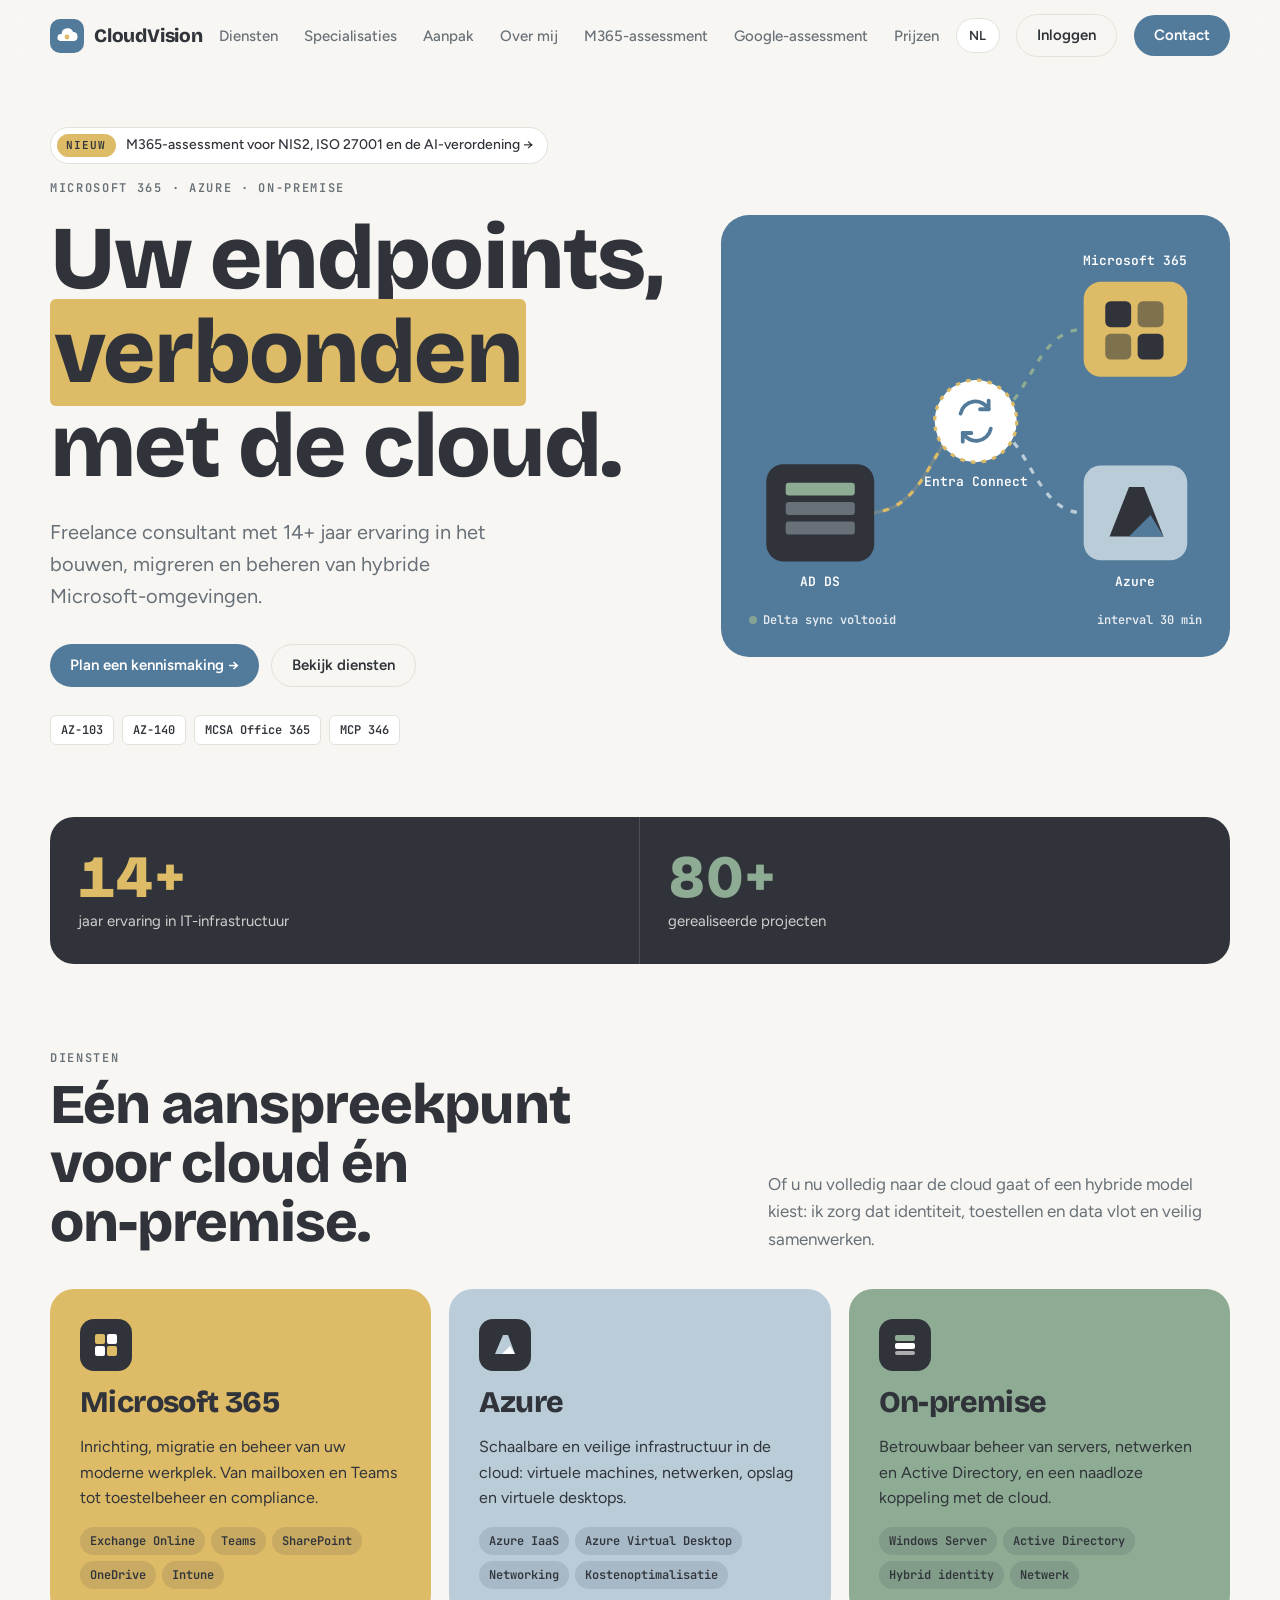
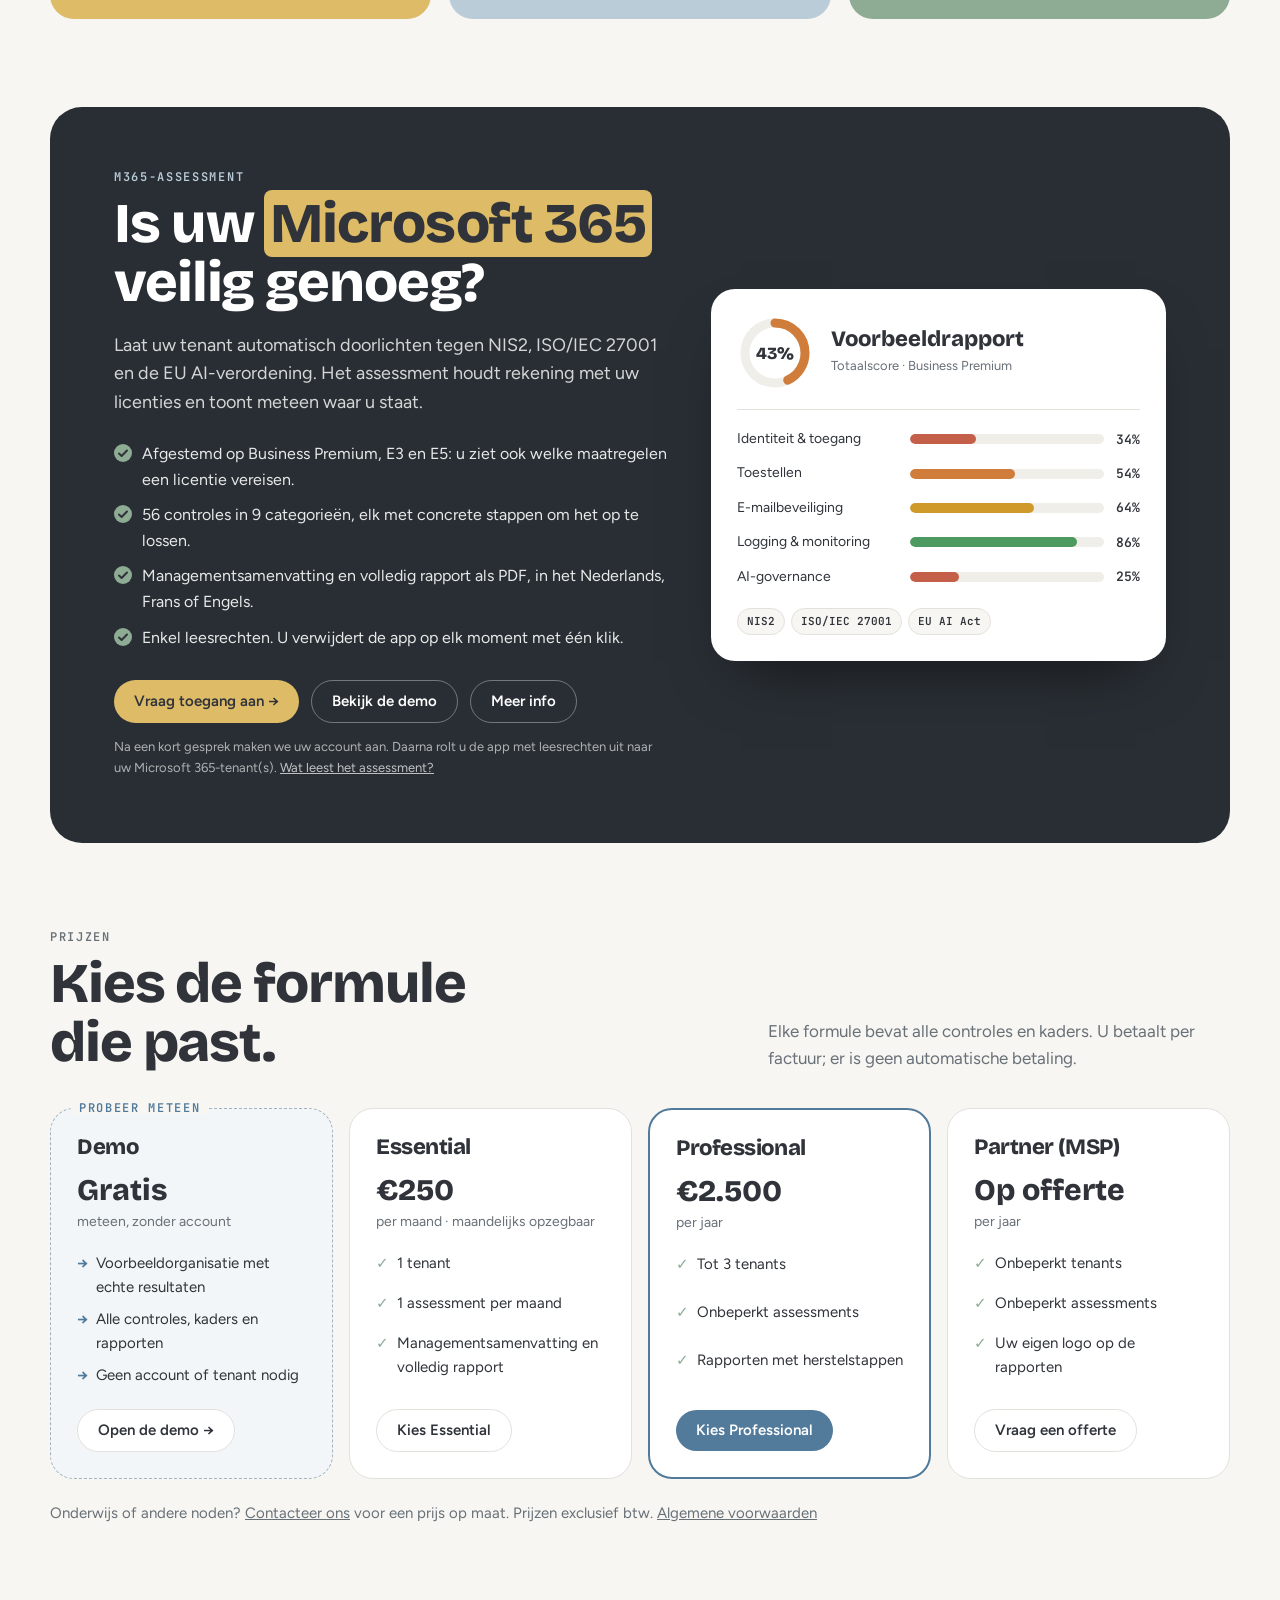
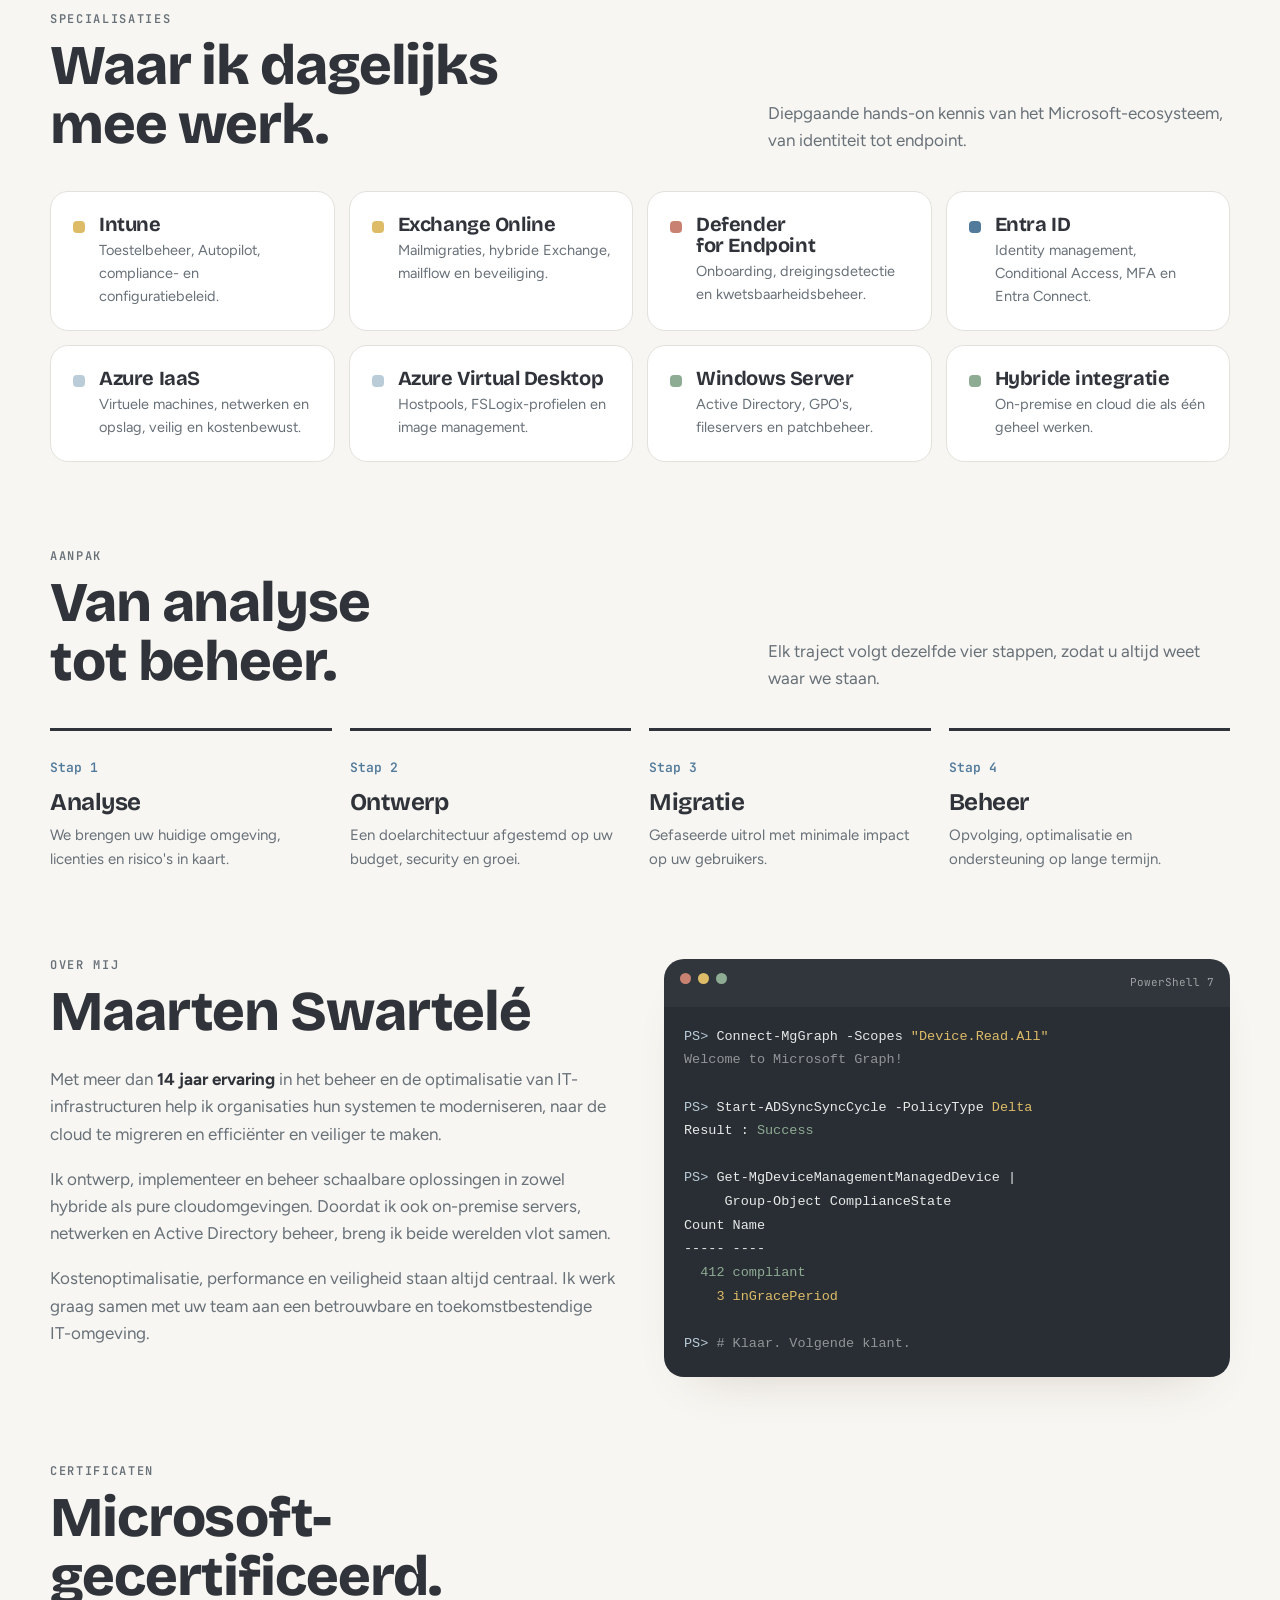
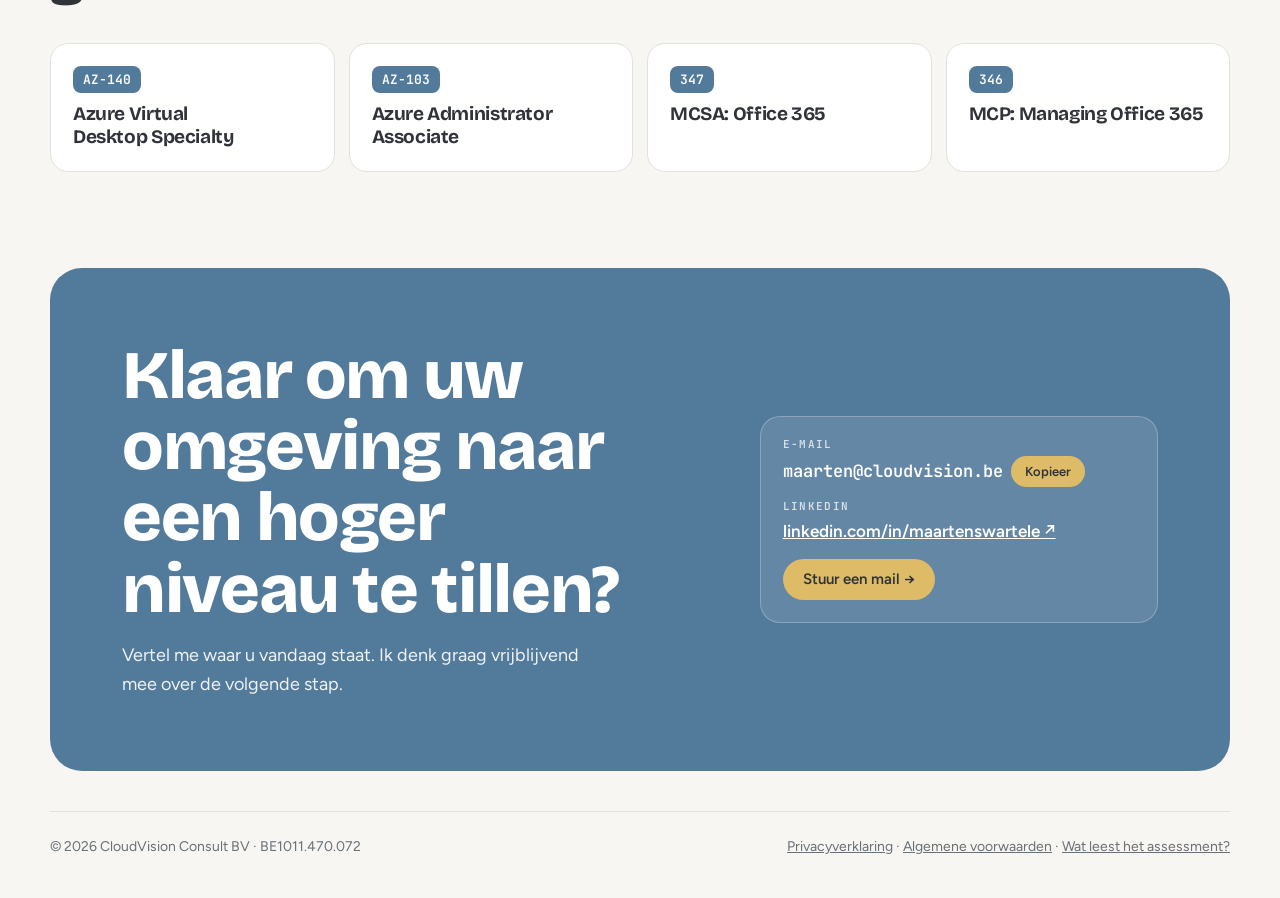
==== commit 9c4fb906: "Merge remote-tracking branch 'origin/feature/demo-tile' into feature/product-pages # Conflicts: #	in" ====
--- a/index.html
+++ b/index.html
@@ -165,10 +165,11 @@
     <p>Elke formule bevat alle controles en kaders. U betaalt per factuur; er is geen automatische betaling.</p>
   </div>
   <div class="plans">
-    <article class="plan">
-      <h3>Trial</h3><p class="price">Gratis</p><p class="per">30 dagen</p>
-      <ul><li>1 tenant</li><li>1 assessment</li><li>Managementsamenvatting</li></ul>
-      <a class="btn btn-ghost" href="https://portal.cloudvision.be/request-access?plan=trial" data-app-link>Vraag een trial aan</a>
+    <article class="plan demo">
+      <p class="eyebrow">Probeer meteen</p>
+      <h3>Demo</h3><p class="price">Gratis</p><p class="per">meteen, zonder account</p>
+      <ul><li>Voorbeeldorganisatie met echte resultaten</li><li>Alle controles, kaders en rapporten</li><li>Geen account of tenant nodig</li></ul>
+      <a class="btn btn-ghost" href="https://portal.cloudvision.be/demo" data-app-link>Open de demo →</a>
     </article>
     <article class="plan">
       <h3>Essential</h3><p class="price">€250</p><p class="per">per maand · maandelijks opzegbaar</p>
--- a/site.css
+++ b/site.css
@@ -225,6 +225,11 @@
 .plans{display:grid;grid-template-columns:repeat(4,1fr);gap:16px;margin-top:36px}
 .plan{display:flex;flex-direction:column;background:var(--card);border:1px solid var(--line);border-radius:24px;padding:26px}
 .plan.featured{border:2px solid var(--cobalt)}
+.plan.demo{background:color-mix(in srgb,var(--sand) 18%,var(--card));border:1.5px dashed color-mix(in srgb,var(--cobalt) 45%,var(--line))}
+.plan.demo{position:relative}
+.plan.demo .eyebrow{position:absolute;top:-7px;left:20px;padding:0 8px;background:var(--paper);color:var(--cobalt)}
+.plan.demo li::before{content:"→";color:var(--cobalt)}
+.plan.demo .btn{background:var(--card)}
 .plan h3{font:800 22px/1.1 var(--display)}
 .plan .price{font:800 30px/1.1 var(--display);margin-top:14px}
 .plan .per{font-size:14px;color:var(--ink-2);margin-top:4px}
